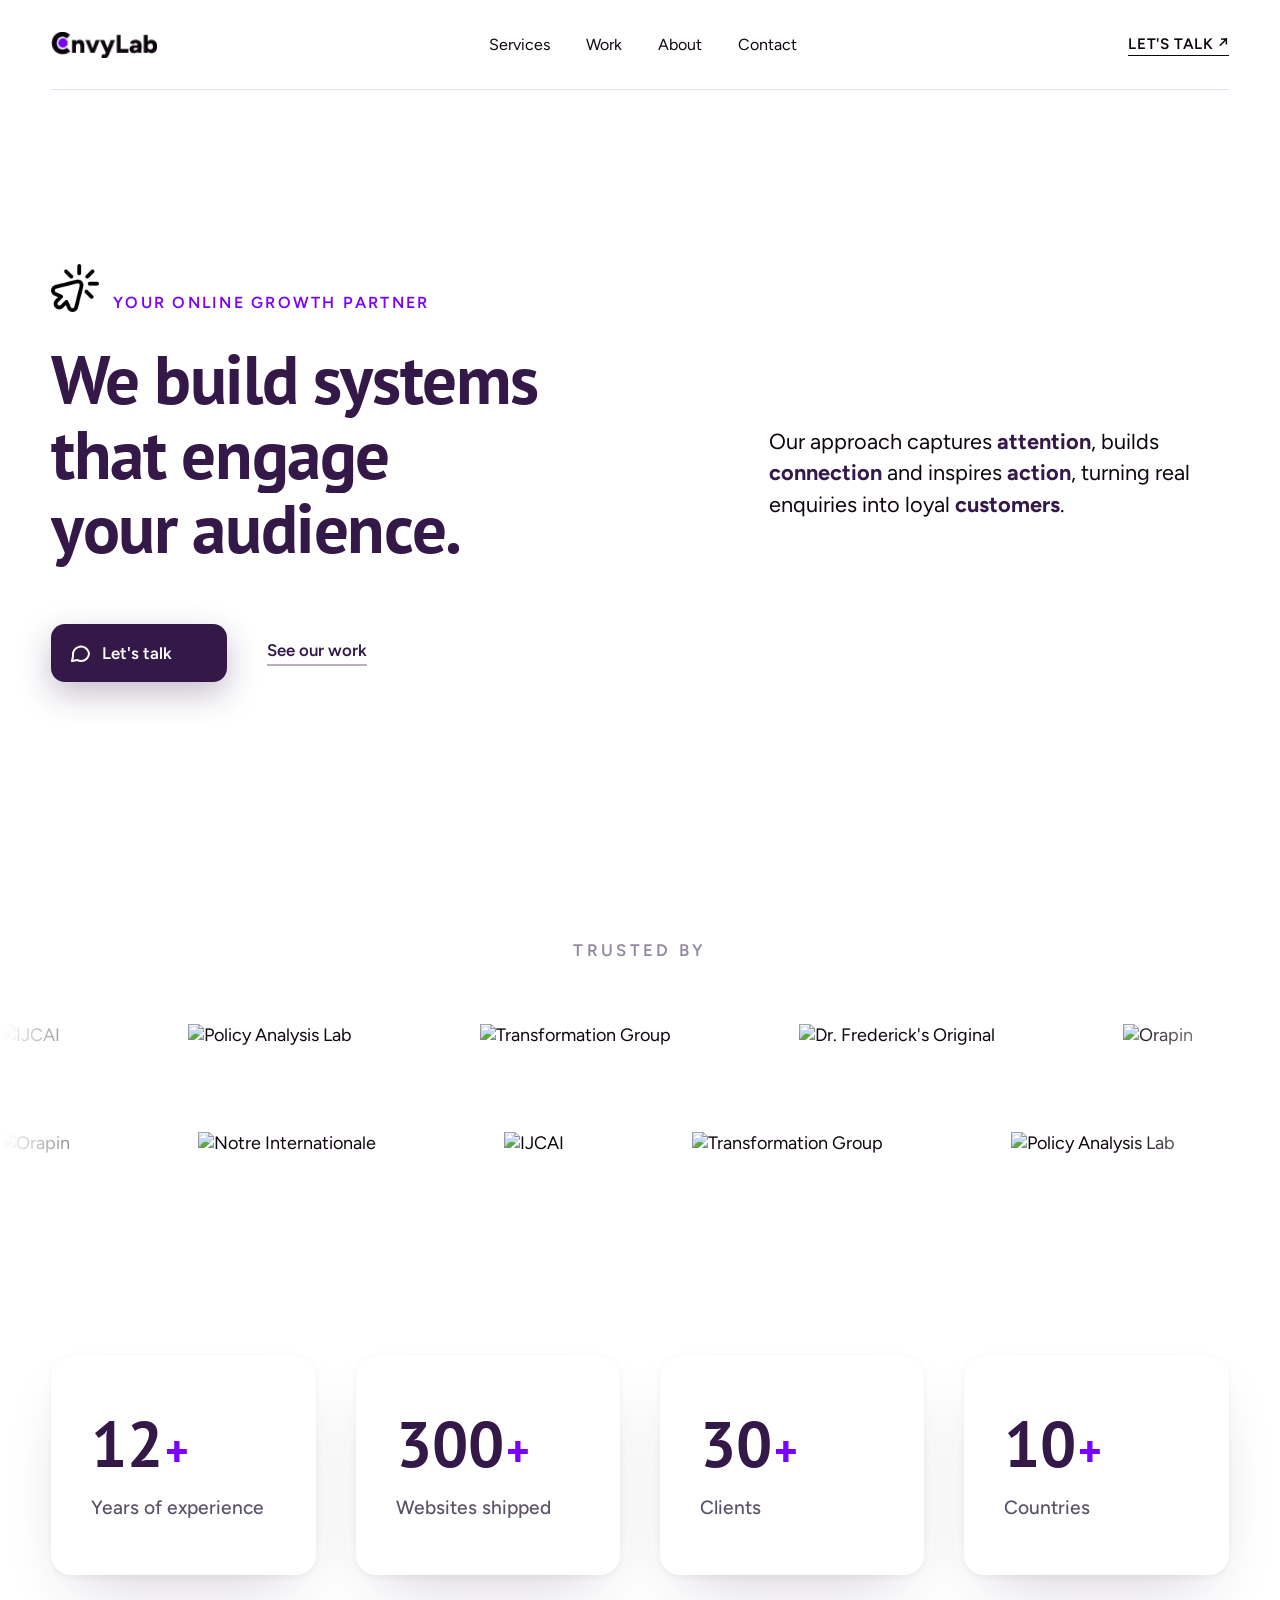
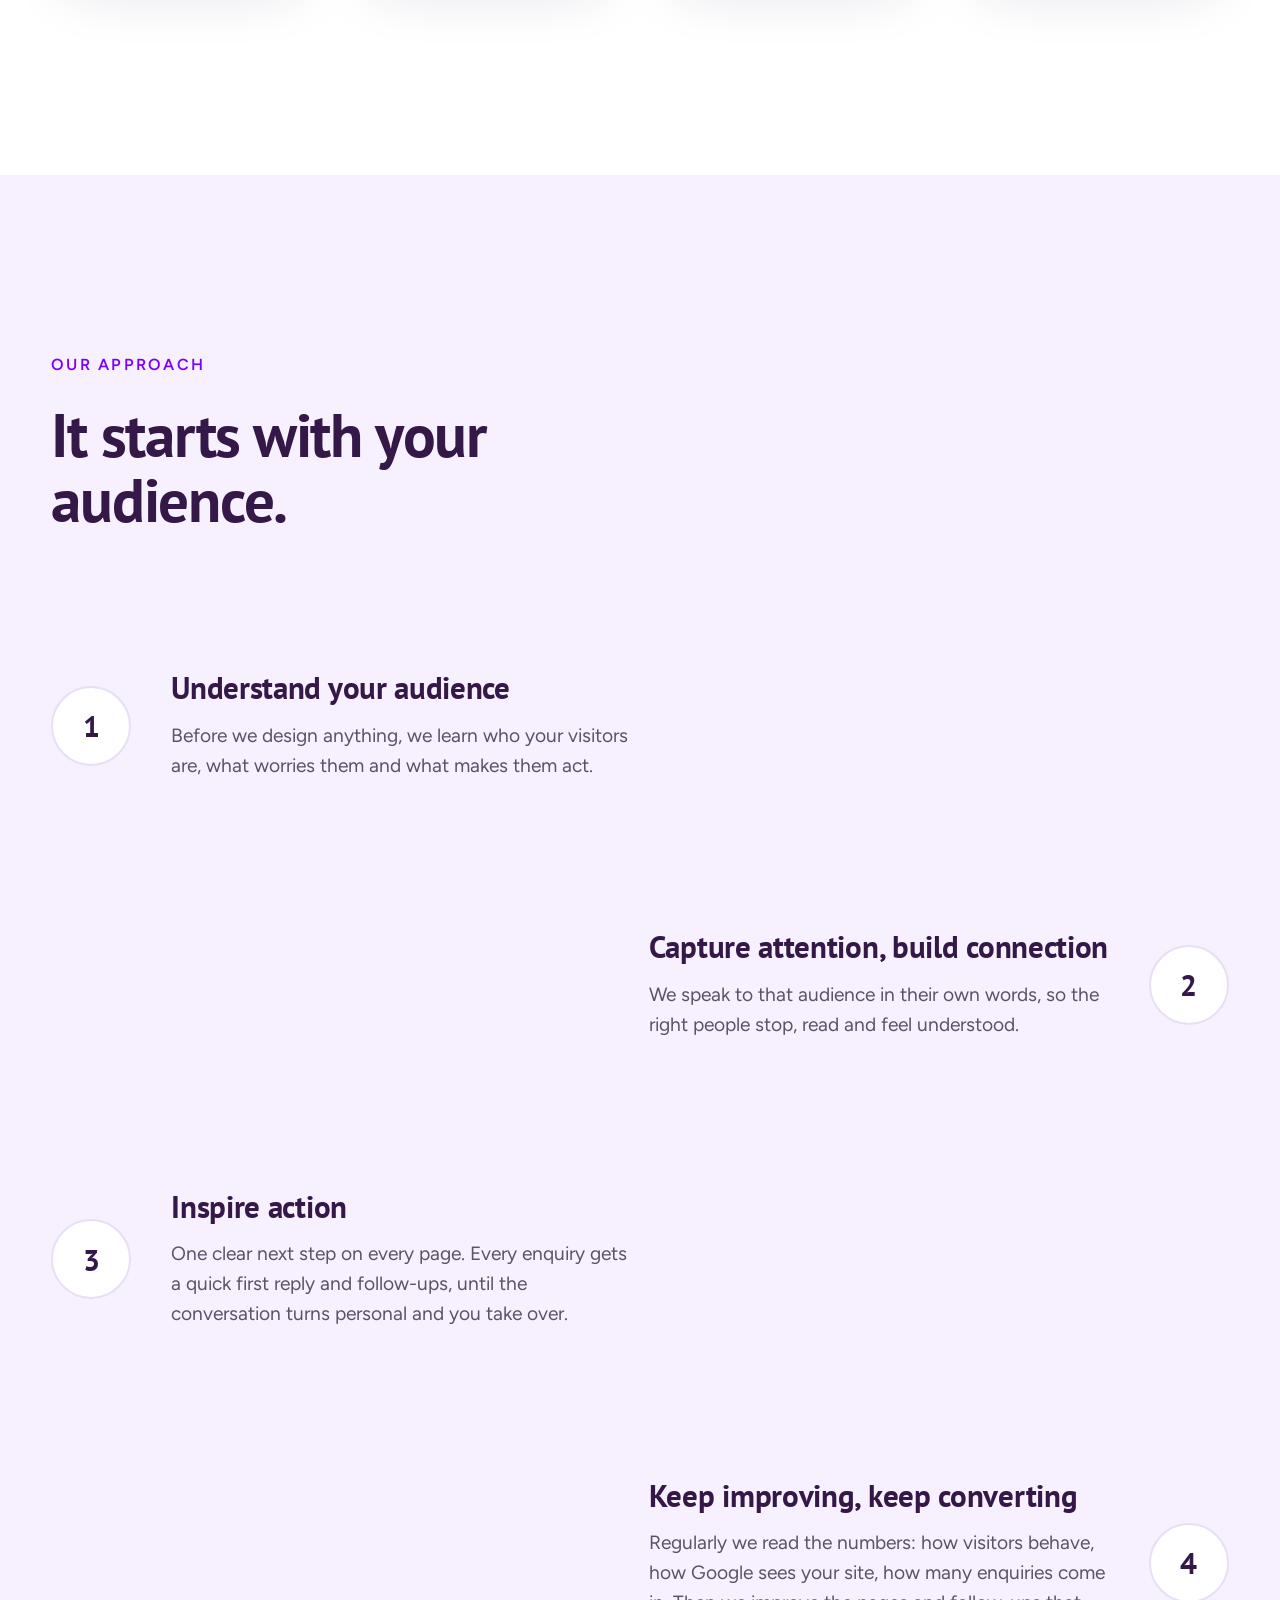
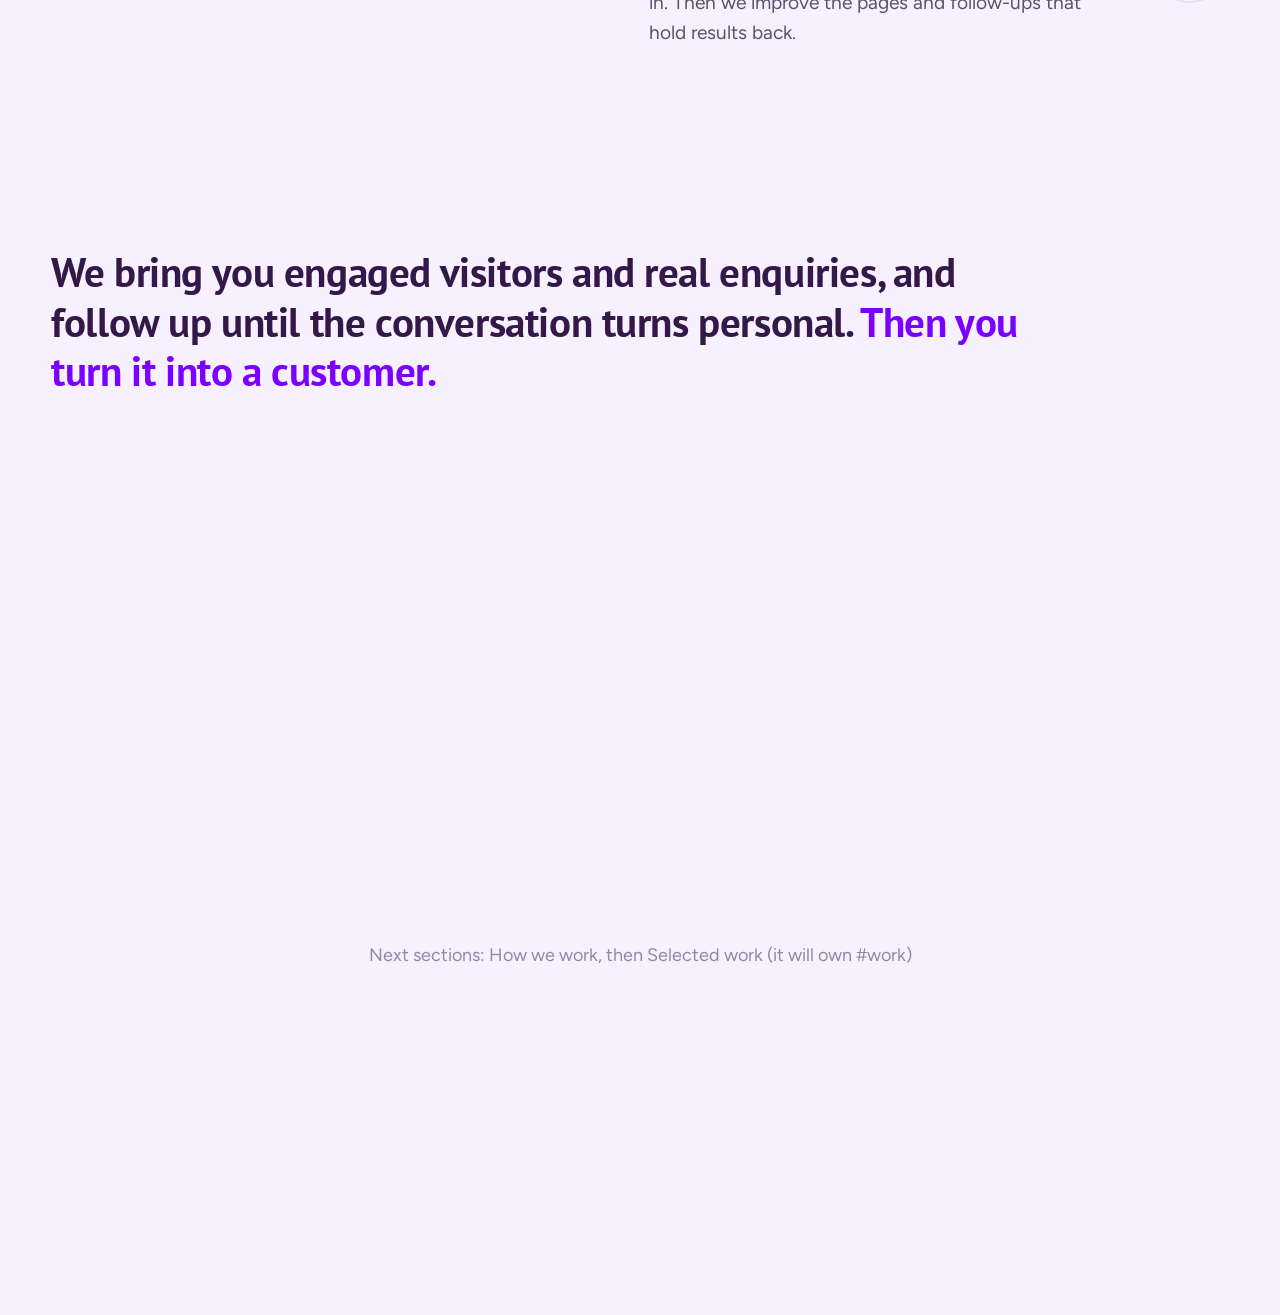
==== index.html @ 3dbe33a2 "folder architechture changes" ====
<!doctype html>
<html lang="en">
  <head>
    <meta charset="UTF-8" />
    <meta name="viewport" content="width=device-width, initial-scale=1.0" />
    <title>ConvyLab | We build systems that engage your audience</title>
    <meta name="description" content="ConvyLab builds websites as systems that capture attention, build connection and inspire action." />

    <!-- Hide the animated hero parts before the first paint, but only when
         scripts run and the visitor has not asked for reduced motion.
         js/main.js shows them again as each animation starts. -->
    <script>
      if (!matchMedia("(prefers-reduced-motion: reduce)").matches) {
        document.documentElement.classList.add("anim");
      }
    </script>

    <link rel="preconnect" href="https://fonts.googleapis.com" />
    <link rel="preconnect" href="https://fonts.gstatic.com" crossorigin />
    <link href="https://fonts.googleapis.com/css2?family=Figtree:wght@400;500;600;700&family=PT+Sans:wght@700&display=swap" rel="stylesheet" />
    <link rel="stylesheet" href="src/css/style.css" />
  </head>

  <body>
    <!-- ================= HEADER ================= -->
    <header class="nav">
      <a class="nav__logo" href="./" aria-label="ConvyLab home">
        <img src="src/assets/convylab-logo.webp" alt="ConvyLab" width="102" height="25" />
      </a>
      <nav aria-label="Main">
        <a href="#">Services</a>
        <a href="#">Work</a>
        <a href="#">About</a>
        <a href="#">Contact</a>
      </nav>
      <button class="nav__cta" type="button" data-open-form>Let's talk <span aria-hidden="true">&nearr;</span></button>
    </header>

    <main>
      <!-- ================= SECTION 1: HERO ================= -->
      <section class="hero">
        <div class="hero__left">
          <div class="hero__tag">
            <img class="hero__icon" src="src/assets/clicking.webp" alt="" width="48" height="48" />
            <p class="eyebrow">Your online growth partner</p>
          </div>

          <!-- Each line sits in its own mask so it can rise into view.
               Screen readers get the full sentence from aria-label. -->
          <h1 aria-label="We build systems that engage your audience.">
            <span class="line" aria-hidden="true"><span>We build systems</span></span>
            <span class="line" aria-hidden="true"><span>that engage</span></span>
            <span class="line" aria-hidden="true"><span>your audience.</span></span>
          </h1>

          <!-- The slot is the button's home. It has a fixed size so the hero
               does not jump when the button leaves for the corner. -->
          <div class="hero__actions">
          <div class="slot">
            <div class="cta" id="cta">
              <button class="cta__open" id="openBtn" type="button" aria-expanded="false" aria-controls="form">
                <svg width="24" height="24" viewBox="0 0 24 24" fill="none" stroke="currentColor" stroke-width="2" stroke-linecap="round" stroke-linejoin="round" aria-hidden="true"><path d="M21 12a8 8 0 0 1-11.6 7.1L4 20l1-4.6A8 8 0 1 1 21 12z" /></svg>
                <span class="cta__label">Let's talk</span>
              </button>

              <form class="cta__form" id="form">
                <div class="field cta__head">
                  <h2>Tell us what's hurting.</h2>
                  <button class="cta__close" id="closeBtn" type="button" aria-label="Close">&times;</button>
                </div>
                <p class="field cta__note">A short form. We reply within one business day.</p>
                <label class="field"><span>Your name</span><input id="name" name="name" type="text" autocomplete="name" required /></label>
                <label class="field"><span>Email</span><input name="email" type="email" autocomplete="email" required /></label>
                <label class="field"><span>Website (optional)</span><input name="website" type="url" placeholder="https://" /></label>
                <label class="field"><span>What is the one problem costing your business right now?</span><textarea name="problem" rows="3" required></textarea></label>
                <label class="field"><span>What do you think you need?</span>
                  <select name="need">
                    <option>Not sure yet</option>
                    <option>Build</option>
                    <option>Design + Build</option>
                    <option>Growth System</option>
                  </select>
                </label>
                <button class="field cta__send" id="sendBtn" type="submit">Send it</button>
              </form>

              <div class="cta__done">
                <h2>Got it.</h2>
                <p>Munna or Sharif will reply within one business day.</p>
                <button class="cta__send" id="doneBtn" type="button">Close</button>
              </div>
            </div>
          </div>
          <a class="hero__link" href="#work" data-retype>See our work</a>
          </div>
        </div>

        <p class="hero__lead">
          Our approach captures <strong>attention</strong>, builds <strong>connection</strong> and inspires
          <strong>action</strong>, turning real enquiries into loyal <strong>customers</strong>.
        </p>
      </section>

      <!-- ================= SECTION 2: PROOF ================= -->
      <section class="proof" aria-label="Clients and numbers">
        <p class="proof__label">Trusted by</p>

        <!-- Two rows. Row one moves left on scroll, row two moves right.
             The six logos repeat to fill the width; add more logos here
             (two rows want at least 16 different ones).
             TEMPORARY: the images load from the live convylab.com site.
             Save them into assets/logos/ and change the paths before the
             old site is replaced. If an image fails, the name shows instead. -->
        <div class="logos">
          <div class="logos__row" data-dir="left">
            <img src="https://www.convylab.com/wp-content/uploads/2024/10/ijcai-logo-with-letters.png" alt="IJCAI" />
            <img src="https://www.convylab.com/wp-content/uploads/2024/10/Policy-Analysis-Lab-logo-1.png" alt="Policy Analysis Lab" />
            <img src="https://www.convylab.com/wp-content/uploads/2024/10/Transformation-Group.png" alt="Transformation Group" />
            <img src="https://www.convylab.com/wp-content/uploads/2024/10/logo_7a464907-76cd-4994-b418-9738e1183e91_2000x-ezgif.com-webp-to-png-converter.png" alt="Dr. Frederick's Original" />
            <img src="https://www.convylab.com/wp-content/uploads/2024/10/Orapin-Purpose-driven-PR.png" alt="Orapin" />
            <img src="https://www.convylab.com/wp-content/uploads/2024/10/images.png" alt="Notre Internationale" />
          </div>
          <div class="logos__row" data-dir="right">
            <img src="https://www.convylab.com/wp-content/uploads/2024/10/Orapin-Purpose-driven-PR.png" alt="Orapin" />
            <img src="https://www.convylab.com/wp-content/uploads/2024/10/images.png" alt="Notre Internationale" />
            <img src="https://www.convylab.com/wp-content/uploads/2024/10/ijcai-logo-with-letters.png" alt="IJCAI" />
            <img src="https://www.convylab.com/wp-content/uploads/2024/10/Transformation-Group.png" alt="Transformation Group" />
            <img src="https://www.convylab.com/wp-content/uploads/2024/10/Policy-Analysis-Lab-logo-1.png" alt="Policy Analysis Lab" />
            <img src="https://www.convylab.com/wp-content/uploads/2024/10/logo_7a464907-76cd-4994-b418-9738e1183e91_2000x-ezgif.com-webp-to-png-converter.png" alt="Dr. Frederick's Original" />
          </div>
        </div>

        <!-- The final numbers are written here as real text.
             js/main.js only counts up to them. -->
        <ul class="stats">
          <li class="stat">
            <p class="stat__num" aria-label="12 plus"><span class="stat__val" data-to="12" aria-hidden="true">12</span><span class="stat__plus" aria-hidden="true">+</span></p>
            <p class="stat__label">Years of experience</p>
          </li>
          <li class="stat">
            <p class="stat__num" aria-label="300 plus"><span class="stat__val" data-to="300" aria-hidden="true">300</span><span class="stat__plus" aria-hidden="true">+</span></p>
            <p class="stat__label">Websites shipped</p>
          </li>
          <li class="stat">
            <p class="stat__num" aria-label="30 plus"><span class="stat__val" data-to="30" aria-hidden="true">30</span><span class="stat__plus" aria-hidden="true">+</span></p>
            <p class="stat__label">Clients</p>
          </li>
          <li class="stat">
            <p class="stat__num" aria-label="10 plus"><span class="stat__val" data-to="10" aria-hidden="true">10</span><span class="stat__plus" aria-hidden="true">+</span></p>
            <p class="stat__label">Countries</p>
          </li>
        </ul>
      </section>

      <!-- 3. Our approach: four steps joined by a line that draws as you scroll -->
      <section class="approach" id="approach" aria-labelledby="approach-title">
        <div class="approach__inner">
          <p class="approach__eyebrow">Our approach</p>
          <h2 id="approach-title">It starts with your audience.</h2>

          <div class="steps-wrap" id="stepsWrap">
            <ol class="steps">
              <li class="step">
                <span class="step__node" aria-hidden="true">1</span>
                <div class="step__body">
                  <h3>Understand your audience</h3>
                  <p>Before we design anything, we learn who your visitors are, what worries them and what makes them act.</p>
                </div>
              </li>
              <li class="step">
                <span class="step__node" aria-hidden="true">2</span>
                <div class="step__body">
                  <h3>Capture attention, build connection</h3>
                  <p>We speak to that audience in their own words, so the right people stop, read and feel understood.</p>
                </div>
              </li>
              <li class="step">
                <span class="step__node" aria-hidden="true">3</span>
                <div class="step__body">
                  <h3>Inspire action</h3>
                  <p>One clear next step on every page. Every enquiry gets a quick first reply and follow-ups, until the conversation turns personal and you take over.</p>
                </div>
              </li>
              <li class="step">
                <span class="step__node" aria-hidden="true">4</span>
                <div class="step__body">
                  <h3>Keep improving, keep converting</h3>
                  <p>Regularly we read the numbers: how visitors behave, how Google sees your site, how many enquiries come in. Then we improve the pages and follow-ups that hold results back.</p>
                </div>
              </li>
            </ol>
            <svg class="steps__svg" id="stepsSvg" aria-hidden="true"></svg>
          </div>

          <p class="approach__close">
            We bring you engaged visitors and real enquiries, and follow up until the conversation turns personal.
            <span>Then you turn it into a customer.</span>
          </p>
        </div>
      </section>

      <!-- Placeholder so the page can scroll. Sections 4 to 10 go here. -->
      <section class="next" id="work"><p>Next sections: How we work, then Selected work (it will own #work)</p></section>
    </main>

    <!-- Dims the page while the form is open -->
    <div class="scrim" id="scrim"></div>

    <!-- GSAP from the CDN, no npm. In WordPress these three become wp_enqueue_script calls. -->
    <script src="https://cdn.jsdelivr.net/npm/gsap@3.13.0/dist/gsap.min.js"></script>
    <script src="https://cdn.jsdelivr.net/npm/gsap@3.13.0/dist/ScrollTrigger.min.js"></script>
    <script src="https://cdn.jsdelivr.net/npm/gsap@3.13.0/dist/Flip.min.js"></script>
    <script src="src/js/main.js"></script>
  </body>
</html>
---- src/css/style.css ----
/* =====================================================================
   ConvyLab: home page (hero + proof)
   Plain CSS, no build step.

   1. Tokens      2. Base       3. Header     4. Hero
   5. Contact button and form   6. Proof: logo rows
   7. Proof: counters           8. Small screens
   ===================================================================== */

/* ---------- 1. Tokens (colours from the live site) ---------- */
:root {
  --primary: oklch(27.7% 0.087 308); /* headlines, button */
  --secondary: oklch(20.4% 0.087 288); /* form panel */
  --text: oklch(13.7% 0.029 324);
  --muted: oklch(64.5% 0.040 304);
  --tint: oklch(96.4% 0.021 304);
  --white: oklch(100.0% 0.000 0);
  --accent: oklch(52.4% 0.293 292);
  --line: oklch(91.6% 0.028 304); /* thin borders */
  --track: oklch(86.6% 0.046 304); /* the dotted track behind the drawn line */
  --text-soft: oklch(45.6% 0.041 307); /* body text, darker than --muted so it reads clearly */

  --font-head: "PT Sans", "Figtree", sans-serif;
  --font-body: "Figtree", system-ui, sans-serif;

  /* The same boxed container as the live site: 80.625rem wide, centred.
     --wrap is the width every section's content sits in. */
  --container: 80.625rem;
  --gutter: clamp(1.25rem, 4vw, 3.75rem); /* minimum space at the screen edges */
  --wrap: min(100% - 2 * var(--gutter), var(--container));
  --nav-h: 5.625rem;
}

/* ---------- 2. Base ---------- */
* {
  box-sizing: border-box;
  margin: 0;
}

body {
  font-family: var(--font-body);
  font-size: 1.125rem;
  color: var(--text);
  background: var(--white);
  overflow-x: hidden;
}

a {
  color: inherit;
  text-decoration: none;
}

button,
input,
textarea,
select {
  font: inherit;
}

:focus-visible {
  outline: 2px solid var(--accent);
  outline-offset: 0.1875rem;
}

/* ---------- 3. Header ---------- */
.nav {
  display: flex;
  justify-content: space-between;
  align-items: center;
  height: var(--nav-h);
  width: var(--wrap);
  margin: 0 auto;
  border-bottom: 1px solid var(--line);
}

.nav__logo img {
  display: block;
  height: 1.625rem;
  width: auto;
}

.nav nav {
  display: flex;
  gap: 2.25rem;
  font-size: 1rem;
}

.nav nav a,
.nav__cta {
  transition: color 0.2s;
}

.nav nav a:hover,
.nav__cta:hover {
  color: var(--accent);
}

.nav__cta {
  border: 0;
  border-bottom: 1px solid currentColor;
  padding: 2px 0;
  background: none;
  cursor: pointer;
  font-weight: 600;
  font-size: 0.95rem;
  text-transform: uppercase;
  letter-spacing: 0.04em;
  color: var(--text);
}

/* ---------- 4. Hero ---------- */
.hero {
  /* fills the first screen, so the hero has room to breathe */
  min-height: calc(100vh - var(--nav-h));
  width: var(--wrap);
  margin: 0 auto;
  padding: 6rem 0 8.75rem;
  display: grid;
  grid-template-columns: 1.35fr 1fr;
  align-items: center;
  gap: 6rem;
}

.hero__tag {
  display: flex;
  align-items: flex-end; /* the eyebrow sits low, level with the foot of the icon */
  gap: 0.875rem;
  margin-bottom: 2rem;
}

.hero__icon {
  width: 3rem;
  height: 3rem;
  flex-shrink: 0;
}

.eyebrow {
  text-transform: uppercase;
  letter-spacing: 0.14em;
  font-size: 1rem;
  font-weight: 600;
  line-height: 1.2;
  color: var(--accent);
}

h1 {
  font-family: var(--font-head);
  font-weight: 700;
  font-size: clamp(2.6rem, 5.4vw, 5.4rem);
  line-height: 1;
  letter-spacing: -0.02em;
  color: var(--primary);
}

h1 .line {
  display: block;
  overflow: hidden; /* the mask */
  padding-bottom: 0.08em; /* keeps the tails of g and y from being cut */
}

h1 .line > span {
  display: block;
  white-space: nowrap; /* three lines on desktop, exactly as written */
}

.hero__lead {
  max-width: 27.5rem;
  justify-self: start; /* starts at the left of its column, not pushed to the edge */
  text-align: left;
  font-size: clamp(1.2rem, 1.7vw, 1.6rem);
  line-height: 1.45;
}

.hero__lead strong {
  font-weight: 700;
  color: var(--primary);
}

/* Hidden until js/main.js animates them in. The "anim" class is only
   added when scripts run and motion is allowed (see index.html head). */
.anim .hero__icon,
.anim .eyebrow,
.anim h1,
.anim .hero__actions,
.anim .hero__lead {
  visibility: hidden;
}

/* ---------- 5. Contact button and form ----------
   One element, three looks, switched by classes:
   (no class)  a pill in the hero
   .docked     a round icon fixed in the bottom-right corner
   .open       the form, grown from that corner
   GSAP Flip animates between them. */
.hero__actions {
  margin-top: 3.5rem;
  display: flex;
  align-items: center;
  gap: 2.5rem;
}

.slot {
  width: 11rem;
  height: 3.625rem;
  flex-shrink: 0;
}

/* The quiet second action: plain underlined text, no background. */
.hero__link {
  position: relative;
  display: inline-block;
  font-weight: 600;
  font-size: 1.05rem;
  color: var(--primary);
  padding-bottom: 0.375rem;
}

/* Two lines in one: a faint base line, and a purple line on top that grows
   from the left on hover and leaves to the right. A pseudo-element, not
   text-decoration, because the letters are split for the retype. */
.hero__link::before,
.hero__link::after {
  content: "";
  position: absolute;
  left: 0;
  bottom: 0;
  width: 100%;
  height: 2px;
}

.hero__link::before {
  background: oklch(27.7% 0.087 308 / 0.35);
}

.hero__link::after {
  background: var(--accent);
  transform: scaleX(0);
  transform-origin: right;
  transition: transform 0.7s cubic-bezier(0.65, 0, 0.35, 1);
}

.hero__link:hover::after {
  transform: scaleX(1);
  transform-origin: left;
}

.cta {
  width: 11rem;
  border-radius: 0.875rem; /* slightly rounded, not a pill: a calm block */
  overflow: hidden;
  color: var(--white);
  background: var(--primary);
  box-shadow: 0 0.75rem 2rem oklch(27.7% 0.087 308 / 0.28);
  transition: background-color 0.25s, box-shadow 0.25s;
}

.cta:not(.open):hover {
  background: var(--accent);
  box-shadow: 0 0.875rem 2.25rem oklch(52.4% 0.293 292 / 0.35);
}

.cta.docked {
  position: fixed;
  right: 1.5rem;
  bottom: 1.5rem;
  z-index: 100;
  width: 3.625rem; /* same as the height = a rounded square */
}

.cta.open {
  width: min(92vw, 25rem);
  max-height: calc(100vh - 3rem);
  overflow-y: auto;
  border-radius: 1.25rem;
  background: var(--secondary);
}

.cta__open {
  width: 100%;
  height: 3.625rem;
  display: flex;
  align-items: center;
  gap: 0.625rem;
  padding-left: 0;
  white-space: nowrap;
  border: 0;
  background: none;
  color: inherit;
  font-weight: 600;
  font-size: 1.05rem;
  cursor: pointer;
}

/* The icon is a 3.625rem cell at the left, the same colour as the button, so the
   corner button is just this cell. The hover colour changes the whole button. */
.cta__open svg {
  flex-shrink: 0; /* the icon never shrinks; the label is simply clipped */
  width: 1.5rem;
  height: 1.5rem;
  margin-left: 1.0625rem; /* centres the icon in 3.625rem when docked. A margin, not padding, so the icon's own centre is the pivot when it turns */
}

.cta__label {
  padding-left: 0;
}

.cta__label {
  transition: opacity 0.15s;
}

.cta.docked .cta__label {
  opacity: 0;
}

.cta__form,
.cta__done {
  display: none;
  padding: 1.5rem;
  gap: 0.875rem;
}

.cta.open .cta__open {
  display: none;
}

.cta.open .cta__form {
  display: grid;
}

/* after sending: swap the form for the thank-you panel */
.cta.open.sent .cta__form {
  display: none;
}

.cta.open.sent .cta__done {
  display: grid;
}

.cta__head {
  display: flex;
  justify-content: space-between;
  align-items: center;
  gap: 0.75rem;
}

.cta h2 {
  font-family: var(--font-head);
  font-size: 1.5rem;
  line-height: 1.1;
}

.cta__note,
.cta__done p {
  font-size: 0.92rem;
  color: oklch(83.8% 0.040 303);
}

.cta__close {
  flex-shrink: 0;
  width: 2.125rem;
  height: 2.125rem;
  border: 0;
  border-radius: 50%;
  background: oklch(100.0% 0.000 0 / 0.14);
  color: #fff;
  font-size: 1.3rem;
  line-height: 1;
  cursor: pointer;
}

.cta__form label {
  display: grid;
  gap: 0.375rem;
  font-size: 0.85rem;
  color: oklch(83.8% 0.040 303);
}

.cta__form input,
.cta__form textarea,
.cta__form select {
  width: 100%;
  padding: 0.75rem 0.875rem;
  border-radius: 0.75rem;
  border: 1px solid oklch(100.0% 0.000 0 / 0.2);
  background: oklch(100.0% 0.000 0 / 0.07);
  color: #fff;
  font-size: 0.98rem;
  resize: none;
}

.cta__form select option {
  color: var(--text);
}

.cta__form input:focus,
.cta__form textarea:focus,
.cta__form select:focus {
  outline: 2px solid oklch(73.0% 0.166 300);
  outline-offset: 1px;
}

.cta__send {
  padding: 0.875rem;
  border: 0;
  border-radius: 0.75rem;
  background: var(--white);
  color: var(--primary);
  font-weight: 700;
  cursor: pointer;
}

.scrim {
  position: fixed;
  inset: 0;
  z-index: 90;
  background: oklch(20.4% 0.087 288 / 0.35);
  opacity: 0;
  visibility: hidden;
}

/* ---------- 6. Proof: logo rows ---------- */
.proof {
  padding: 2.5rem 0 12.5rem;
}

.proof__label {
  margin-bottom: 4rem;
  text-align: center;
  text-transform: uppercase;
  letter-spacing: 0.2em;
  font-size: 1.05rem;
  font-weight: 600;
  color: var(--muted);
}

.logos {
  display: grid;
  gap: 4rem; /* space between the two rows */
  overflow: hidden;
  /* fade both edges */
  -webkit-mask-image: linear-gradient(90deg, transparent, #000 12%, #000 88%, transparent);
  mask-image: linear-gradient(90deg, transparent, #000 12%, #000 88%, transparent);
}

.logos__row {
  display: flex;
  align-items: center;
  gap: 8rem; /* wide gaps so the logos never crowd each other */
  width: max-content;
  white-space: nowrap;
  will-change: transform;
}

/* full colour by default, grey on hover */
.logos__row img {
  height: 2.75rem;
  width: auto;
  flex-shrink: 0;
  transition: filter 0.3s, opacity 0.3s;
}

.logos__row img:hover {
  filter: grayscale(1);
  opacity: 0.6;
}

/* shown instead of a logo whose image failed to load */
.logos__name {
  font-family: var(--font-head);
  font-weight: 700;
  font-size: 1.6rem;
  line-height: 2.75rem;
  color: var(--primary);
}

/* ---------- 7. Proof: counters ---------- */
.stats {
  list-style: none;
  width: var(--wrap);
  margin: 11.25rem auto 0;
  padding: 0;
  display: grid;
  grid-template-columns: repeat(4, 1fr);
  gap: 2.5rem;
}

/* white card lifted off the page by a soft shadow: no border, no tint */
.stat {
  padding: 3.5rem 2.5rem;
  border-radius: 1.25rem;
  background: var(--white);
  box-shadow:
    0 2px 0.375rem oklch(27.7% 0.087 308 / 0.05),
    0 1.75rem 4rem -1.5rem oklch(27.7% 0.087 308 / 0.22);
}

.stat__num {
  display: flex;
  align-items: baseline;
  font-family: var(--font-head);
  font-weight: 700;
  font-size: clamp(3rem, 5vw, 4.75rem);
  line-height: 1;
  color: var(--primary);
  font-variant-numeric: tabular-nums; /* every digit the same width */
}

.stat__val,
.stat__plus {
  display: inline-block;
}

.stat__plus {
  margin-left: 2px;
  font-size: 0.7em;
  color: var(--accent);
}

.stat__label {
  margin-top: 1.25rem;
  font-size: 1.2rem;
  font-weight: 500;
  color: var(--text-soft); /* darker than --muted so the larger label reads clearly */
}

.next {
  min-height: 80vh;
  display: grid;
  place-items: center;
  background: var(--tint);
  color: var(--muted);
}

/* ---------- 8. Small screens ---------- */
@media (max-width: 68.75rem) {
  .stats {
    grid-template-columns: repeat(2, 1fr);
  }
}

@media (max-width: 56.25rem) {
  .nav nav {
    display: none;
  }

  .hero {
    grid-template-columns: 1fr;
    gap: 3rem;
    min-height: 0;
    padding: 3.5rem 0 6rem;
  }

  h1 .line > span {
    white-space: normal; /* let long lines wrap on phones */
  }

  .eyebrow {
    font-size: 0.85rem;
  }

  .proof {
    padding-bottom: 7.5rem;
  }

  .proof__label {
    margin-bottom: 2.5rem;
    font-size: 0.9rem;
  }

  .logos {
    gap: 2.5rem;
  }

  .logos__row {
    gap: 4.5rem;
  }

  .logos__row img {
    height: 1.875rem;
  }

  .logos__name {
    font-size: 1.2rem;
    line-height: 1.875rem;
  }

  /* Phones and tablets keep two columns, number on top and label below,
     exactly like desktop. Only the spacing gets tighter. */
  .stats {
    gap: 1rem;
    margin-top: 6rem;
  }

  .stat {
    padding: 2rem 1.25rem;
  }

  .stat__num {
    font-size: clamp(2.5rem, 11vw, 3.5rem);
  }

  .stat__label {
    margin-top: 0.75rem;
    font-size: 1.05rem;
  }
}

/* Retyped text: each letter sits in its own span so GSAP can write it in again. */
.char {
  display: inline-block;
  white-space: pre;
}


/* ---------- 9. Our approach: four joined steps ----------
   The numbered circles sit on alternating sides. A line is drawn between
   them as the visitor scrolls (see js/main.js). The text is always in the
   page; scripts only dim it until the line reaches it. */
.approach {
  background: var(--tint);
  padding: 11.25rem 0 12.5rem;
}

.approach__inner {
  width: var(--wrap);
  margin: 0 auto;
}

.approach__eyebrow {
  font-size: 1rem;
  font-weight: 600;
  letter-spacing: 0.14em;
  text-transform: uppercase;
  color: var(--accent);
  margin-bottom: 1.75rem;
}

.approach h2 {
  font-family: var(--font-head);
  font-weight: 700;
  font-size: clamp(2.4rem, 4.8vw, 4.6rem);
  line-height: 1.05;
  letter-spacing: -0.02em;
  color: var(--primary);
  max-width: 14ch;
}

.steps-wrap {
  position: relative;
  margin-top: 8.75rem;
}

.steps {
  list-style: none;
  margin: 0;
  padding: 0;
  display: grid;
  gap: 9.375rem;
}

.step {
  display: flex;
  align-items: center;
  gap: 2.5rem;
}

.step:nth-child(even) {
  flex-direction: row-reverse;
}

.step__node {
  position: relative;
  z-index: 2; /* above the drawn line */
  flex: none;
  width: 5rem;
  height: 5rem;
  display: grid;
  place-items: center;
  border-radius: 50%;
  background: var(--white);
  border: 2px solid var(--line);
  color: var(--primary);
  font-family: var(--font-head);
  font-weight: 700;
  font-size: 1.9rem;
}

.step__body {
  max-width: 28.75rem;
}

.step h3 {
  font-family: var(--font-head);
  font-weight: 700;
  font-size: clamp(1.6rem, 2.4vw, 2.2rem);
  line-height: 1.1;
  letter-spacing: -0.01em;
  color: var(--primary);
  margin-bottom: 1rem;
}

.step p {
  font-size: 1.2rem;
  line-height: 1.55;
  color: var(--text-soft);
}

.steps__svg {
  position: absolute;
  inset: 0;
  width: 100%;
  height: 100%;
  overflow: visible;
  pointer-events: none;
  z-index: 1;
}

.steps__base,
.steps__draw {
  fill: none;
  stroke-linecap: round;
}

.steps__base {
  stroke: var(--track);
  stroke-width: 2;
  stroke-dasharray: 2 10; /* a dotted track the purple line runs along */
}

.steps__draw {
  stroke: var(--accent);
  stroke-width: 3;
}

.approach__close {
  margin-top: 12.5rem;
  max-width: 61.25rem;
  font-family: var(--font-head);
  font-weight: 700;
  font-size: clamp(1.8rem, 3.2vw, 3rem);
  line-height: 1.2;
  letter-spacing: -0.01em;
  color: var(--primary);
}

.approach__close span {
  color: var(--accent);
}

@media (max-width: 56.25rem) {
  .approach {
    padding: 7.5rem 0 8.125rem;
  }
  .steps-wrap {
    margin-top: 5rem;
  }
  .steps {
    gap: 6rem;
  }
  .step,
  .step:nth-child(even) {
    flex-direction: row;
    align-items: flex-start;
    gap: 1.25rem;
  }
  .step__node {
    width: 3.5rem;
    height: 3.5rem;
    font-size: 1.4rem;
  }
  .approach__close {
    margin-top: 7.5rem;
  }
}
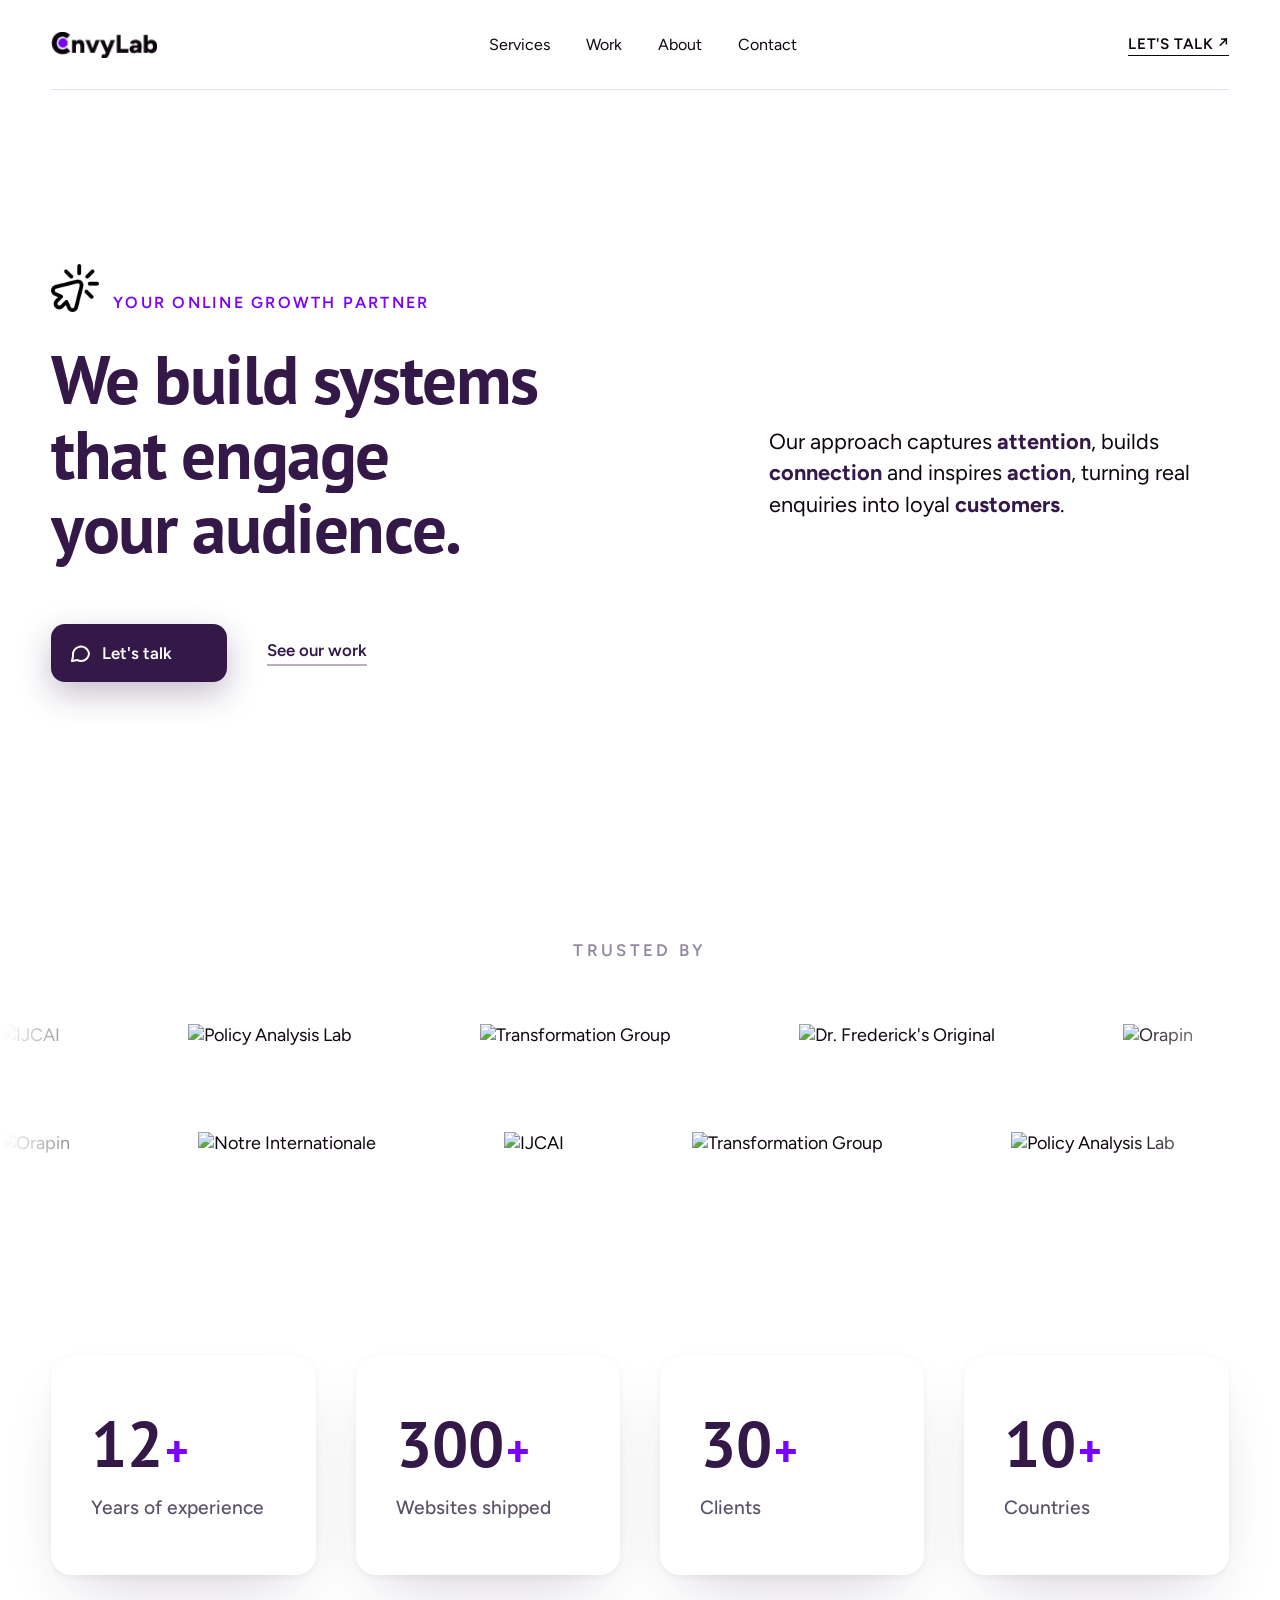
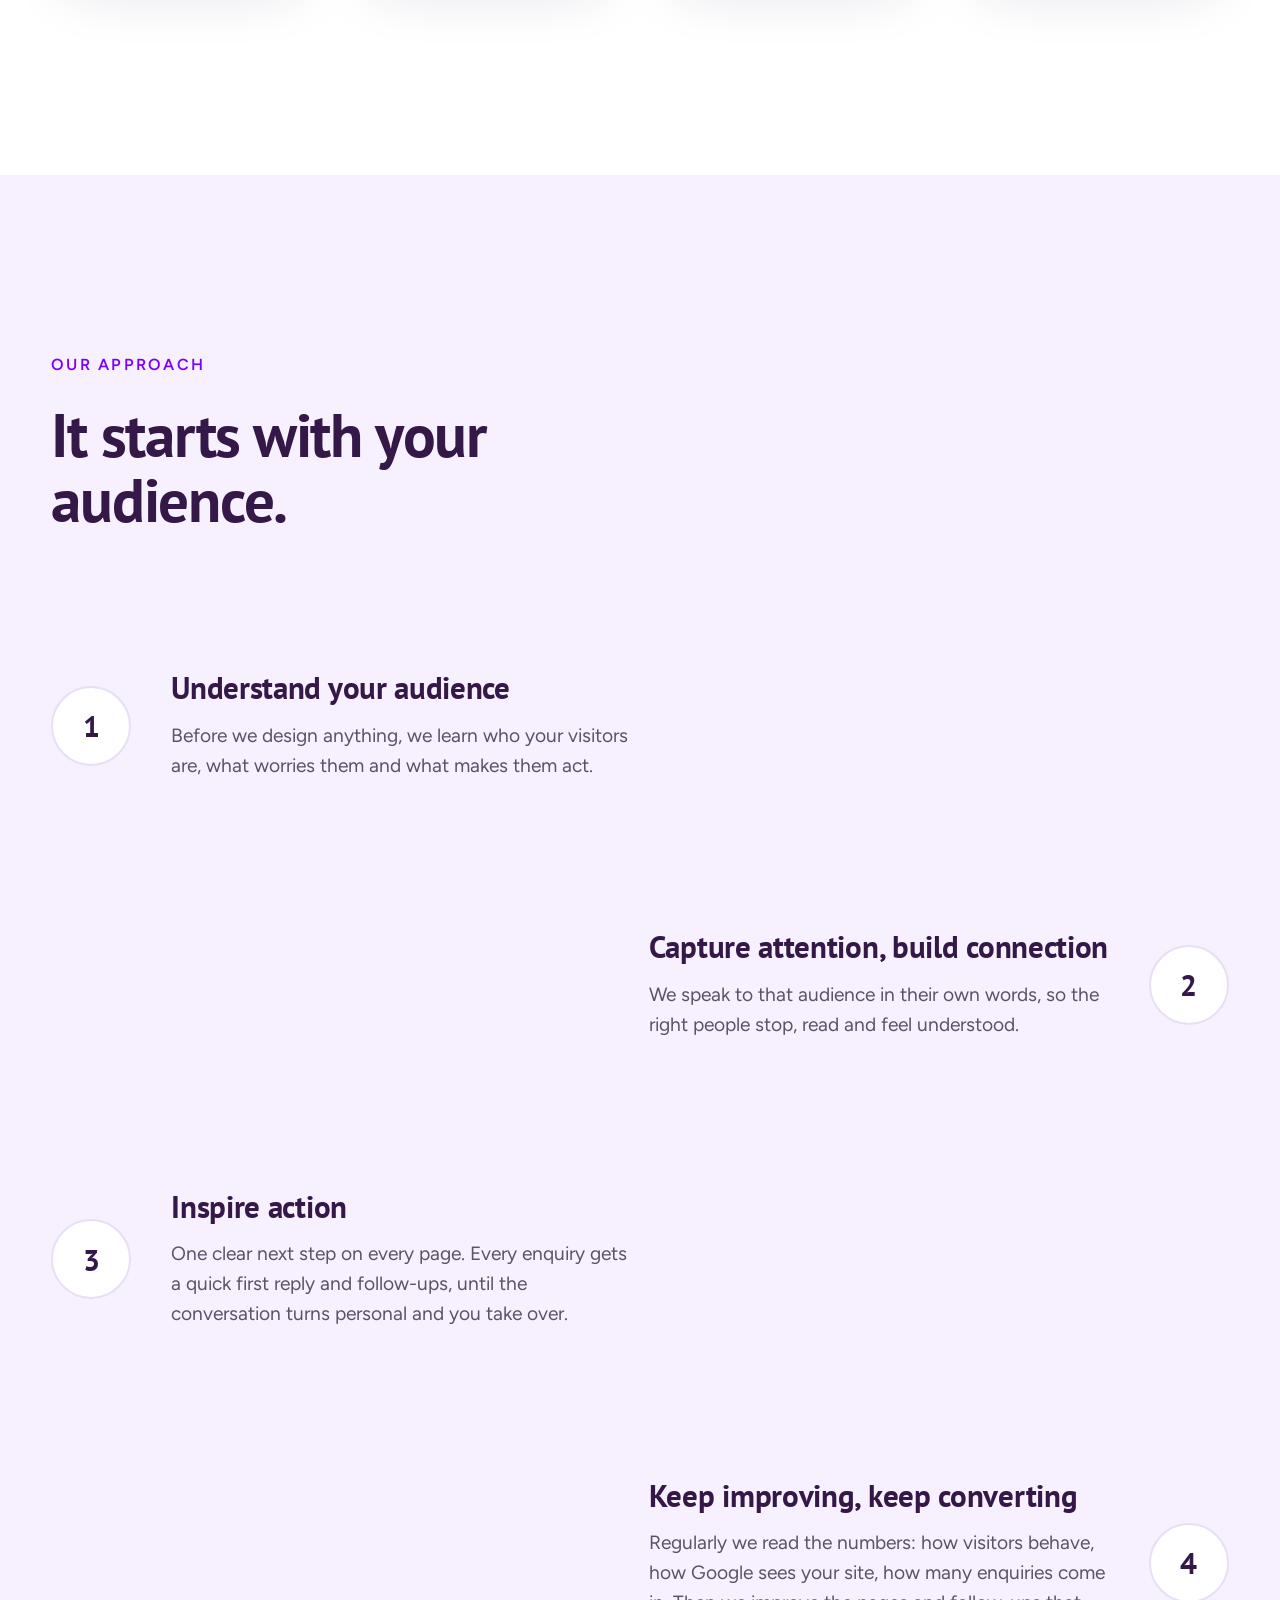
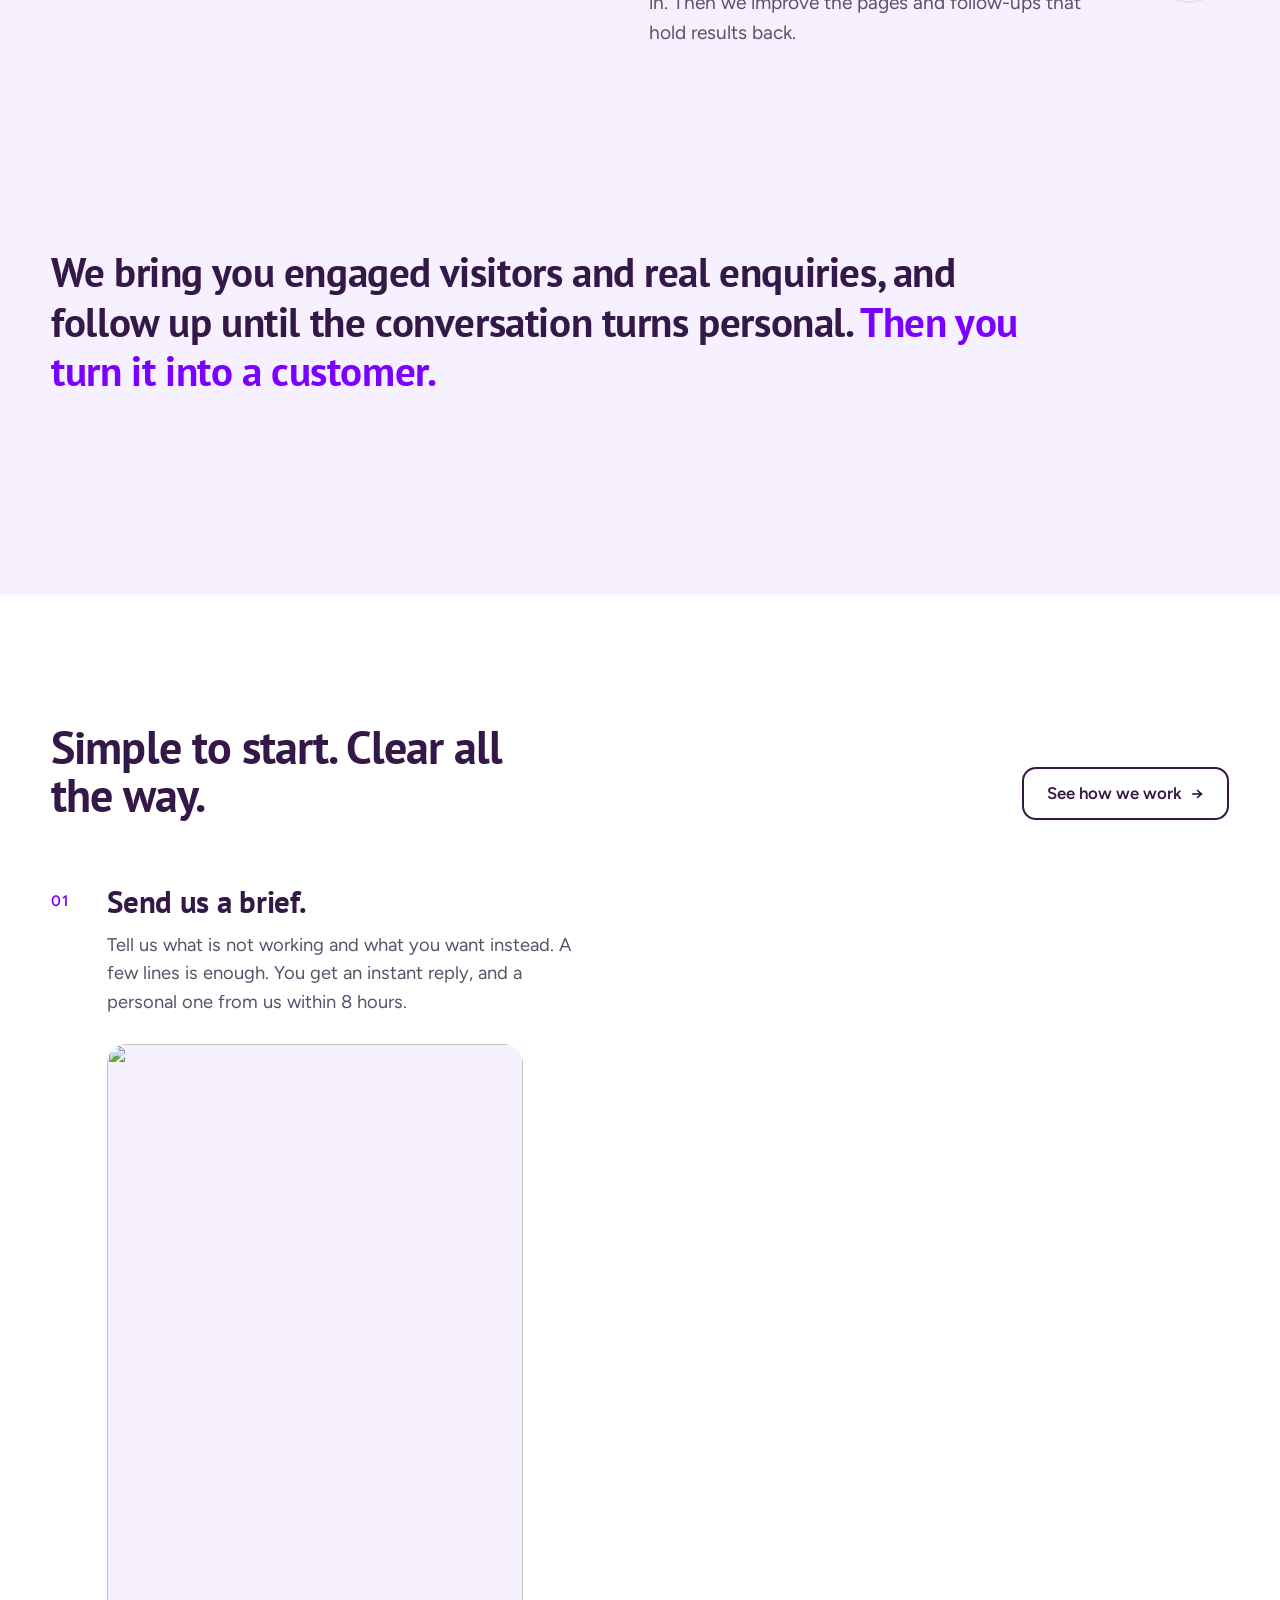
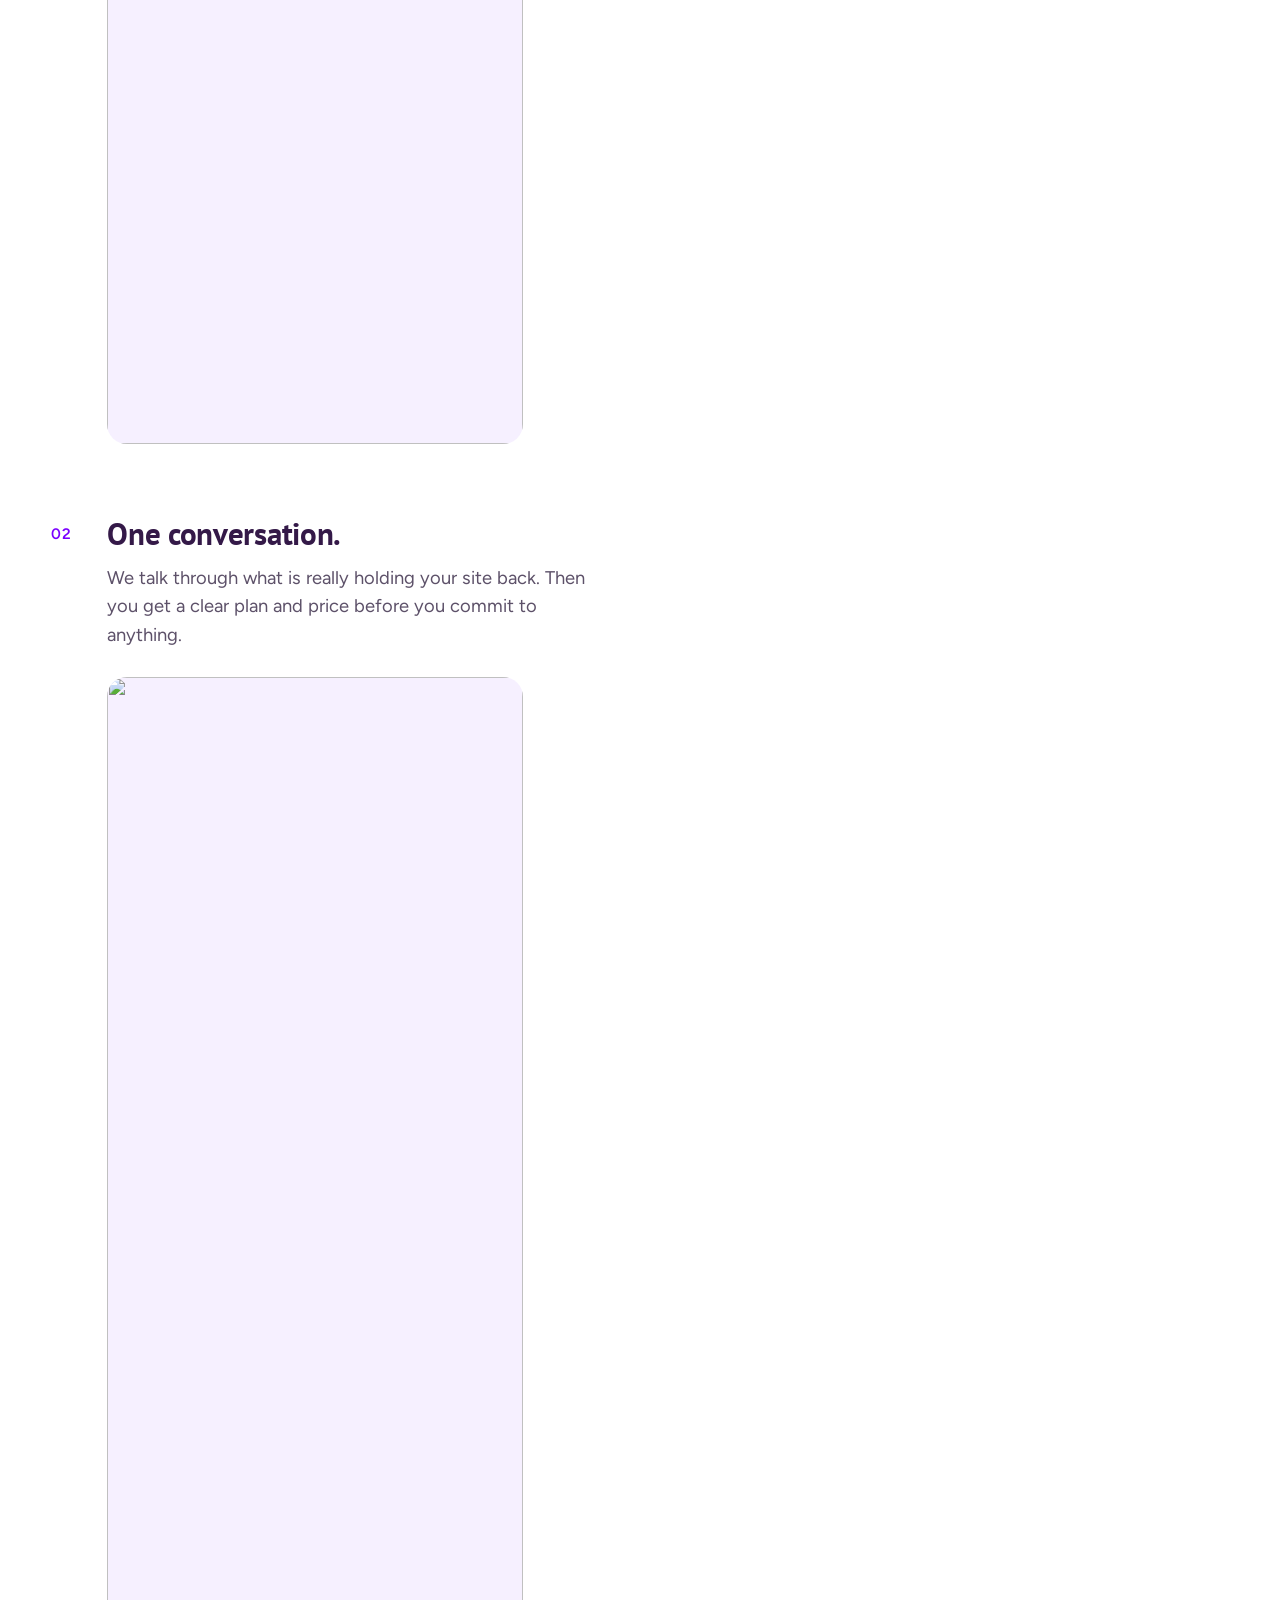
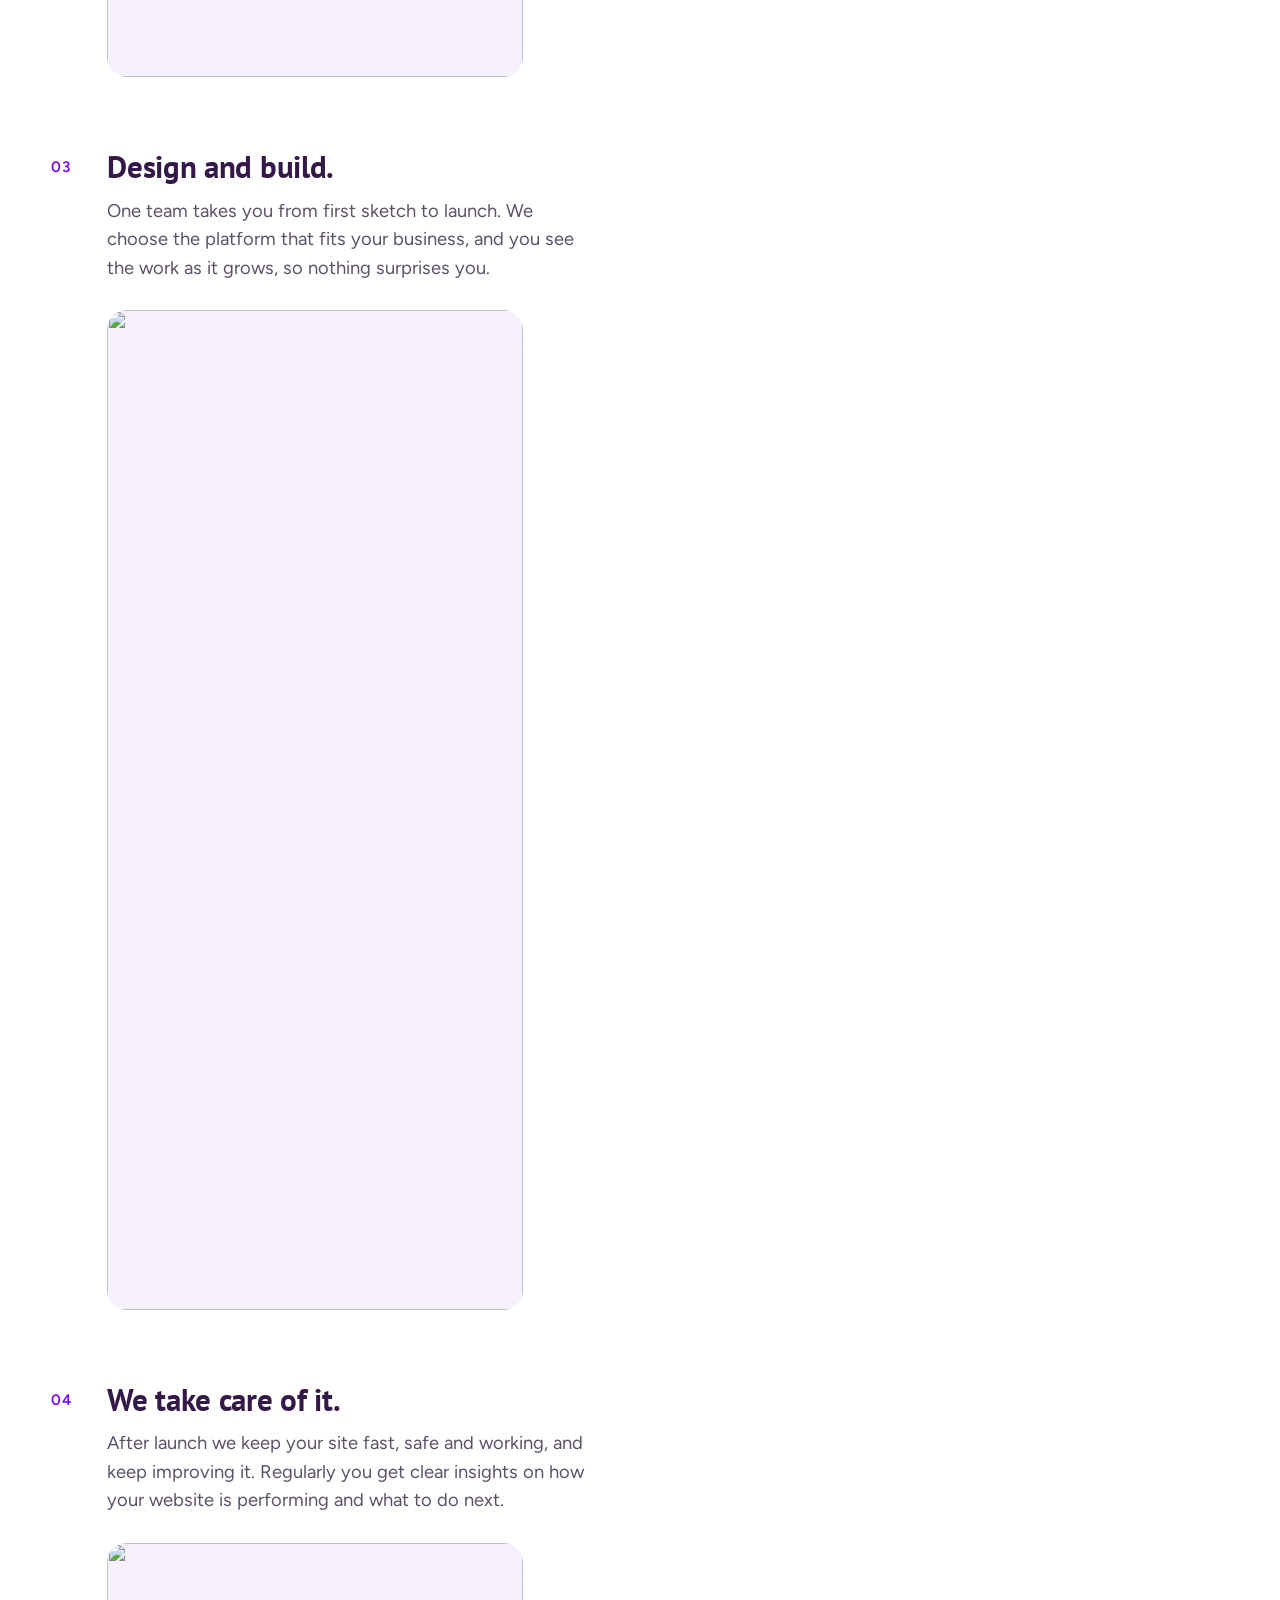
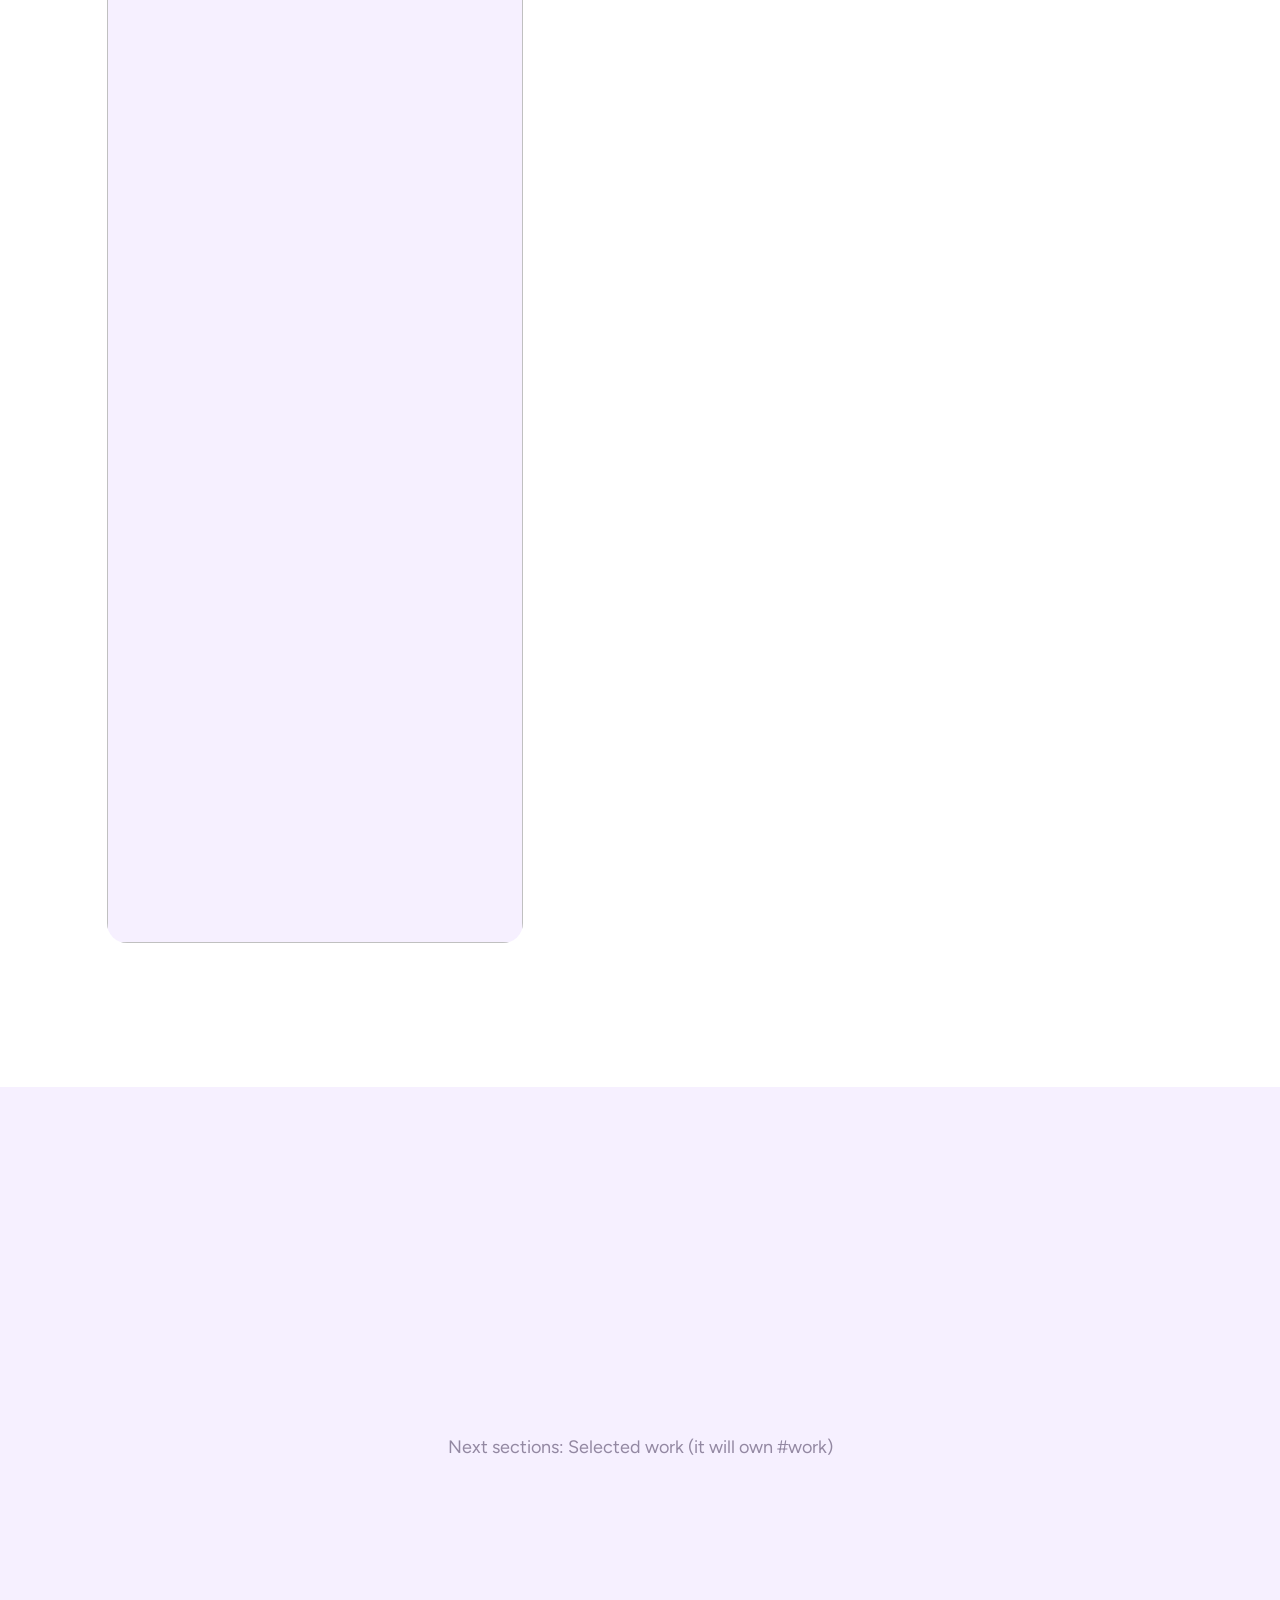
==== commit 2da2cdfa: "how we work" ====
--- a/index.html
+++ b/index.html
@@ -1,11 +1,18 @@
 <!doctype html>
-<html lang="en">
+<html lang="en-GB" prefix="og: https://ogp.me/ns#">
   <head>
     <meta charset="UTF-8" />
-    <meta name="viewport" content="width=device-width, initial-scale=1.0" />
-    <title>ConvyLab | We build systems that engage your audience</title>
-    <meta name="description" content="ConvyLab builds websites as systems that capture attention, build connection and inspire action." />
-
+    <meta name="viewport" content="width=device-width, initial-scale=1" />
+    <title>ConvyLab - Conversion-Focused Digital Solutions</title>
+    <meta
+      name="description"
+      content="ConvyLab cares about your online presence and converson is first priority when it comes to web and digital marketing solutions. Get a free quote today!"
+    />
+    <meta
+      name="robots"
+      content="follow, index, max-snippet:-1, max-video-preview:-1, max-image-preview:large"
+    />
+    <link rel="canonical" href="https://www.convylab.com/" />
     <!-- Hide the animated hero parts before the first paint, but only when
          scripts run and the visitor has not asked for reduced motion.
          js/main.js shows them again as each animation starts. -->
@@ -15,9 +22,14 @@
       }
     </script>
 
+    <link rel="icon" type="image/webp" sizes="100x100" href="src/assets/icon-2-100x100.webp" />
+    <link rel="apple-touch-icon" sizes="300x300" href="src/assets/icon-2-300x300.webp" />
     <link rel="preconnect" href="https://fonts.googleapis.com" />
     <link rel="preconnect" href="https://fonts.gstatic.com" crossorigin />
-    <link href="https://fonts.googleapis.com/css2?family=Figtree:wght@400;500;600;700&family=PT+Sans:wght@700&display=swap" rel="stylesheet" />
+    <link
+      href="https://fonts.googleapis.com/css2?family=Figtree:wght@400;500;600;700&family=PT+Sans:wght@700&display=swap"
+      rel="stylesheet"
+    />
     <link rel="stylesheet" href="src/css/style.css" />
   </head>
 
@@ -25,7 +37,12 @@
     <!-- ================= HEADER ================= -->
     <header class="nav">
       <a class="nav__logo" href="./" aria-label="ConvyLab home">
-        <img src="src/assets/convylab-logo.webp" alt="ConvyLab" width="102" height="25" />
+        <img
+          src="src/assets/convylab-logo.webp"
+          alt="ConvyLab"
+          width="102"
+          height="25"
+        />
       </a>
       <nav aria-label="Main">
         <a href="#">Services</a>
@@ -33,7 +50,9 @@
         <a href="#">About</a>
         <a href="#">Contact</a>
       </nav>
-      <button class="nav__cta" type="button" data-open-form>Let's talk <span aria-hidden="true">&nearr;</span></button>
+      <button class="nav__cta" type="button" data-open-form>
+        Let's talk <span aria-hidden="true">&nearr;</span>
+      </button>
     </header>
 
     <main>
@@ -41,63 +60,133 @@
       <section class="hero">
         <div class="hero__left">
           <div class="hero__tag">
-            <img class="hero__icon" src="src/assets/clicking.webp" alt="" width="48" height="48" />
+            <img
+              class="hero__icon"
+              src="src/assets/clicking.webp"
+              alt=""
+              width="48"
+              height="48"
+            />
             <p class="eyebrow">Your online growth partner</p>
           </div>
 
           <!-- Each line sits in its own mask so it can rise into view.
                Screen readers get the full sentence from aria-label. -->
           <h1 aria-label="We build systems that engage your audience.">
-            <span class="line" aria-hidden="true"><span>We build systems</span></span>
-            <span class="line" aria-hidden="true"><span>that engage</span></span>
-            <span class="line" aria-hidden="true"><span>your audience.</span></span>
+            <span class="line" aria-hidden="true"
+              ><span>We build systems</span></span
+            >
+            <span class="line" aria-hidden="true"
+              ><span>that engage</span></span
+            >
+            <span class="line" aria-hidden="true"
+              ><span>your audience.</span></span
+            >
           </h1>
 
           <!-- The slot is the button's home. It has a fixed size so the hero
                does not jump when the button leaves for the corner. -->
           <div class="hero__actions">
-          <div class="slot">
-            <div class="cta" id="cta">
-              <button class="cta__open" id="openBtn" type="button" aria-expanded="false" aria-controls="form">
-                <svg width="24" height="24" viewBox="0 0 24 24" fill="none" stroke="currentColor" stroke-width="2" stroke-linecap="round" stroke-linejoin="round" aria-hidden="true"><path d="M21 12a8 8 0 0 1-11.6 7.1L4 20l1-4.6A8 8 0 1 1 21 12z" /></svg>
-                <span class="cta__label">Let's talk</span>
-              </button>
-
-              <form class="cta__form" id="form">
-                <div class="field cta__head">
-                  <h2>Tell us what's hurting.</h2>
-                  <button class="cta__close" id="closeBtn" type="button" aria-label="Close">&times;</button>
-                </div>
-                <p class="field cta__note">A short form. We reply within one business day.</p>
-                <label class="field"><span>Your name</span><input id="name" name="name" type="text" autocomplete="name" required /></label>
-                <label class="field"><span>Email</span><input name="email" type="email" autocomplete="email" required /></label>
-                <label class="field"><span>Website (optional)</span><input name="website" type="url" placeholder="https://" /></label>
-                <label class="field"><span>What is the one problem costing your business right now?</span><textarea name="problem" rows="3" required></textarea></label>
-                <label class="field"><span>What do you think you need?</span>
-                  <select name="need">
-                    <option>Not sure yet</option>
-                    <option>Build</option>
-                    <option>Design + Build</option>
-                    <option>Growth System</option>
-                  </select>
-                </label>
-                <button class="field cta__send" id="sendBtn" type="submit">Send it</button>
-              </form>
-
-              <div class="cta__done">
-                <h2>Got it.</h2>
-                <p>Munna or Sharif will reply within one business day.</p>
-                <button class="cta__send" id="doneBtn" type="button">Close</button>
+            <div class="slot">
+              <div class="cta" id="cta">
+                <button
+                  class="cta__open"
+                  id="openBtn"
+                  type="button"
+                  aria-expanded="false"
+                  aria-controls="form"
+                >
+                  <svg
+                    width="24"
+                    height="24"
+                    viewBox="0 0 24 24"
+                    fill="none"
+                    stroke="currentColor"
+                    stroke-width="2"
+                    stroke-linecap="round"
+                    stroke-linejoin="round"
+                    aria-hidden="true"
+                  >
+                    <path
+                      d="M21 12a8 8 0 0 1-11.6 7.1L4 20l1-4.6A8 8 0 1 1 21 12z"
+                    />
+                  </svg>
+                  <span class="cta__label">Let's talk</span>
+                </button>
+
+                <form class="cta__form" id="form">
+                  <div class="field cta__head">
+                    <h2>Tell us what's hurting.</h2>
+                    <button
+                      class="cta__close"
+                      id="closeBtn"
+                      type="button"
+                      aria-label="Close"
+                    >
+                      &times;
+                    </button>
+                  </div>
+                  <p class="field cta__note">
+                    A short form. We reply within 8 hours.
+                  </p>
+                  <label class="field"
+                    ><span>Your name</span
+                    ><input
+                      id="name"
+                      name="name"
+                      type="text"
+                      autocomplete="name"
+                      required
+                  /></label>
+                  <label class="field"
+                    ><span>Email</span
+                    ><input
+                      name="email"
+                      type="email"
+                      autocomplete="email"
+                      required
+                  /></label>
+                  <label class="field"
+                    ><span>Website (optional)</span
+                    ><input name="website" type="url" placeholder="https://"
+                  /></label>
+                  <label class="field"
+                    ><span
+                      >What is the one problem costing your business right
+                      now?</span
+                    ><textarea name="problem" rows="3" required></textarea>
+                  </label>
+                  <label class="field"
+                    ><span>What do you think you need?</span>
+                    <select name="need">
+                      <option>Not sure yet</option>
+                      <option>Build</option>
+                      <option>Design + Build</option>
+                      <option>Growth System</option>
+                    </select>
+                  </label>
+                  <button class="field cta__send" id="sendBtn" type="submit">
+                    Send it
+                  </button>
+                </form>
+
+                <div class="cta__done">
+                  <h2>Got it.</h2>
+                  <p>Munna or Sharif will reply within 8 hours.</p>
+                  <button class="cta__send" id="doneBtn" type="button">
+                    Close
+                  </button>
+                </div>
               </div>
             </div>
-          </div>
-          <a class="hero__link" href="#work" data-retype>See our work</a>
+            <a class="hero__link" href="#work" data-retype>See our work</a>
           </div>
         </div>
 
         <p class="hero__lead">
-          Our approach captures <strong>attention</strong>, builds <strong>connection</strong> and inspires
-          <strong>action</strong>, turning real enquiries into loyal <strong>customers</strong>.
+          Our approach captures <strong>attention</strong>, builds
+          <strong>connection</strong> and inspires <strong>action</strong>,
+          turning real enquiries into loyal <strong>customers</strong>.
         </p>
       </section>
 
@@ -113,20 +202,56 @@
              old site is replaced. If an image fails, the name shows instead. -->
         <div class="logos">
           <div class="logos__row" data-dir="left">
-            <img src="https://www.convylab.com/wp-content/uploads/2024/10/ijcai-logo-with-letters.png" alt="IJCAI" />
-            <img src="https://www.convylab.com/wp-content/uploads/2024/10/Policy-Analysis-Lab-logo-1.png" alt="Policy Analysis Lab" />
-            <img src="https://www.convylab.com/wp-content/uploads/2024/10/Transformation-Group.png" alt="Transformation Group" />
-            <img src="https://www.convylab.com/wp-content/uploads/2024/10/logo_7a464907-76cd-4994-b418-9738e1183e91_2000x-ezgif.com-webp-to-png-converter.png" alt="Dr. Frederick's Original" />
-            <img src="https://www.convylab.com/wp-content/uploads/2024/10/Orapin-Purpose-driven-PR.png" alt="Orapin" />
-            <img src="https://www.convylab.com/wp-content/uploads/2024/10/images.png" alt="Notre Internationale" />
+            <img
+              src="https://www.convylab.com/wp-content/uploads/2024/10/ijcai-logo-with-letters.png"
+              alt="IJCAI"
+            />
+            <img
+              src="https://www.convylab.com/wp-content/uploads/2024/10/Policy-Analysis-Lab-logo-1.png"
+              alt="Policy Analysis Lab"
+            />
+            <img
+              src="https://www.convylab.com/wp-content/uploads/2024/10/Transformation-Group.png"
+              alt="Transformation Group"
+            />
+            <img
+              src="https://www.convylab.com/wp-content/uploads/2024/10/logo_7a464907-76cd-4994-b418-9738e1183e91_2000x-ezgif.com-webp-to-png-converter.png"
+              alt="Dr. Frederick's Original"
+            />
+            <img
+              src="https://www.convylab.com/wp-content/uploads/2024/10/Orapin-Purpose-driven-PR.png"
+              alt="Orapin"
+            />
+            <img
+              src="https://www.convylab.com/wp-content/uploads/2024/10/images.png"
+              alt="Notre Internationale"
+            />
           </div>
           <div class="logos__row" data-dir="right">
-            <img src="https://www.convylab.com/wp-content/uploads/2024/10/Orapin-Purpose-driven-PR.png" alt="Orapin" />
-            <img src="https://www.convylab.com/wp-content/uploads/2024/10/images.png" alt="Notre Internationale" />
-            <img src="https://www.convylab.com/wp-content/uploads/2024/10/ijcai-logo-with-letters.png" alt="IJCAI" />
-            <img src="https://www.convylab.com/wp-content/uploads/2024/10/Transformation-Group.png" alt="Transformation Group" />
-            <img src="https://www.convylab.com/wp-content/uploads/2024/10/Policy-Analysis-Lab-logo-1.png" alt="Policy Analysis Lab" />
-            <img src="https://www.convylab.com/wp-content/uploads/2024/10/logo_7a464907-76cd-4994-b418-9738e1183e91_2000x-ezgif.com-webp-to-png-converter.png" alt="Dr. Frederick's Original" />
+            <img
+              src="https://www.convylab.com/wp-content/uploads/2024/10/Orapin-Purpose-driven-PR.png"
+              alt="Orapin"
+            />
+            <img
+              src="https://www.convylab.com/wp-content/uploads/2024/10/images.png"
+              alt="Notre Internationale"
+            />
+            <img
+              src="https://www.convylab.com/wp-content/uploads/2024/10/ijcai-logo-with-letters.png"
+              alt="IJCAI"
+            />
+            <img
+              src="https://www.convylab.com/wp-content/uploads/2024/10/Transformation-Group.png"
+              alt="Transformation Group"
+            />
+            <img
+              src="https://www.convylab.com/wp-content/uploads/2024/10/Policy-Analysis-Lab-logo-1.png"
+              alt="Policy Analysis Lab"
+            />
+            <img
+              src="https://www.convylab.com/wp-content/uploads/2024/10/logo_7a464907-76cd-4994-b418-9738e1183e91_2000x-ezgif.com-webp-to-png-converter.png"
+              alt="Dr. Frederick's Original"
+            />
           </div>
         </div>
 
@@ -134,19 +259,31 @@
              js/main.js only counts up to them. -->
         <ul class="stats">
           <li class="stat">
-            <p class="stat__num" aria-label="12 plus"><span class="stat__val" data-to="12" aria-hidden="true">12</span><span class="stat__plus" aria-hidden="true">+</span></p>
+            <p class="stat__num" aria-label="12 plus">
+              <span class="stat__val" data-to="12" aria-hidden="true">12</span
+              ><span class="stat__plus" aria-hidden="true">+</span>
+            </p>
             <p class="stat__label">Years of experience</p>
           </li>
           <li class="stat">
-            <p class="stat__num" aria-label="300 plus"><span class="stat__val" data-to="300" aria-hidden="true">300</span><span class="stat__plus" aria-hidden="true">+</span></p>
+            <p class="stat__num" aria-label="300 plus">
+              <span class="stat__val" data-to="300" aria-hidden="true">300</span
+              ><span class="stat__plus" aria-hidden="true">+</span>
+            </p>
             <p class="stat__label">Websites shipped</p>
           </li>
           <li class="stat">
-            <p class="stat__num" aria-label="30 plus"><span class="stat__val" data-to="30" aria-hidden="true">30</span><span class="stat__plus" aria-hidden="true">+</span></p>
+            <p class="stat__num" aria-label="30 plus">
+              <span class="stat__val" data-to="30" aria-hidden="true">30</span
+              ><span class="stat__plus" aria-hidden="true">+</span>
+            </p>
             <p class="stat__label">Clients</p>
           </li>
           <li class="stat">
-            <p class="stat__num" aria-label="10 plus"><span class="stat__val" data-to="10" aria-hidden="true">10</span><span class="stat__plus" aria-hidden="true">+</span></p>
+            <p class="stat__num" aria-label="10 plus">
+              <span class="stat__val" data-to="10" aria-hidden="true">10</span
+              ><span class="stat__plus" aria-hidden="true">+</span>
+            </p>
             <p class="stat__label">Countries</p>
           </li>
         </ul>
@@ -164,28 +301,42 @@
                 <span class="step__node" aria-hidden="true">1</span>
                 <div class="step__body">
                   <h3>Understand your audience</h3>
-                  <p>Before we design anything, we learn who your visitors are, what worries them and what makes them act.</p>
+                  <p>
+                    Before we design anything, we learn who your visitors are,
+                    what worries them and what makes them act.
+                  </p>
                 </div>
               </li>
               <li class="step">
                 <span class="step__node" aria-hidden="true">2</span>
                 <div class="step__body">
                   <h3>Capture attention, build connection</h3>
-                  <p>We speak to that audience in their own words, so the right people stop, read and feel understood.</p>
+                  <p>
+                    We speak to that audience in their own words, so the right
+                    people stop, read and feel understood.
+                  </p>
                 </div>
               </li>
               <li class="step">
                 <span class="step__node" aria-hidden="true">3</span>
                 <div class="step__body">
                   <h3>Inspire action</h3>
-                  <p>One clear next step on every page. Every enquiry gets a quick first reply and follow-ups, until the conversation turns personal and you take over.</p>
+                  <p>
+                    One clear next step on every page. Every enquiry gets a
+                    quick first reply and follow-ups, until the conversation
+                    turns personal and you take over.
+                  </p>
                 </div>
               </li>
               <li class="step">
                 <span class="step__node" aria-hidden="true">4</span>
                 <div class="step__body">
                   <h3>Keep improving, keep converting</h3>
-                  <p>Regularly we read the numbers: how visitors behave, how Google sees your site, how many enquiries come in. Then we improve the pages and follow-ups that hold results back.</p>
+                  <p>
+                    Regularly we read the numbers: how visitors behave, how
+                    Google sees your site, how many enquiries come in. Then we
+                    improve the pages and follow-ups that hold results back.
+                  </p>
                 </div>
               </li>
             </ol>
@@ -193,14 +344,82 @@
           </div>
 
           <p class="approach__close">
-            We bring you engaged visitors and real enquiries, and follow up until the conversation turns personal.
+            We bring you engaged visitors and real enquiries, and follow up
+            until the conversation turns personal.
             <span>Then you turn it into a customer.</span>
           </p>
         </div>
       </section>
 
+      <!-- 4. How we work: pinned on desktop (scroll moves through the steps), stacked on phones -->
+      <section class="how" id="how" aria-labelledby="how-title">
+        <div class="how__track">
+          <div class="how__stage">
+            <div class="how__inner">
+              <header class="how__head">
+                <h2 id="how-title">Simple to start. Clear all the way.</h2>
+                <!-- becomes the How we work page -->
+                <a class="how__more" href="#how">See how we work <span aria-hidden="true">&rarr;</span></a>
+              </header>
+
+              <div class="how__grid">
+                <div class="how__list">
+                  <span class="how__marker" aria-hidden="true"><svg viewBox="0 0 24 24" aria-hidden="true"><path d="M12 20h9"/><path d="M16.5 3.5a2.1 2.1 0 0 1 3 3L7 19l-4 1 1-4z"/></svg><svg viewBox="0 0 24 24" aria-hidden="true"><path d="M21 12a8 8 0 0 1-11.6 7.1L4 20l1-4.6A8 8 0 1 1 21 12z"/><path d="M8.5 11h7"/><path d="M8.5 14h4"/></svg><svg viewBox="0 0 24 24" aria-hidden="true"><rect x="3" y="4" width="18" height="16" rx="2"/><path d="M3 9h18"/><path d="M9 9v11"/></svg><svg viewBox="0 0 24 24" aria-hidden="true"><path d="M12 3l8 3v6c0 4.5-3.2 8-8 9-4.8-1-8-4.5-8-9V6z"/><path d="M8.5 12l2.5 2.5 4.5-5"/></svg></span>
+                  <ol class="how__steps">
+              <li class="how__step" data-step="0">
+                <span class="how__num">01</span>
+                <div class="how__text">
+                  <h3>Send us a brief.</h3>
+                  <p>Tell us what is not working and what you want instead. A few lines is enough. You get an instant reply, and a personal one from us within 8 hours.</p>
+                  <img class="how__inline" src="https://images.unsplash.com/photo-1620275765334-4ed948bb4502?w=800&h=1000&fit=crop&crop=entropy&q=68&auto=format" alt="" width="800" height="1000" loading="lazy" decoding="async" />
+                </div>
+              </li>
+              <li class="how__step" data-step="1">
+                <span class="how__num">02</span>
+                <div class="how__text">
+                  <h3>One conversation.</h3>
+                  <p>We talk through what is really holding your site back. Then you get a clear plan and price before you commit to anything.</p>
+                  <img class="how__inline" src="https://images.unsplash.com/photo-1604881991405-b273c7a4386a?w=800&h=1000&fit=crop&crop=entropy&q=68&auto=format" alt="" width="800" height="1000" loading="lazy" decoding="async" />
+                </div>
+              </li>
+              <li class="how__step" data-step="2">
+                <span class="how__num">03</span>
+                <div class="how__text">
+                  <h3>Design and build.</h3>
+                  <p>One team takes you from first sketch to launch. We choose the platform that fits your business, and you see the work as it grows, so nothing surprises you.</p>
+                  <img class="how__inline" src="https://images.unsplash.com/photo-1663524789630-b18292c8de6e?w=800&h=1000&fit=crop&crop=entropy&q=68&auto=format" alt="" width="800" height="1000" loading="lazy" decoding="async" />
+                </div>
+              </li>
+              <li class="how__step" data-step="3">
+                <span class="how__num">04</span>
+                <div class="how__text">
+                  <h3>We take care of it.</h3>
+                  <p>After launch we keep your site fast, safe and working, and keep improving it. Regularly you get clear insights on how your website is performing and what to do next.</p>
+                  <img class="how__inline" src="https://images.unsplash.com/photo-1498050108023-c5249f4df085?w=800&h=1000&fit=crop&crop=entropy&q=68&auto=format" alt="" width="800" height="1000" loading="lazy" decoding="async" />
+                </div>
+              </li>
+                  </ol>
+                </div>
+                <div class="how__photo" aria-hidden="true">
+                  <div class="how__strip">
+                  <img src="https://images.unsplash.com/photo-1620275765334-4ed948bb4502?w=800&h=1000&fit=crop&crop=entropy&q=68&auto=format" alt="" width="800" height="1000" loading="lazy" decoding="async" />
+                  <img src="https://images.unsplash.com/photo-1604881991405-b273c7a4386a?w=800&h=1000&fit=crop&crop=entropy&q=68&auto=format" alt="" width="800" height="1000" loading="lazy" decoding="async" />
+                  <img src="https://images.unsplash.com/photo-1663524789630-b18292c8de6e?w=800&h=1000&fit=crop&crop=entropy&q=68&auto=format" alt="" width="800" height="1000" loading="lazy" decoding="async" />
+                  <img src="https://images.unsplash.com/photo-1498050108023-c5249f4df085?w=800&h=1000&fit=crop&crop=entropy&q=68&auto=format" alt="" width="800" height="1000" loading="lazy" decoding="async" />
+                  </div>
+                </div>
+              </div>
+            </div>
+          </div>
+        </div>
+      </section>
+
       <!-- Placeholder so the page can scroll. Sections 4 to 10 go here. -->
-      <section class="next" id="work"><p>Next sections: How we work, then Selected work (it will own #work)</p></section>
+      <section class="next" id="work">
+        <p>
+          Next sections: Selected work (it will own #work)
+        </p>
+      </section>
     </main>
 
     <!-- Dims the page while the form is open -->
--- a/src/css/style.css
+++ b/src/css/style.css
@@ -772,3 +772,272 @@
     margin-top: 7.5rem;
   }
 }
+
+/* ---------- 10. How we work ----------
+   Same pattern as good-fella.com's process section, in our own colours.
+   Phones and reduced motion: the four steps stack, each with its photo.
+   Desktop (js adds .is-pinned): the section pins, scrolling moves through the
+   steps, a marker slides down the list and the photos slide up in a window. */
+.how {
+  background: var(--white);
+  padding: 8rem 0 9rem;
+}
+
+.how__inner {
+  width: var(--wrap);
+  margin: 0 auto;
+}
+
+.how__head {
+  display: flex;
+  align-items: flex-end;
+  justify-content: space-between;
+  gap: 2rem;
+  margin-bottom: 4rem;
+}
+
+.how h2 {
+  font-family: var(--font-head);
+  font-weight: 700;
+  font-size: clamp(2.2rem, 3.6vw, 3.25rem);
+  line-height: 1.05;
+  letter-spacing: -0.02em;
+  color: var(--primary);
+  max-width: 18ch; /* two short lines on phones, one on wide screens */
+}
+
+.how__more {
+  flex: none;
+  display: inline-flex;
+  align-items: center;
+  gap: 0.6rem;
+  padding: 0.9rem 1.4rem;
+  border: 2px solid var(--primary);
+  border-radius: 0.875rem;
+  font-weight: 600;
+  font-size: 1.05rem;
+  color: var(--primary);
+  transition: background-color 0.3s, color 0.3s;
+}
+
+.how__more:hover {
+  background: var(--primary);
+  color: var(--white);
+}
+
+.how__steps {
+  list-style: none;
+  margin: 0;
+  padding: 0;
+  display: grid;
+  gap: 4.5rem;
+}
+
+.how__step {
+  display: grid;
+  grid-template-columns: 3rem 1fr;
+  gap: 0.5rem;
+}
+
+.how__num {
+  padding-top: 0.55rem;
+  font-weight: 600;
+  font-size: 0.95rem;
+  letter-spacing: 0.08em;
+  color: var(--accent);
+}
+
+.how h3 {
+  font-family: var(--font-head);
+  font-weight: 700;
+  font-size: clamp(1.75rem, 2.4vw, 2.25rem);
+  line-height: 1.15;
+  letter-spacing: -0.01em;
+  color: var(--primary);
+  margin-bottom: 0.75rem;
+  transition: color 0.9s cubic-bezier(0.16, 1, 0.3, 1);
+}
+
+.how__text p {
+  max-width: 30rem;
+  font-size: 1.15rem;
+  line-height: 1.55;
+  color: var(--text-soft);
+  transition: opacity 0.9s cubic-bezier(0.16, 1, 0.3, 1);
+}
+
+.how__inline {
+  display: block;
+  width: 100%;
+  max-width: 26rem;
+  aspect-ratio: 4 / 5;
+  object-fit: cover;
+  margin-top: 1.75rem;
+  border-radius: 1.25rem;
+  background: var(--tint);
+}
+
+/* the desktop-only pieces stay out of the stacked layout */
+.how__marker,
+.how__photo {
+  display: none;
+}
+
+/* ----- pinned desktop layout (only when main.js turned it on) ----- */
+.how.is-pinned {
+  padding: 0;
+}
+
+.how.is-pinned .how__track {
+  height: 320vh;
+}
+
+.how.is-pinned .how__stage {
+  position: sticky;
+  top: 0;
+  height: 100vh;
+  height: 100svh;
+  display: flex;
+  align-items: center;
+}
+
+.how.is-pinned h2 {
+  max-width: none;
+}
+
+.how.is-pinned .how__head {
+  margin-bottom: 2.5rem;
+  align-items: center;
+}
+
+.how.is-pinned .how__text p {
+  font-size: 1.05rem;
+  line-height: 1.5;
+}
+
+.how.is-pinned .how__grid {
+  display: flex;
+  align-items: center;
+  gap: 5rem;
+}
+
+.how.is-pinned .how__list {
+  position: relative;
+  flex: 1.1;
+  padding-left: 4.5rem; /* room for the sliding marker */
+}
+
+.how.is-pinned .how__steps {
+  gap: 1.5rem;
+}
+
+.how.is-pinned .how__step {
+  cursor: pointer;
+}
+
+.how.is-pinned .how__inline {
+  display: none;
+}
+
+.how.is-pinned .how__marker {
+  position: absolute;
+  left: 0;
+  top: 0;
+  display: block;
+  width: 3rem;
+  height: 3rem;
+  border-radius: 0.875rem;
+  background: var(--accent);
+  color: var(--white);
+}
+
+.how__marker svg {
+  position: absolute;
+  inset: 0;
+  margin: auto;
+  width: 1.5rem;
+  height: 1.5rem;
+  fill: none;
+  stroke: currentColor;
+  stroke-width: 2;
+  stroke-linecap: round;
+  stroke-linejoin: round;
+  opacity: 0;
+}
+
+.how__marker svg:first-child {
+  opacity: 1;
+}
+
+.how.is-pinned .how__num {
+  transition: opacity 0.6s cubic-bezier(0.16, 1, 0.3, 1);
+}
+
+.how.is-pinned .how__step.is-active .how__num {
+  opacity: 0;
+}
+
+.how.is-pinned .how__step:not(.is-active) h3 {
+  color: var(--muted);
+}
+
+.how.is-pinned .how__step:not(.is-active) .how__text p {
+  opacity: 0.45;
+}
+
+.how.is-pinned .how__photo {
+  display: block;
+  flex: none;
+  height: min(62vh, 38rem);
+  aspect-ratio: 4 / 5;
+  overflow: hidden;
+  border-radius: 1.25rem;
+  background: var(--tint);
+  box-shadow: 0 2px 0.375rem oklch(27.7% 0.087 308 / 0.05), 0 1.75rem 4rem -1.5rem oklch(27.7% 0.087 308 / 0.22);
+}
+
+.how__strip {
+  height: 400%; /* four photos, one window */
+}
+
+.how__strip img {
+  display: block;
+  width: 100%;
+  height: 25%;
+  object-fit: cover;
+}
+
+@media (max-width: 56.25rem) {
+  .how {
+    padding: 6rem 0 7rem;
+  }
+  .how__head {
+    flex-direction: column;
+    align-items: flex-start;
+    margin-bottom: 3rem;
+  }
+  .how__steps {
+    gap: 4rem;
+  }
+  .how__step {
+    grid-template-columns: 2.5rem 1fr;
+  }
+}
+
+/* laptops with short screens: tighter so all four steps fit while pinned */
+@media (max-height: 46rem) {
+  .how.is-pinned .how__head {
+    margin-bottom: 2rem;
+  }
+  .how.is-pinned .how__steps {
+    gap: 1.25rem;
+  }
+  .how.is-pinned h3 {
+    font-size: 1.6rem;
+    margin-bottom: 0.4rem;
+  }
+  .how.is-pinned .how__text p {
+    font-size: 1rem;
+    line-height: 1.45;
+  }
+}
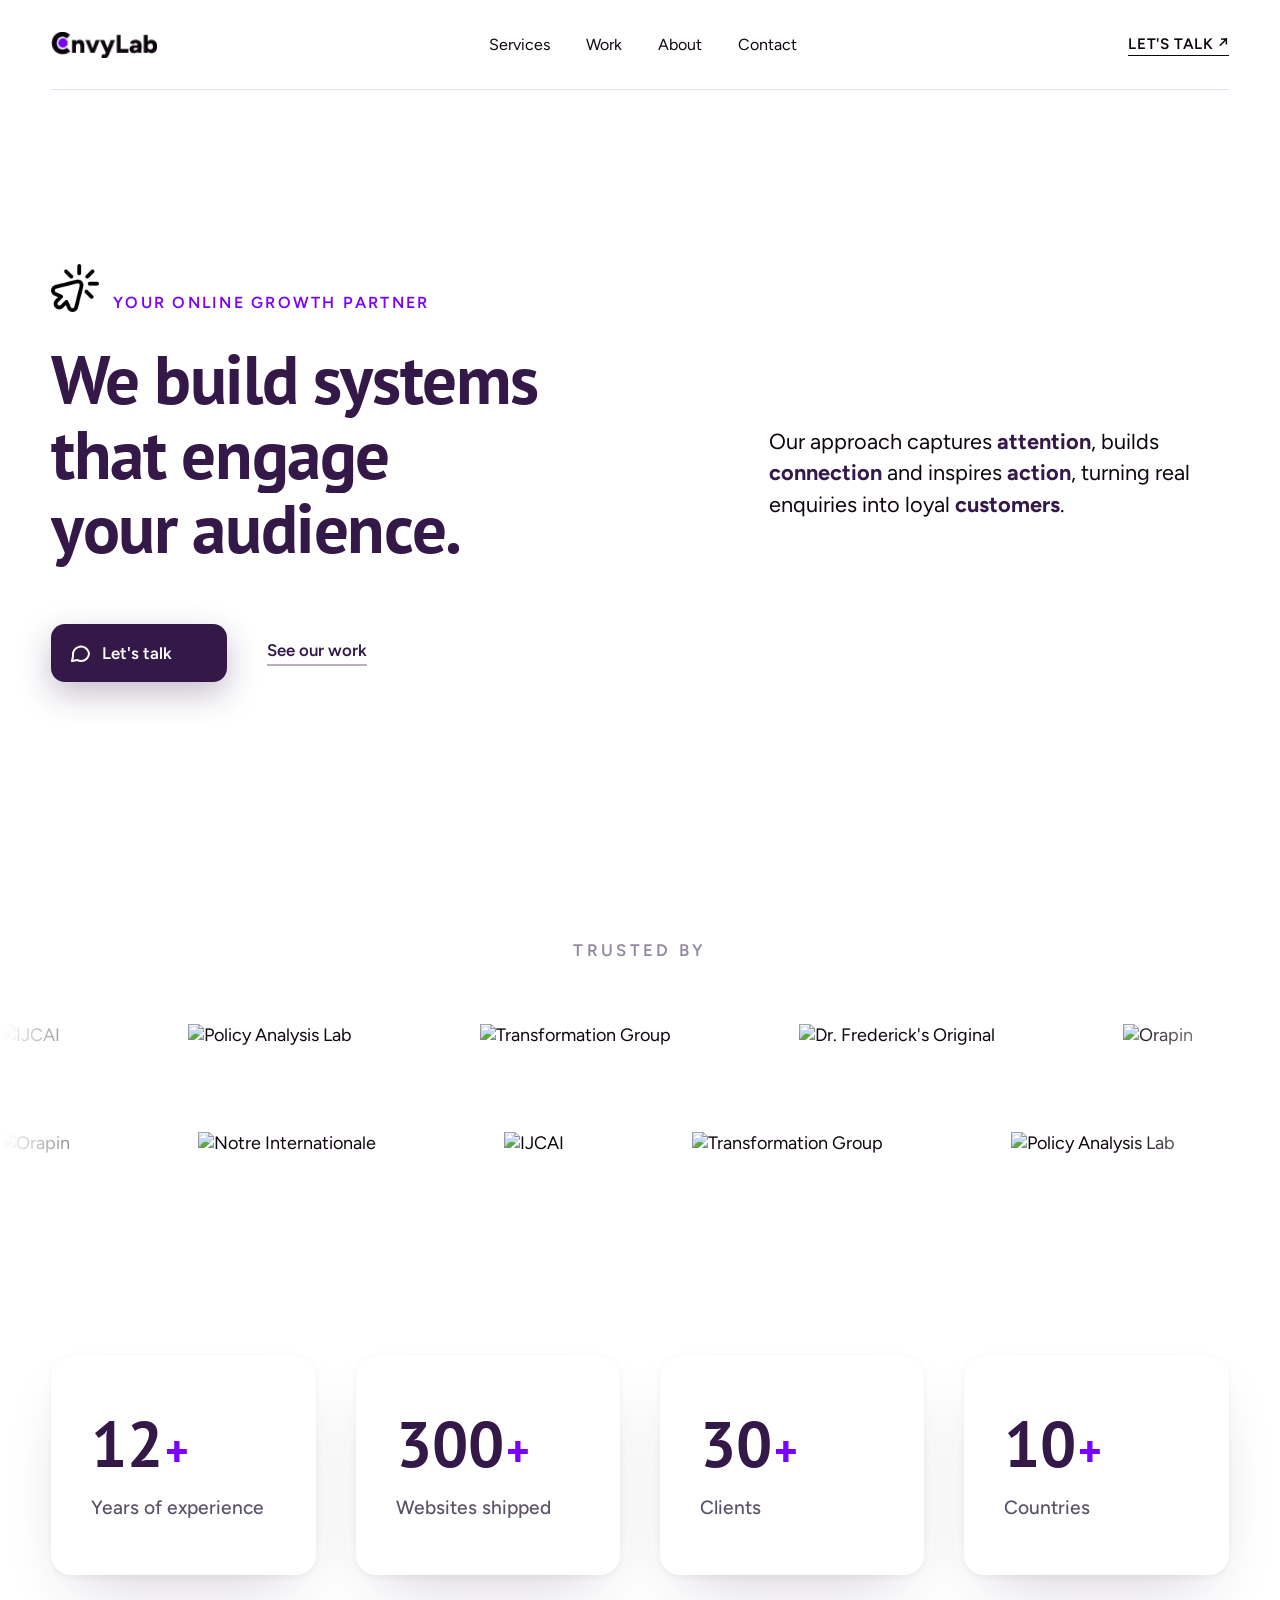
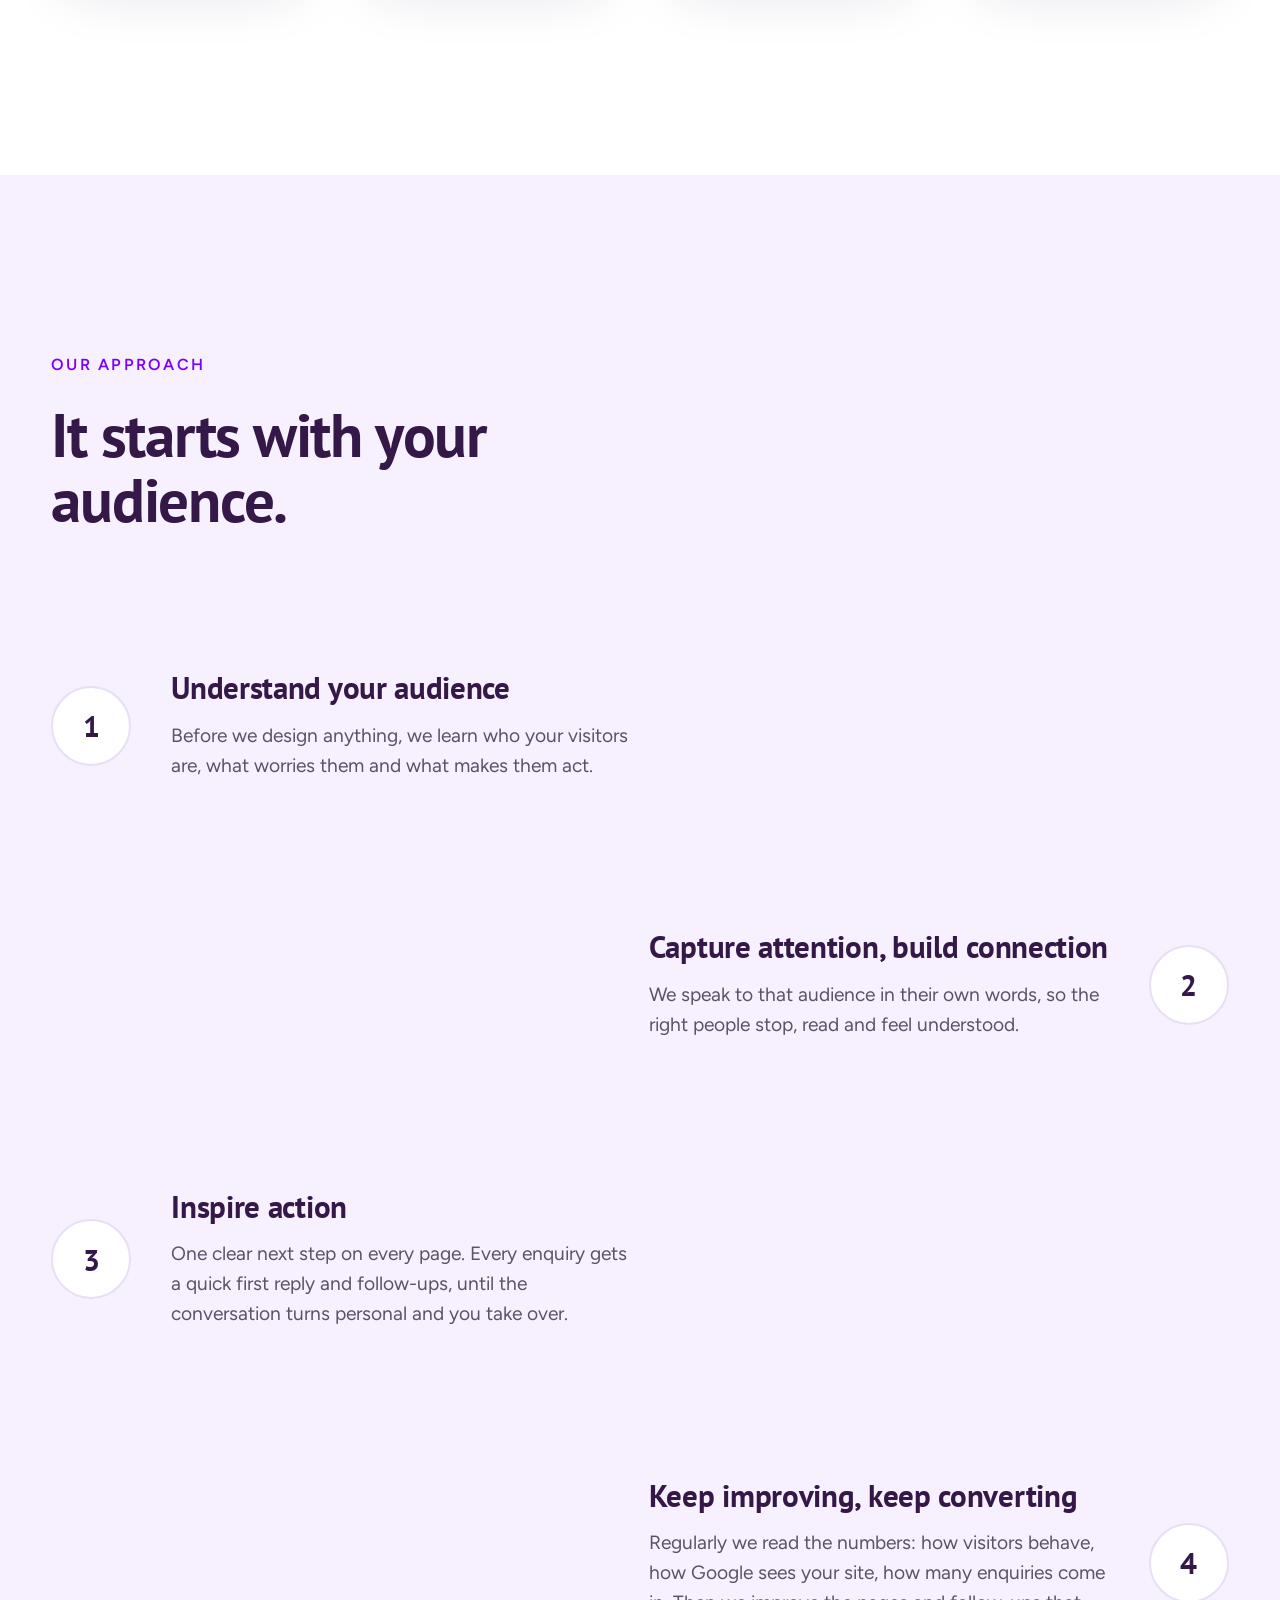
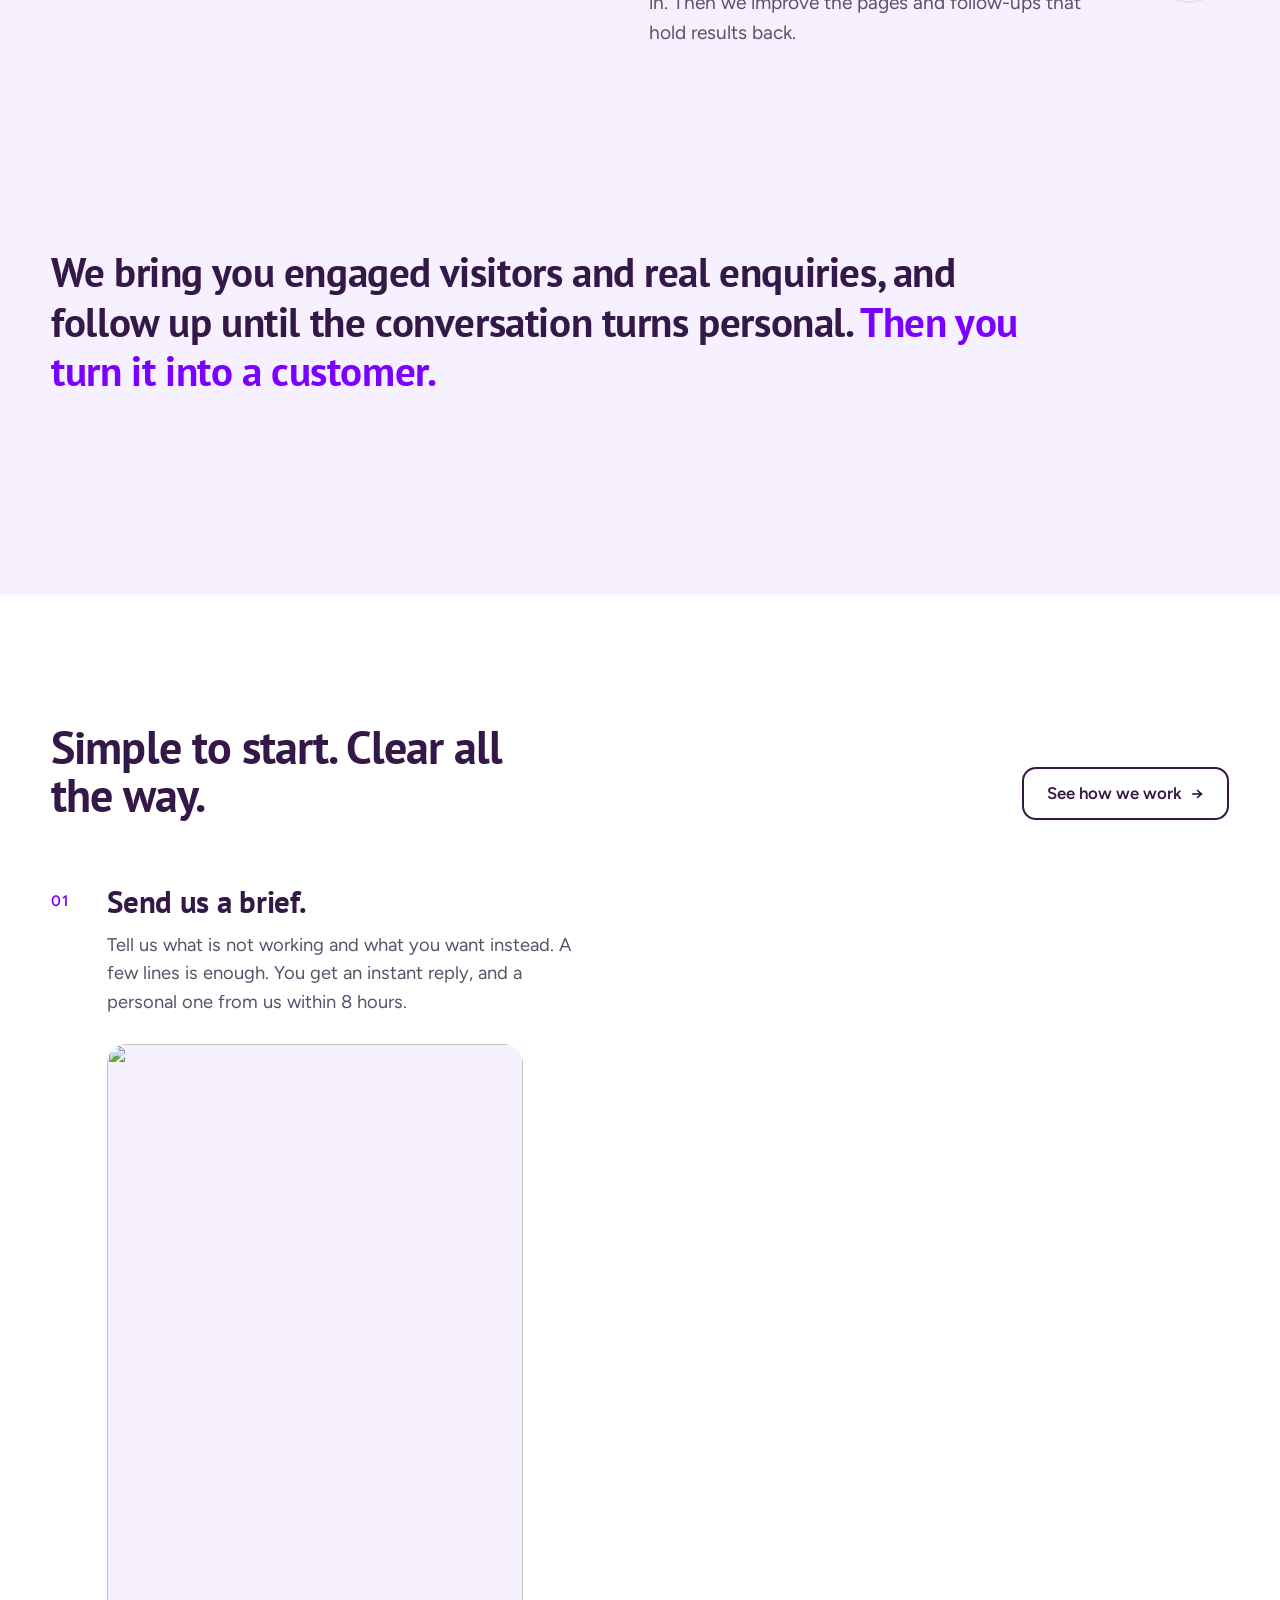
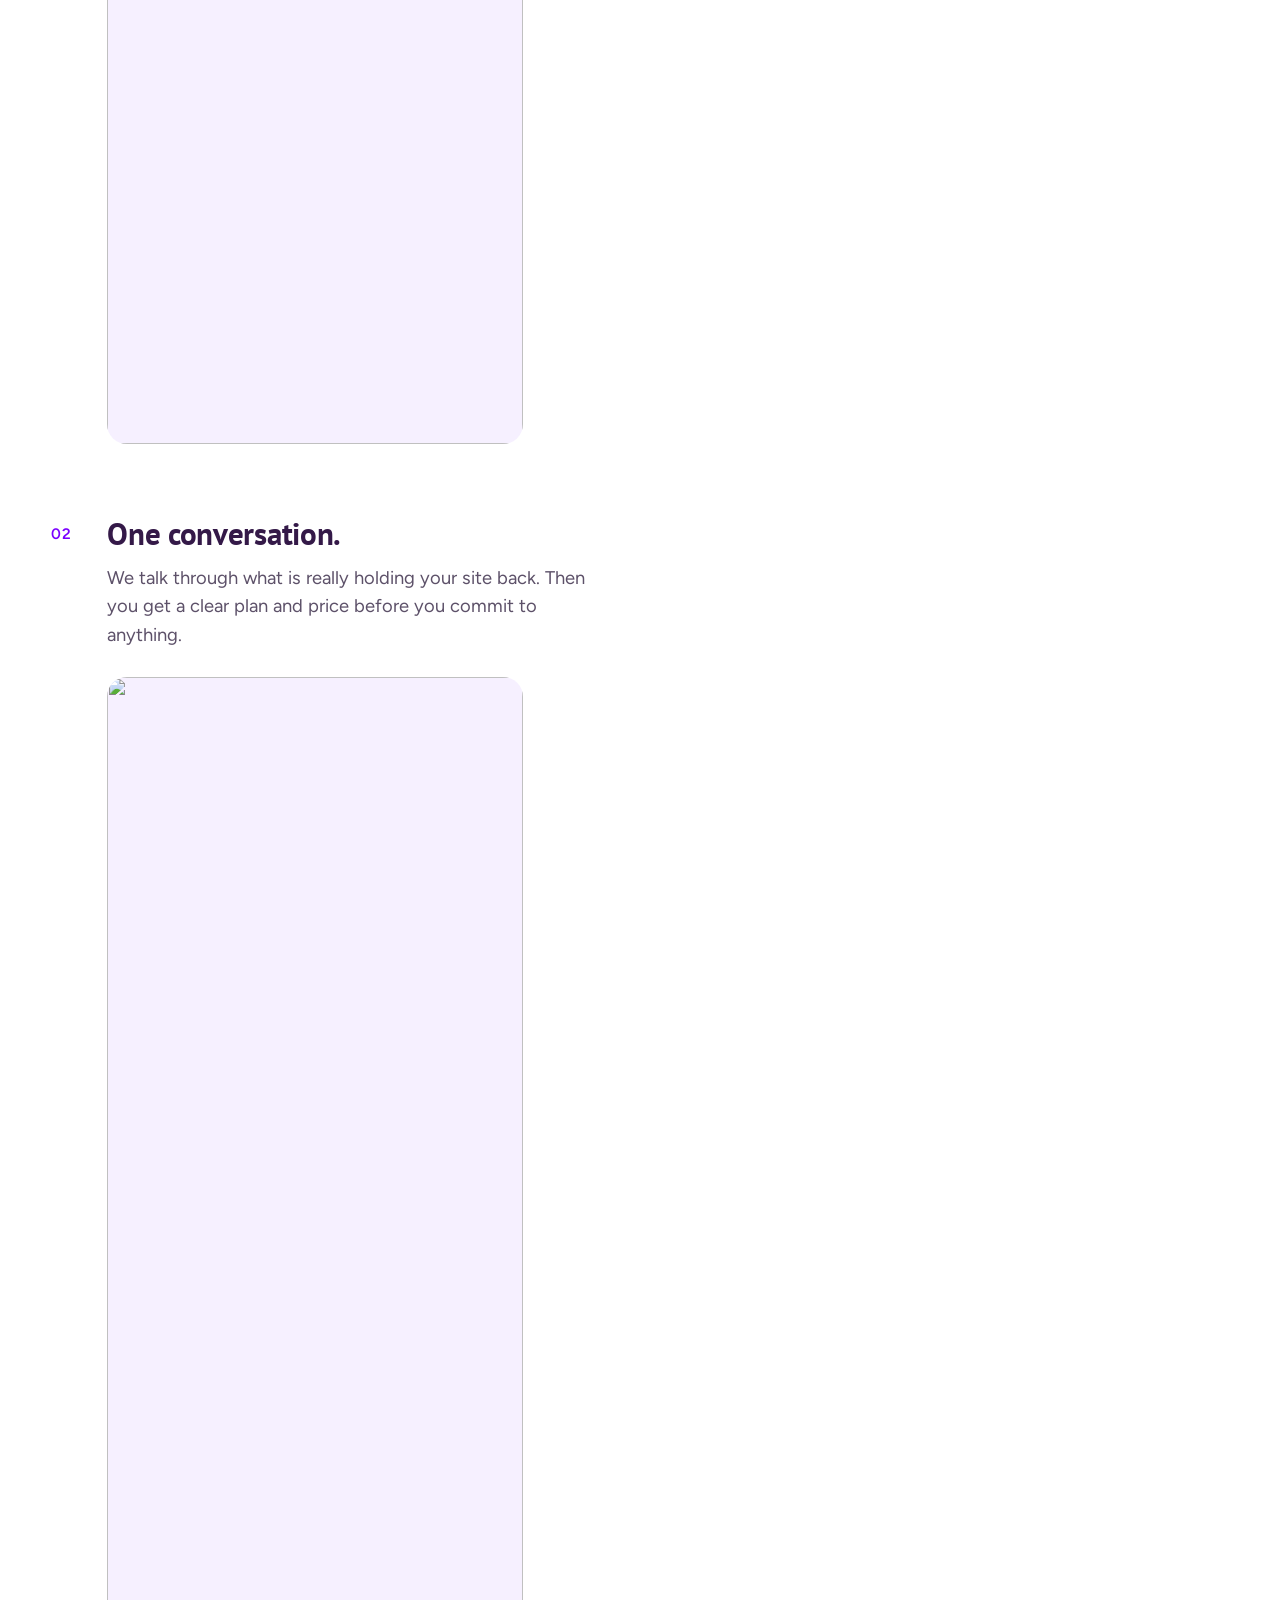
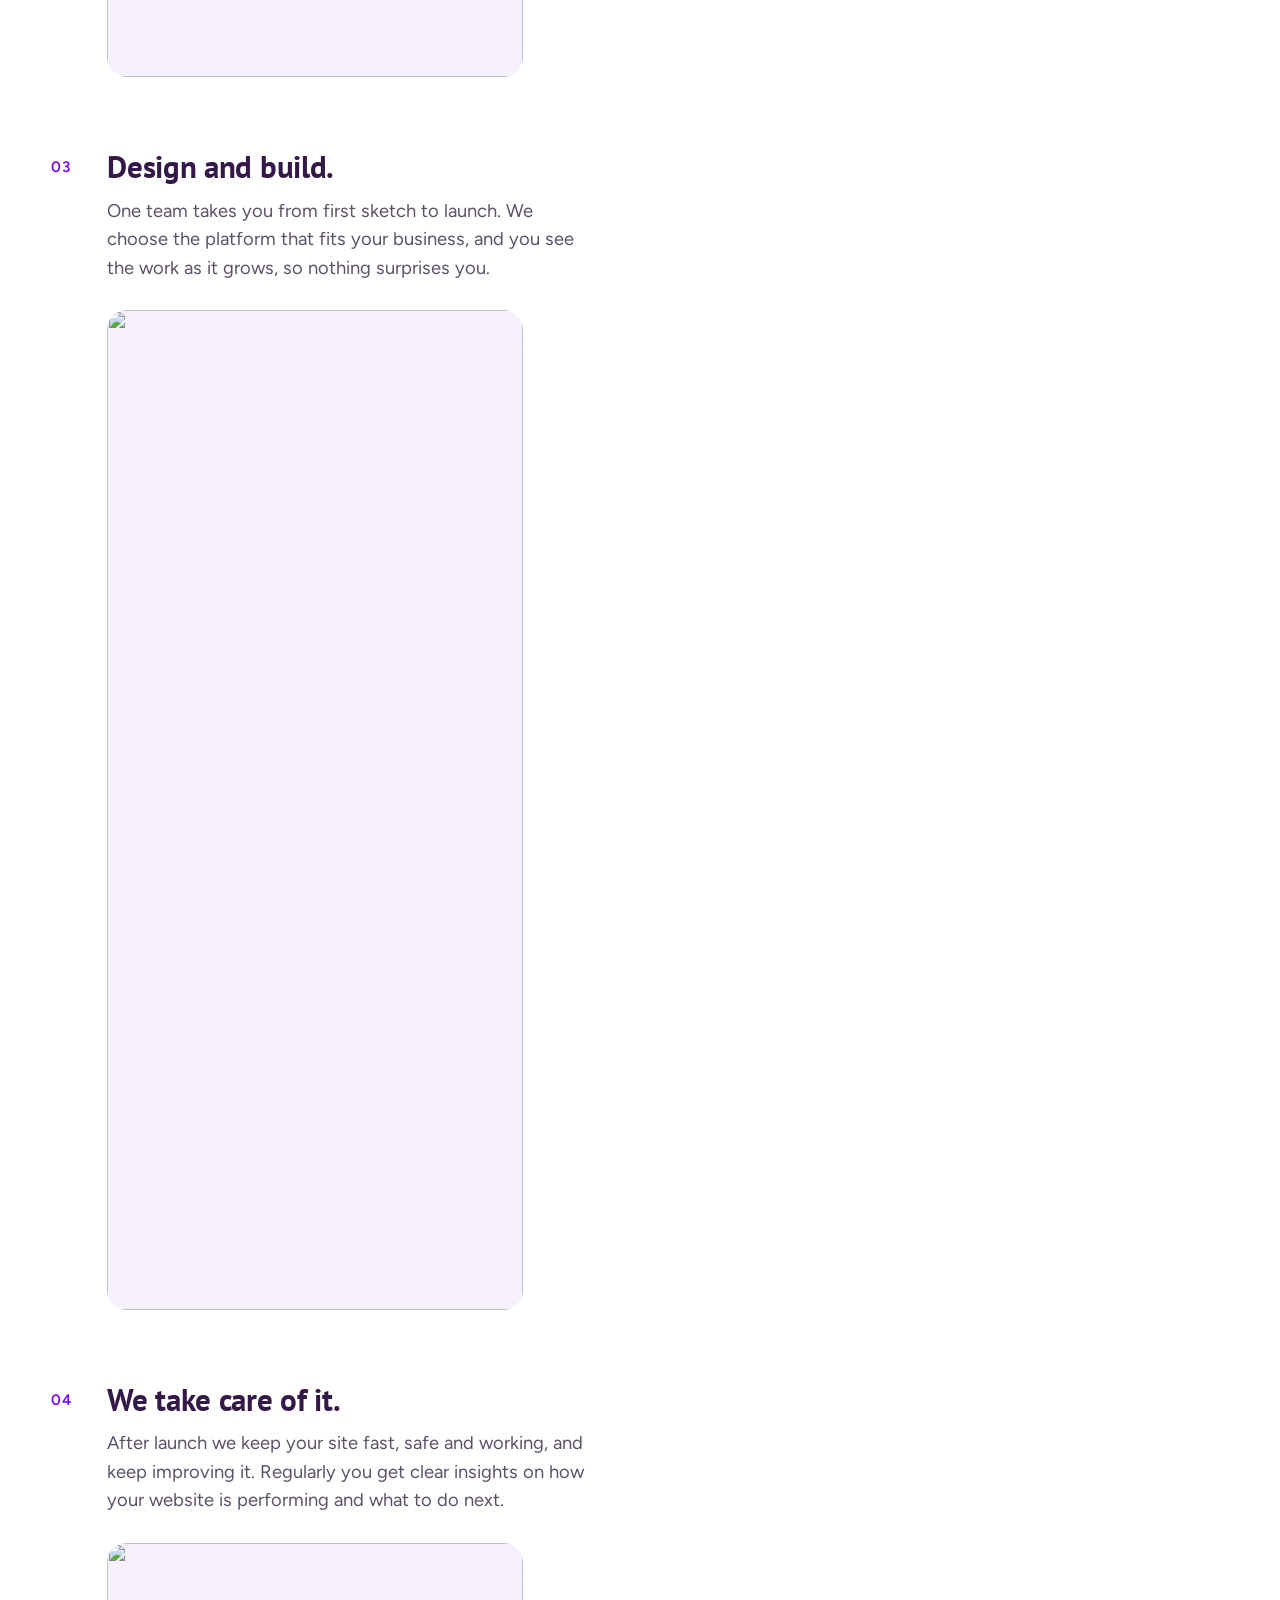
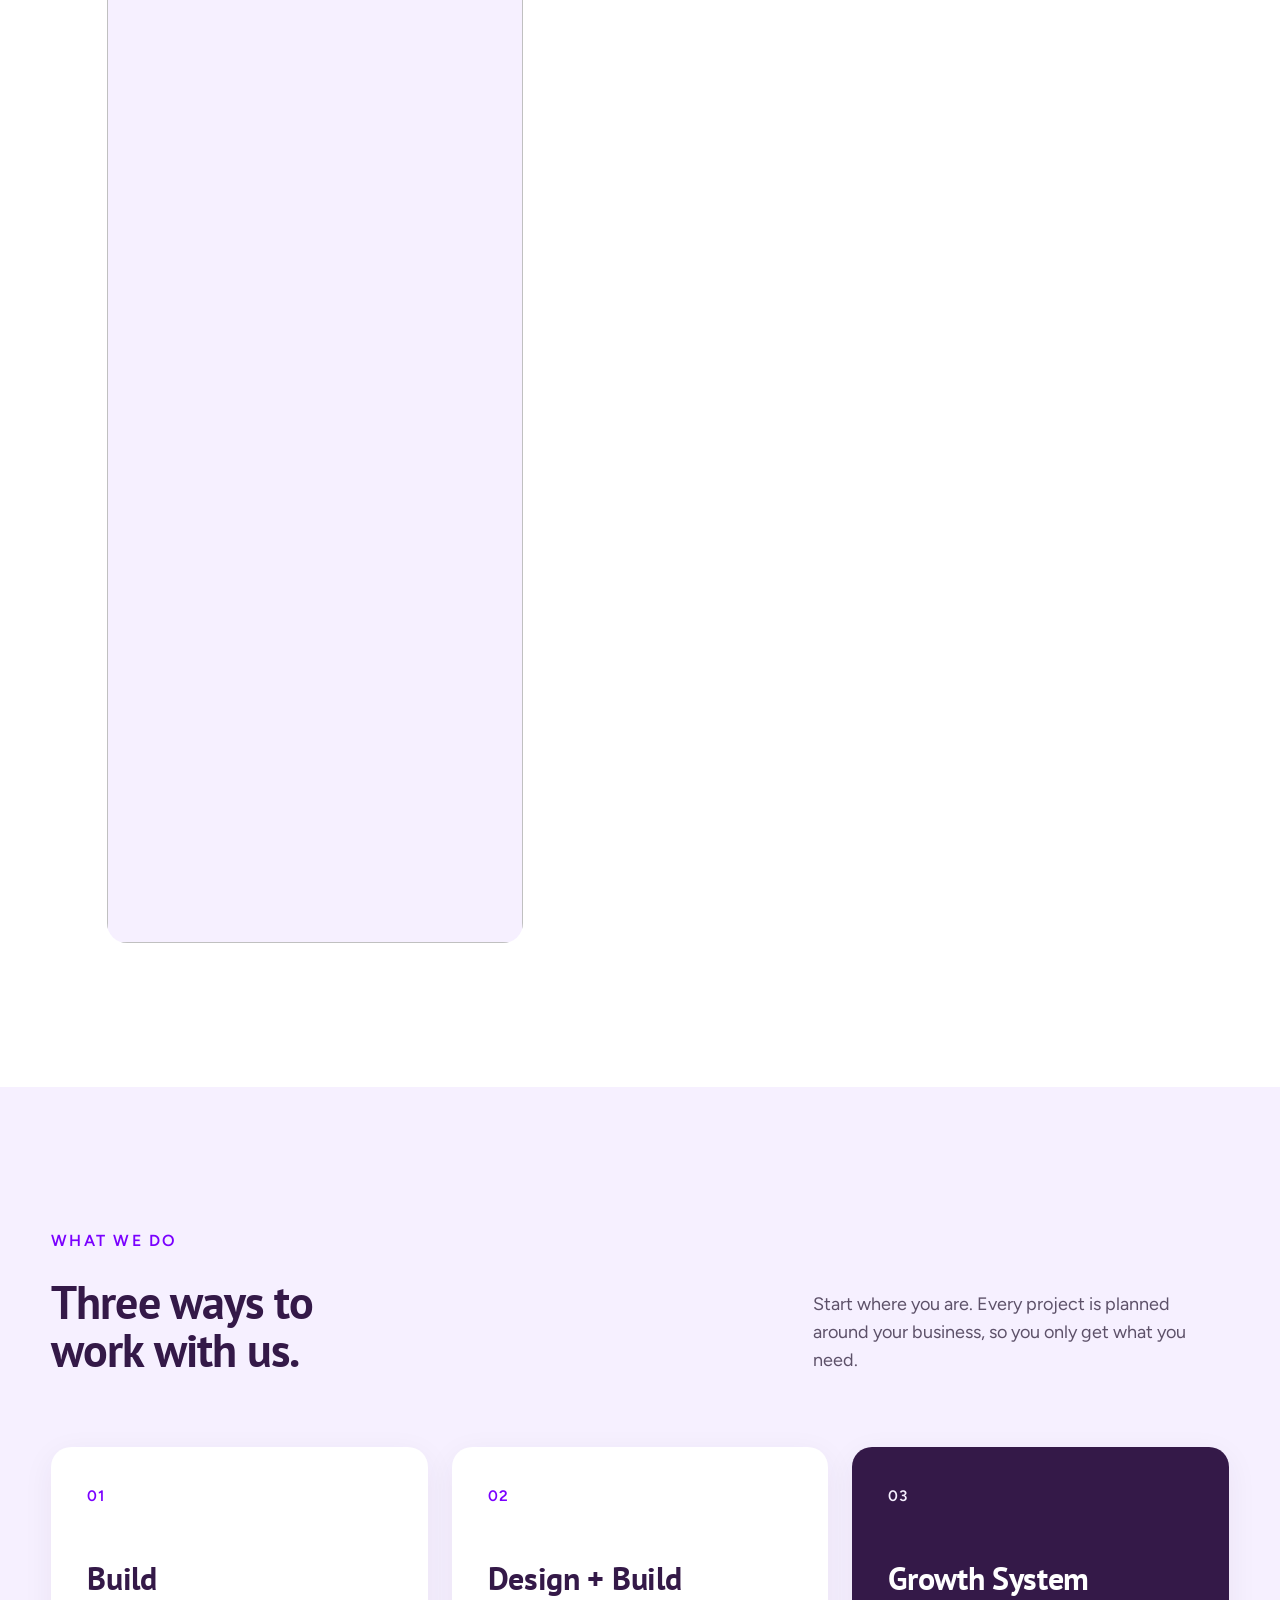
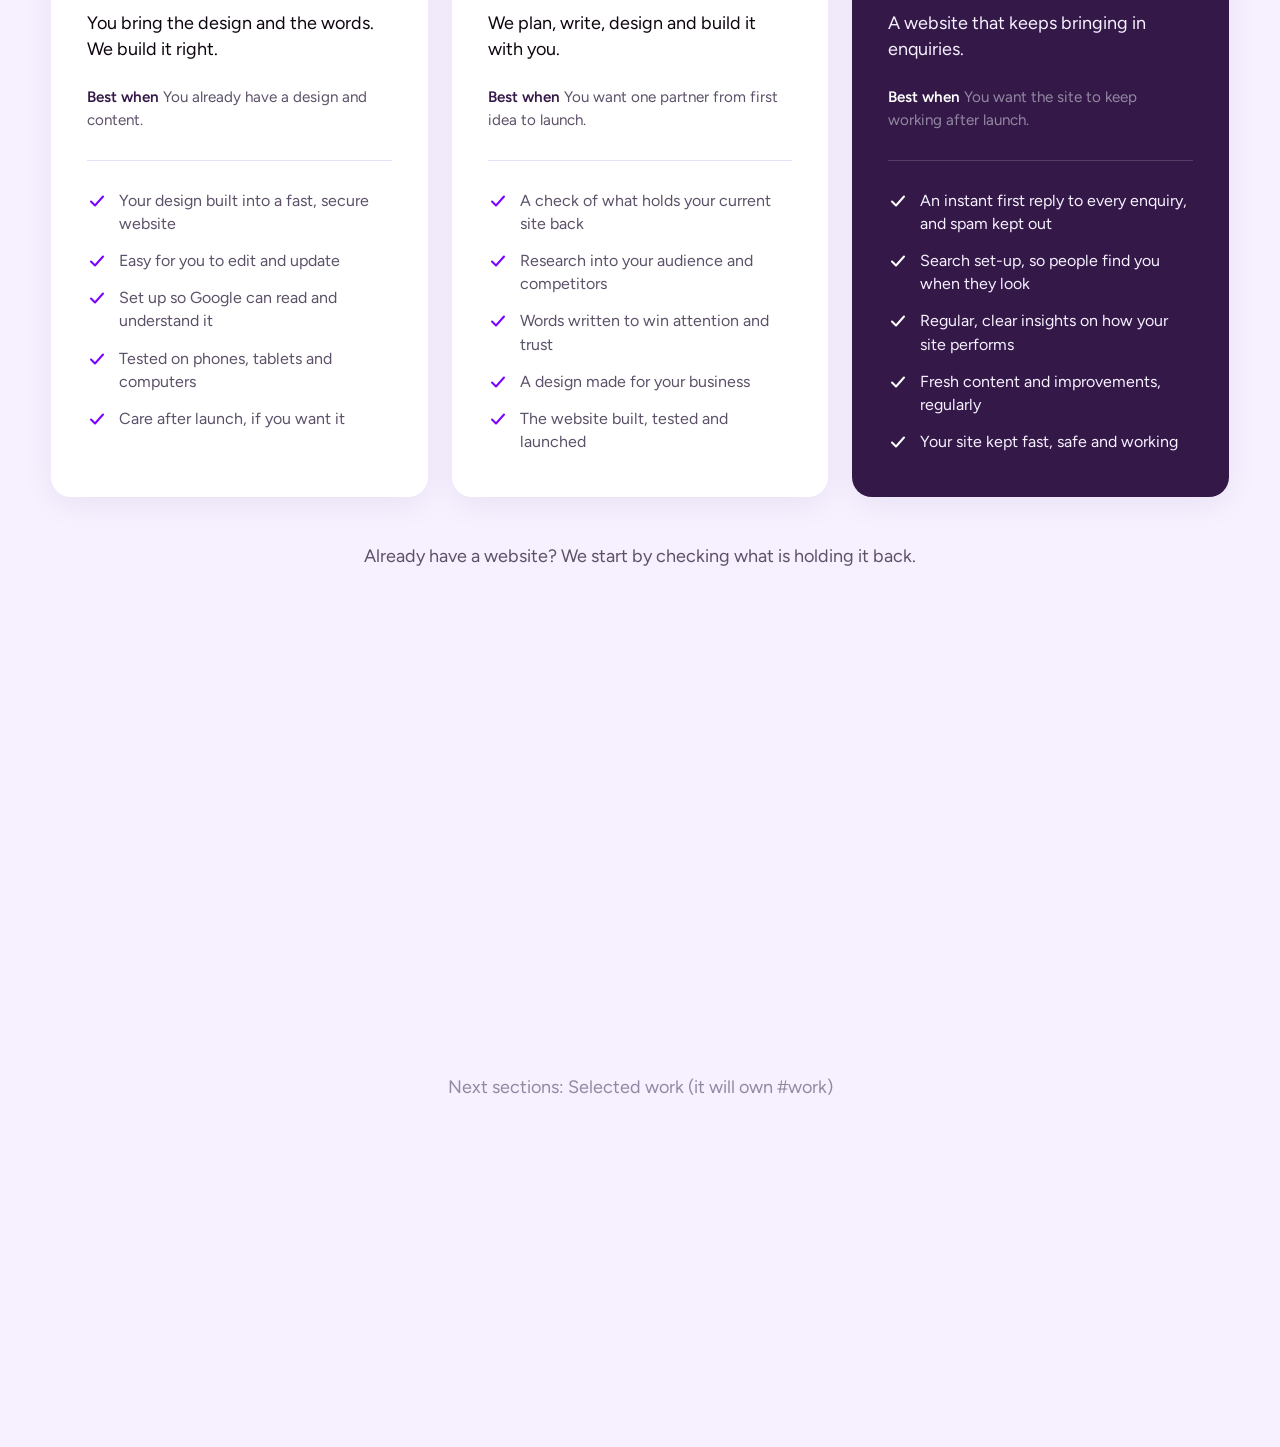
==== commit 639ad5dc: "what we do section, how we work fixes - How we work: marker follows the active step, new last photo " ====
--- a/index.html
+++ b/index.html
@@ -414,7 +414,60 @@
         </div>
       </section>
 
-      <!-- Placeholder so the page can scroll. Sections 4 to 10 go here. -->
+      <!-- 5. What we do: three ways to work with us -->
+      <section class="svc" id="services" aria-labelledby="svc-title">
+        <div class="svc__inner">
+          <p class="svc__eyebrow">What we do</p>
+          <div class="svc__head">
+            <h2 id="svc-title">Three ways to work with us.</h2>
+            <p class="svc__intro">Start where you are. Every project is planned around your business, so you only get what you need.</p>
+          </div>
+          <ol class="svc__cards">
+          <li class="svc__card">
+            <span class="svc__num" aria-hidden="true">01</span>
+            <h3>Build</h3>
+            <p class="svc__line">You bring the design and the words. We build it right.</p>
+            <p class="svc__for"><b>Best when</b> You already have a design and content.</p>
+            <ul class="svc__list">
+              <li><svg viewBox="0 0 20 20" width="20" height="20" fill="none" stroke="currentColor" stroke-width="2" stroke-linecap="round" stroke-linejoin="round" aria-hidden="true"><path d="M4 10.5l4 4 8-9"/></svg><span>Your design built into a fast, secure website</span></li>
+              <li><svg viewBox="0 0 20 20" width="20" height="20" fill="none" stroke="currentColor" stroke-width="2" stroke-linecap="round" stroke-linejoin="round" aria-hidden="true"><path d="M4 10.5l4 4 8-9"/></svg><span>Easy for you to edit and update</span></li>
+              <li><svg viewBox="0 0 20 20" width="20" height="20" fill="none" stroke="currentColor" stroke-width="2" stroke-linecap="round" stroke-linejoin="round" aria-hidden="true"><path d="M4 10.5l4 4 8-9"/></svg><span>Set up so Google can read and understand it</span></li>
+              <li><svg viewBox="0 0 20 20" width="20" height="20" fill="none" stroke="currentColor" stroke-width="2" stroke-linecap="round" stroke-linejoin="round" aria-hidden="true"><path d="M4 10.5l4 4 8-9"/></svg><span>Tested on phones, tablets and computers</span></li>
+              <li><svg viewBox="0 0 20 20" width="20" height="20" fill="none" stroke="currentColor" stroke-width="2" stroke-linecap="round" stroke-linejoin="round" aria-hidden="true"><path d="M4 10.5l4 4 8-9"/></svg><span>Care after launch, if you want it</span></li>
+            </ul>
+          </li>
+          <li class="svc__card">
+            <span class="svc__num" aria-hidden="true">02</span>
+            <h3>Design + Build</h3>
+            <p class="svc__line">We plan, write, design and build it with you.</p>
+            <p class="svc__for"><b>Best when</b> You want one partner from first idea to launch.</p>
+            <ul class="svc__list">
+              <li><svg viewBox="0 0 20 20" width="20" height="20" fill="none" stroke="currentColor" stroke-width="2" stroke-linecap="round" stroke-linejoin="round" aria-hidden="true"><path d="M4 10.5l4 4 8-9"/></svg><span>A check of what holds your current site back</span></li>
+              <li><svg viewBox="0 0 20 20" width="20" height="20" fill="none" stroke="currentColor" stroke-width="2" stroke-linecap="round" stroke-linejoin="round" aria-hidden="true"><path d="M4 10.5l4 4 8-9"/></svg><span>Research into your audience and competitors</span></li>
+              <li><svg viewBox="0 0 20 20" width="20" height="20" fill="none" stroke="currentColor" stroke-width="2" stroke-linecap="round" stroke-linejoin="round" aria-hidden="true"><path d="M4 10.5l4 4 8-9"/></svg><span>Words written to win attention and trust</span></li>
+              <li><svg viewBox="0 0 20 20" width="20" height="20" fill="none" stroke="currentColor" stroke-width="2" stroke-linecap="round" stroke-linejoin="round" aria-hidden="true"><path d="M4 10.5l4 4 8-9"/></svg><span>A design made for your business</span></li>
+              <li><svg viewBox="0 0 20 20" width="20" height="20" fill="none" stroke="currentColor" stroke-width="2" stroke-linecap="round" stroke-linejoin="round" aria-hidden="true"><path d="M4 10.5l4 4 8-9"/></svg><span>The website built, tested and launched</span></li>
+            </ul>
+          </li>
+          <li class="svc__card svc__card--dark">
+            <span class="svc__num" aria-hidden="true">03</span>
+            <h3>Growth System</h3>
+            <p class="svc__line">A website that keeps bringing in enquiries.</p>
+            <p class="svc__for"><b>Best when</b> You want the site to keep working after launch.</p>
+            <ul class="svc__list">
+              <li><svg viewBox="0 0 20 20" width="20" height="20" fill="none" stroke="currentColor" stroke-width="2" stroke-linecap="round" stroke-linejoin="round" aria-hidden="true"><path d="M4 10.5l4 4 8-9"/></svg><span>An instant first reply to every enquiry, and spam kept out</span></li>
+              <li><svg viewBox="0 0 20 20" width="20" height="20" fill="none" stroke="currentColor" stroke-width="2" stroke-linecap="round" stroke-linejoin="round" aria-hidden="true"><path d="M4 10.5l4 4 8-9"/></svg><span>Search set-up, so people find you when they look</span></li>
+              <li><svg viewBox="0 0 20 20" width="20" height="20" fill="none" stroke="currentColor" stroke-width="2" stroke-linecap="round" stroke-linejoin="round" aria-hidden="true"><path d="M4 10.5l4 4 8-9"/></svg><span>Regular, clear insights on how your site performs</span></li>
+              <li><svg viewBox="0 0 20 20" width="20" height="20" fill="none" stroke="currentColor" stroke-width="2" stroke-linecap="round" stroke-linejoin="round" aria-hidden="true"><path d="M4 10.5l4 4 8-9"/></svg><span>Fresh content and improvements, regularly</span></li>
+              <li><svg viewBox="0 0 20 20" width="20" height="20" fill="none" stroke="currentColor" stroke-width="2" stroke-linecap="round" stroke-linejoin="round" aria-hidden="true"><path d="M4 10.5l4 4 8-9"/></svg><span>Your site kept fast, safe and working</span></li>
+            </ul>
+          </li>
+          </ol>
+          <p class="svc__note">Already have a website? We start by checking what is holding it back.</p>
+        </div>
+      </section>
+
+      <!-- Placeholder so the page can scroll. Sections 6 to 10 go here. -->
       <section class="next" id="work">
         <p>
           Next sections: Selected work (it will own #work)
--- a/src/css/style.css
+++ b/src/css/style.css
@@ -1041,3 +1041,218 @@
     line-height: 1.45;
   }
 }
+
+/* ---------- 11. What we do: three ways to work with us ---------- */
+.svc {
+  background: var(--tint);
+  padding: 9rem 0 10rem;
+}
+
+.svc__inner {
+  width: var(--wrap);
+  margin: 0 auto;
+}
+
+.svc__eyebrow {
+  font-size: 1rem;
+  font-weight: 600;
+  letter-spacing: 0.14em;
+  text-transform: uppercase;
+  color: var(--accent);
+  margin-bottom: 1.75rem;
+}
+
+.svc__head {
+  display: flex;
+  align-items: flex-end;
+  justify-content: space-between;
+  gap: 3rem;
+  margin-bottom: 4.5rem;
+}
+
+.svc h2 {
+  font-family: var(--font-head);
+  font-weight: 700;
+  font-size: clamp(2.2rem, 3.6vw, 3.25rem);
+  line-height: 1.05;
+  letter-spacing: -0.02em;
+  color: var(--primary);
+  max-width: 14ch;
+}
+
+.svc__intro {
+  max-width: 26rem;
+  font-size: 1.125rem;
+  line-height: 1.55;
+  color: var(--text-soft);
+}
+
+.svc__cards {
+  list-style: none;
+  margin: 0;
+  padding: 0;
+  display: grid;
+  grid-template-columns: repeat(3, 1fr);
+  gap: 1.5rem;
+}
+
+.svc__card {
+  position: relative;
+  display: flex;
+  flex-direction: column;
+  padding: 2.5rem 2.25rem 2.75rem;
+  background: var(--white);
+  border-radius: 1.25rem;
+  box-shadow: 0 0.5rem 2rem oklch(27.7% 0.087 308 / 0.06);
+  overflow: hidden;
+  transition: transform 0.7s cubic-bezier(0.16, 1, 0.3, 1), box-shadow 0.7s cubic-bezier(0.16, 1, 0.3, 1);
+}
+
+/* the accent line that grows across the top on hover */
+.svc__card::before {
+  content: "";
+  position: absolute;
+  inset: 0 0 auto 0;
+  height: 0.25rem;
+  background: var(--accent);
+  transform: scaleX(0);
+  transform-origin: left;
+  transition: transform 0.8s cubic-bezier(0.65, 0, 0.35, 1);
+}
+
+.svc__card--dark {
+  background: var(--primary);
+  color: var(--white);
+}
+
+.svc__num {
+  font-weight: 600;
+  font-size: 0.95rem;
+  letter-spacing: 0.08em;
+  color: var(--accent);
+  margin-bottom: 3.5rem;
+}
+
+.svc__card--dark .svc__num {
+  color: var(--tint);
+}
+
+.svc h3 {
+  font-family: var(--font-head);
+  font-weight: 700;
+  font-size: 2rem;
+  line-height: 1.1;
+  letter-spacing: -0.01em;
+  color: var(--primary);
+  margin-bottom: 0.875rem;
+}
+
+.svc__card--dark h3 {
+  color: var(--white);
+}
+
+.svc__line {
+  font-size: 1.125rem;
+  line-height: 1.45;
+  color: var(--text);
+  margin-bottom: 1.5rem;
+}
+
+.svc__card--dark .svc__line {
+  color: var(--tint);
+}
+
+.svc__for {
+  font-size: 0.95rem;
+  line-height: 1.5;
+  color: var(--text-soft);
+  padding-bottom: 1.75rem;
+  margin-bottom: 1.75rem;
+  border-bottom: 1px solid var(--line);
+}
+
+.svc__for b {
+  font-weight: 600;
+  color: var(--primary);
+}
+
+.svc__card--dark .svc__for {
+  color: var(--muted);
+  border-color: oklch(100% 0 0 / 0.16);
+}
+
+.svc__card--dark .svc__for b {
+  color: var(--white);
+}
+
+.svc__list {
+  list-style: none;
+  margin: 0;
+  padding: 0;
+  display: grid;
+  gap: 0.875rem;
+}
+
+.svc__list li {
+  display: flex;
+  gap: 0.75rem;
+  font-size: 1rem;
+  line-height: 1.45;
+  color: var(--text-soft);
+}
+
+.svc__list svg {
+  flex: none;
+  margin-top: 0.125rem;
+  color: var(--accent);
+}
+
+.svc__card--dark .svc__list li {
+  color: var(--tint);
+}
+
+.svc__card--dark .svc__list svg {
+  color: var(--white);
+}
+
+.svc__note {
+  margin-top: 3rem;
+  text-align: center;
+  font-size: 1.125rem;
+  color: var(--text-soft);
+}
+
+@media (hover: hover) and (pointer: fine) and (prefers-reduced-motion: no-preference) {
+  .svc__card:hover {
+    transform: translateY(-0.5rem);
+    box-shadow: 0 1.5rem 3.5rem oklch(27.7% 0.087 308 / 0.14);
+  }
+
+  .svc__card:hover::before {
+    transform: scaleX(1);
+  }
+}
+
+@media (max-width: 68.75rem) {
+  .svc__cards {
+    grid-template-columns: 1fr;
+    max-width: 38rem;
+  }
+}
+
+@media (max-width: 56.25rem) {
+  .svc {
+    padding: 6rem 0 6.5rem;
+  }
+
+  .svc__head {
+    flex-direction: column;
+    align-items: flex-start;
+    gap: 1.25rem;
+    margin-bottom: 3rem;
+  }
+
+  .svc__num {
+    margin-bottom: 2rem;
+  }
+}
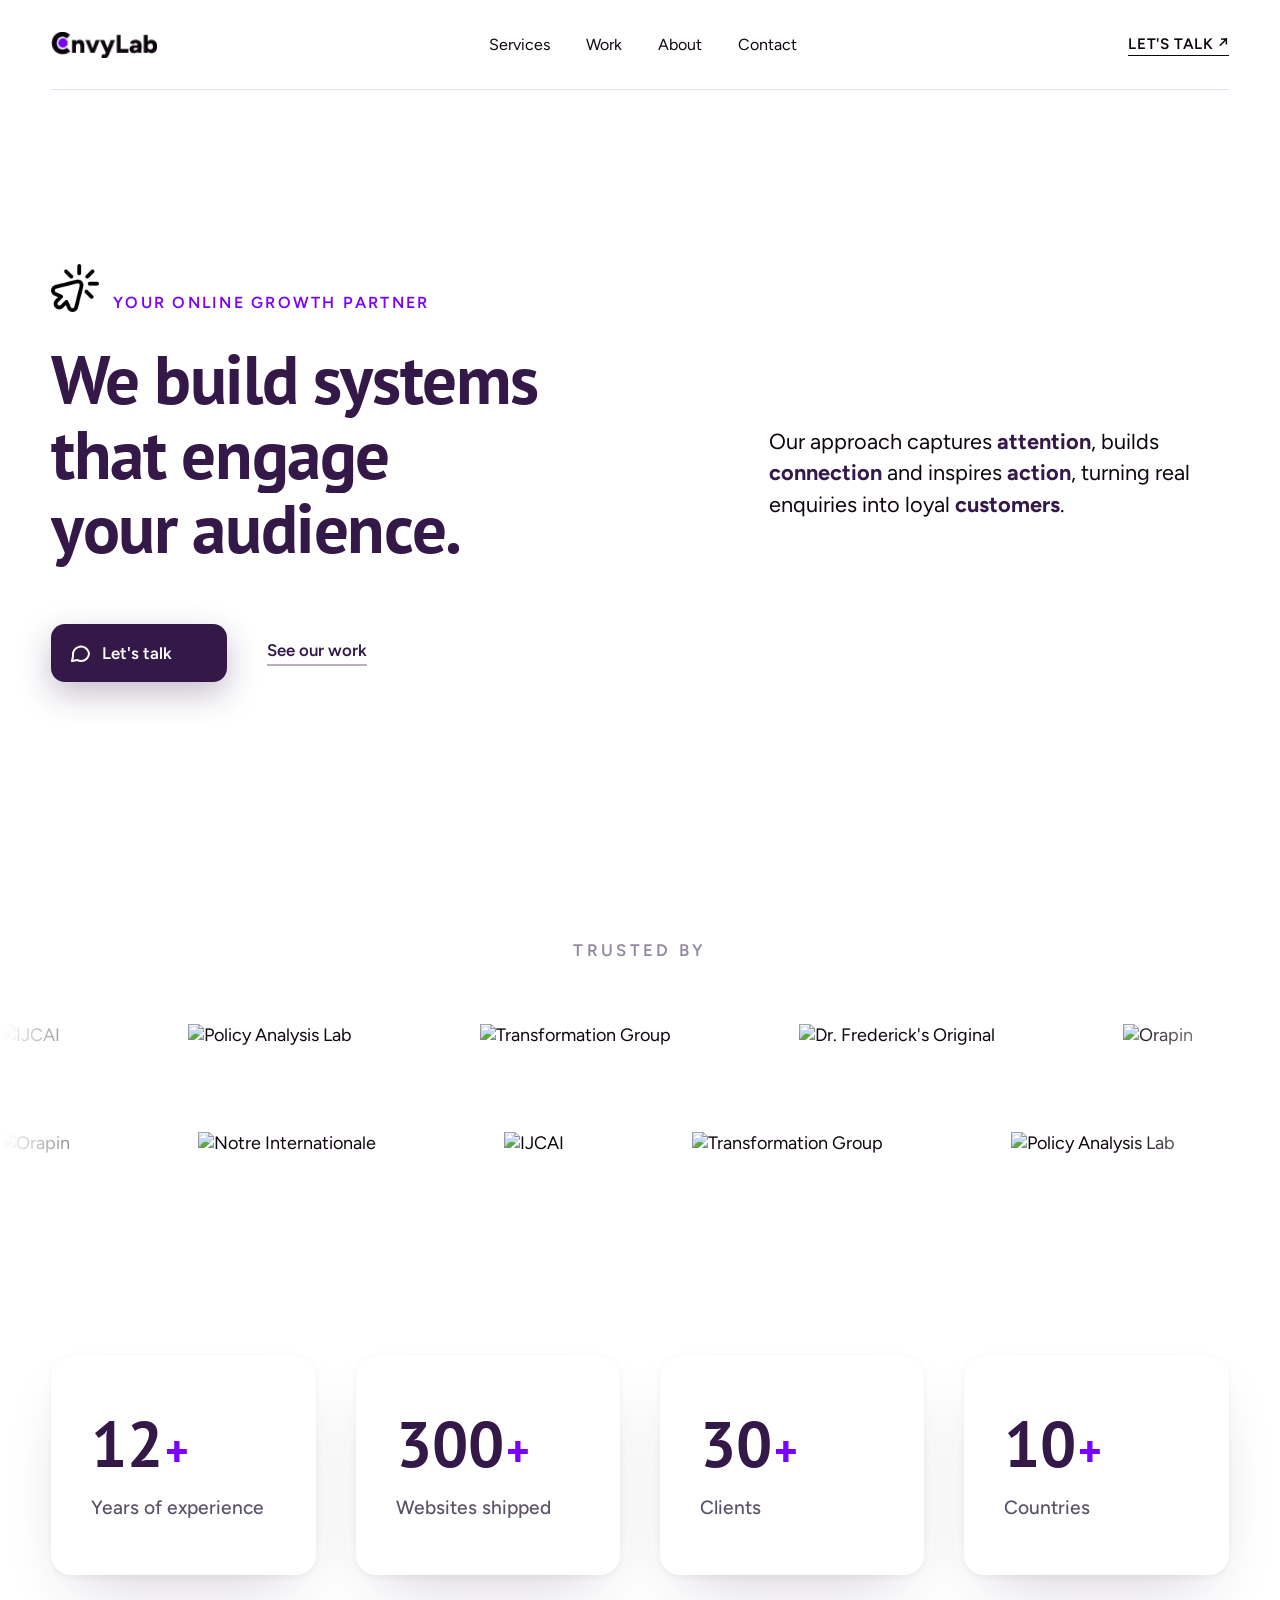
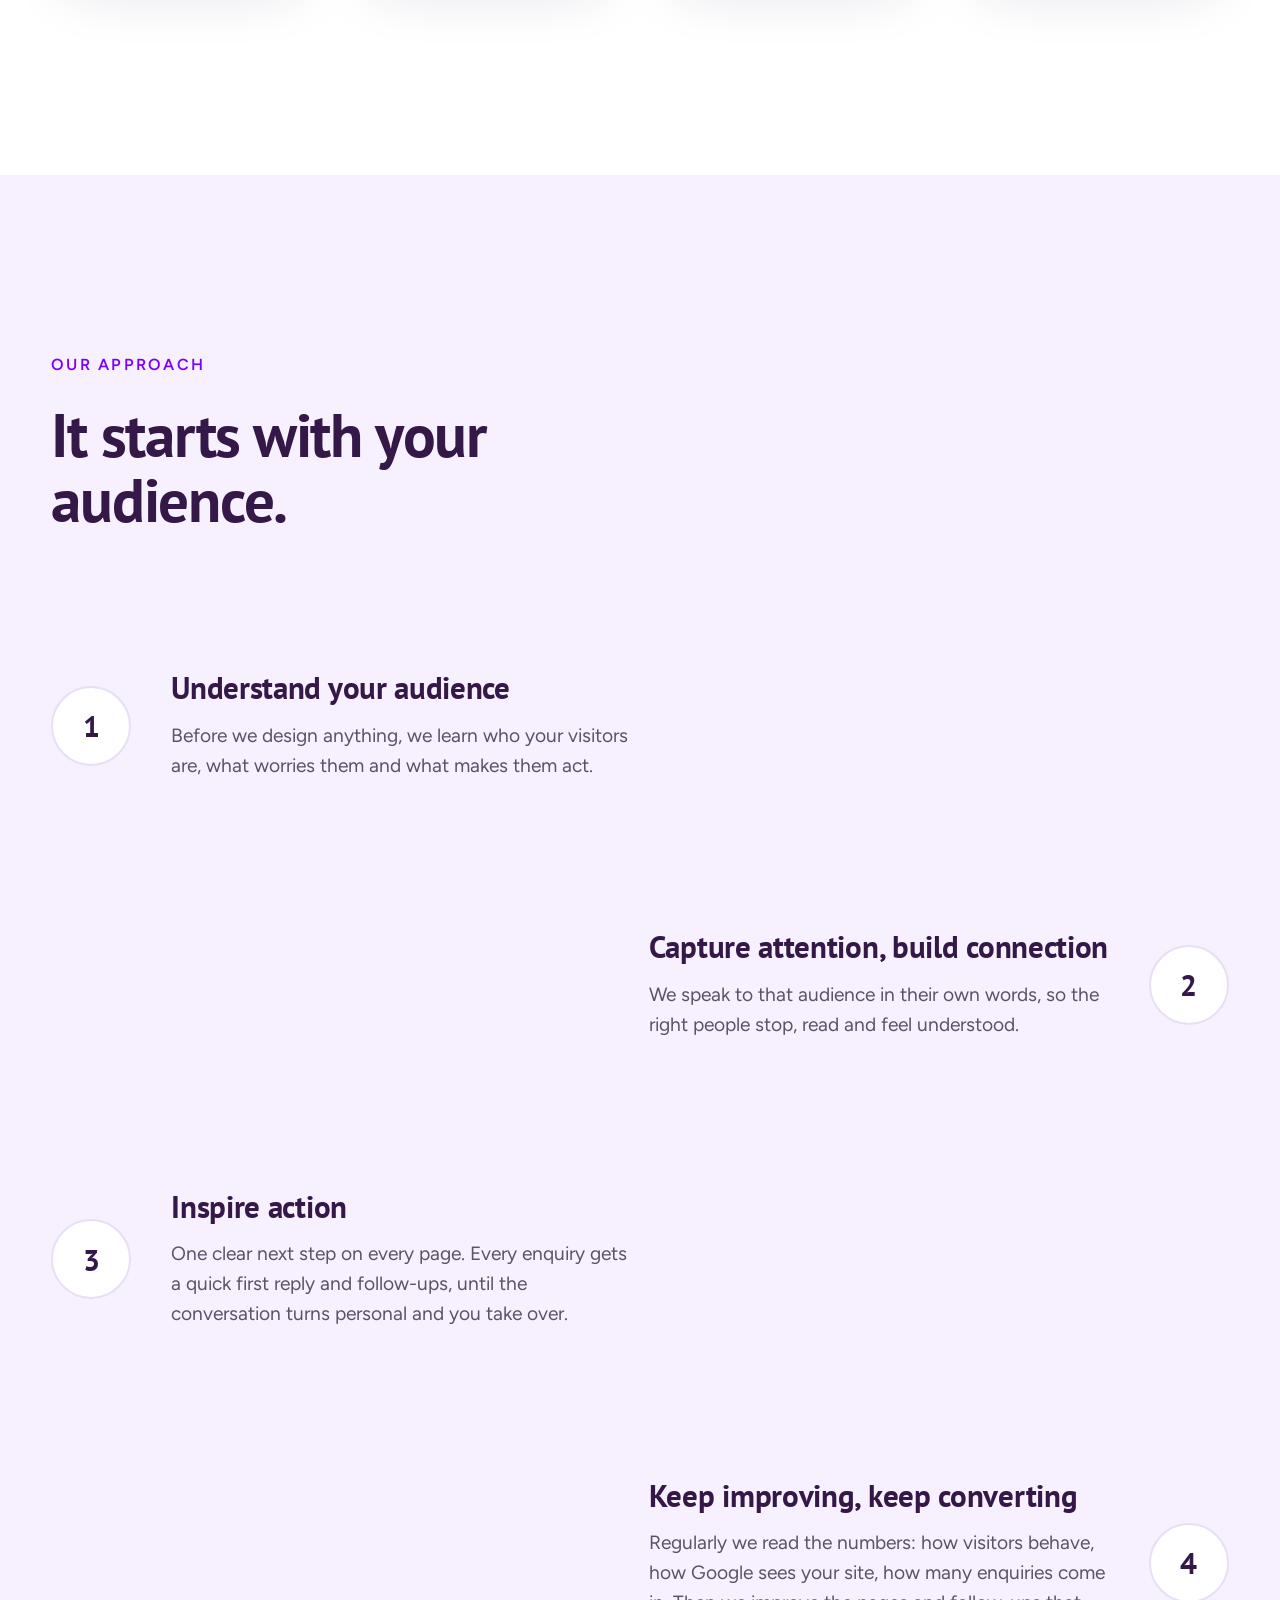
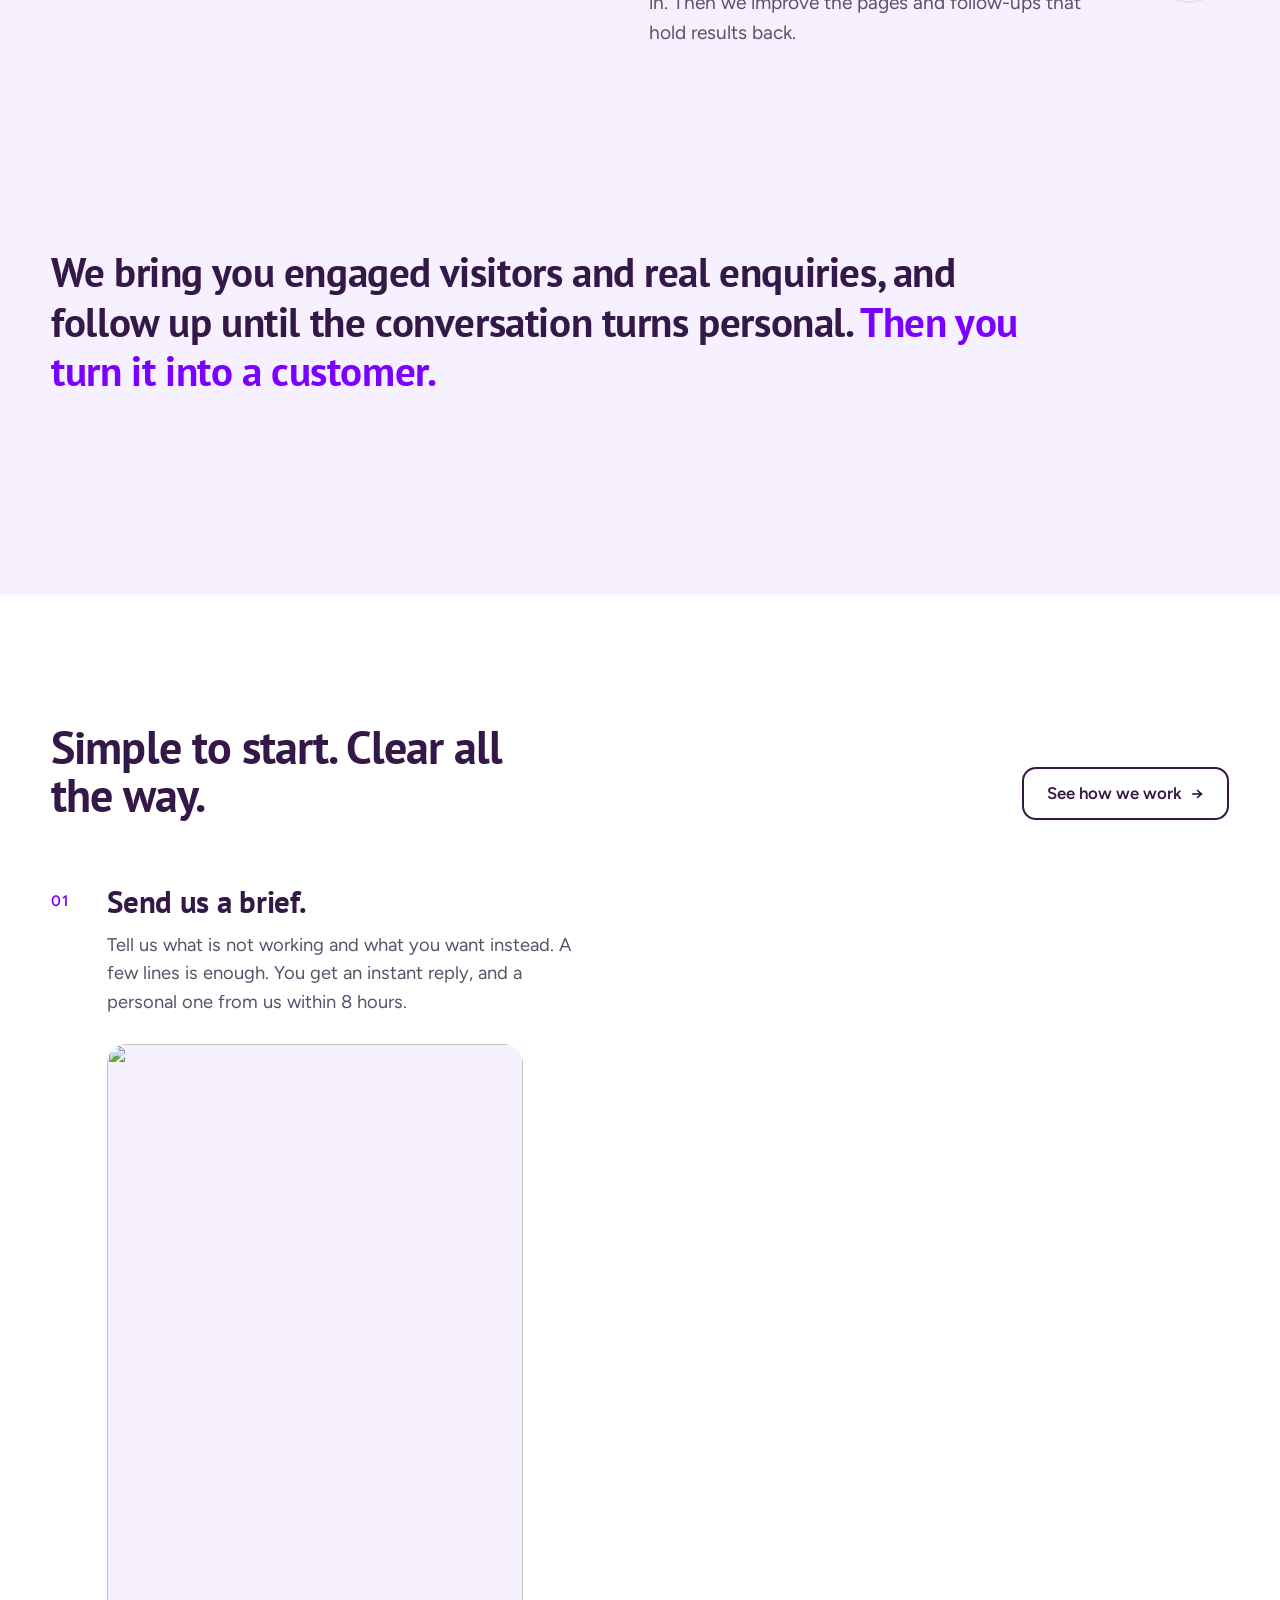
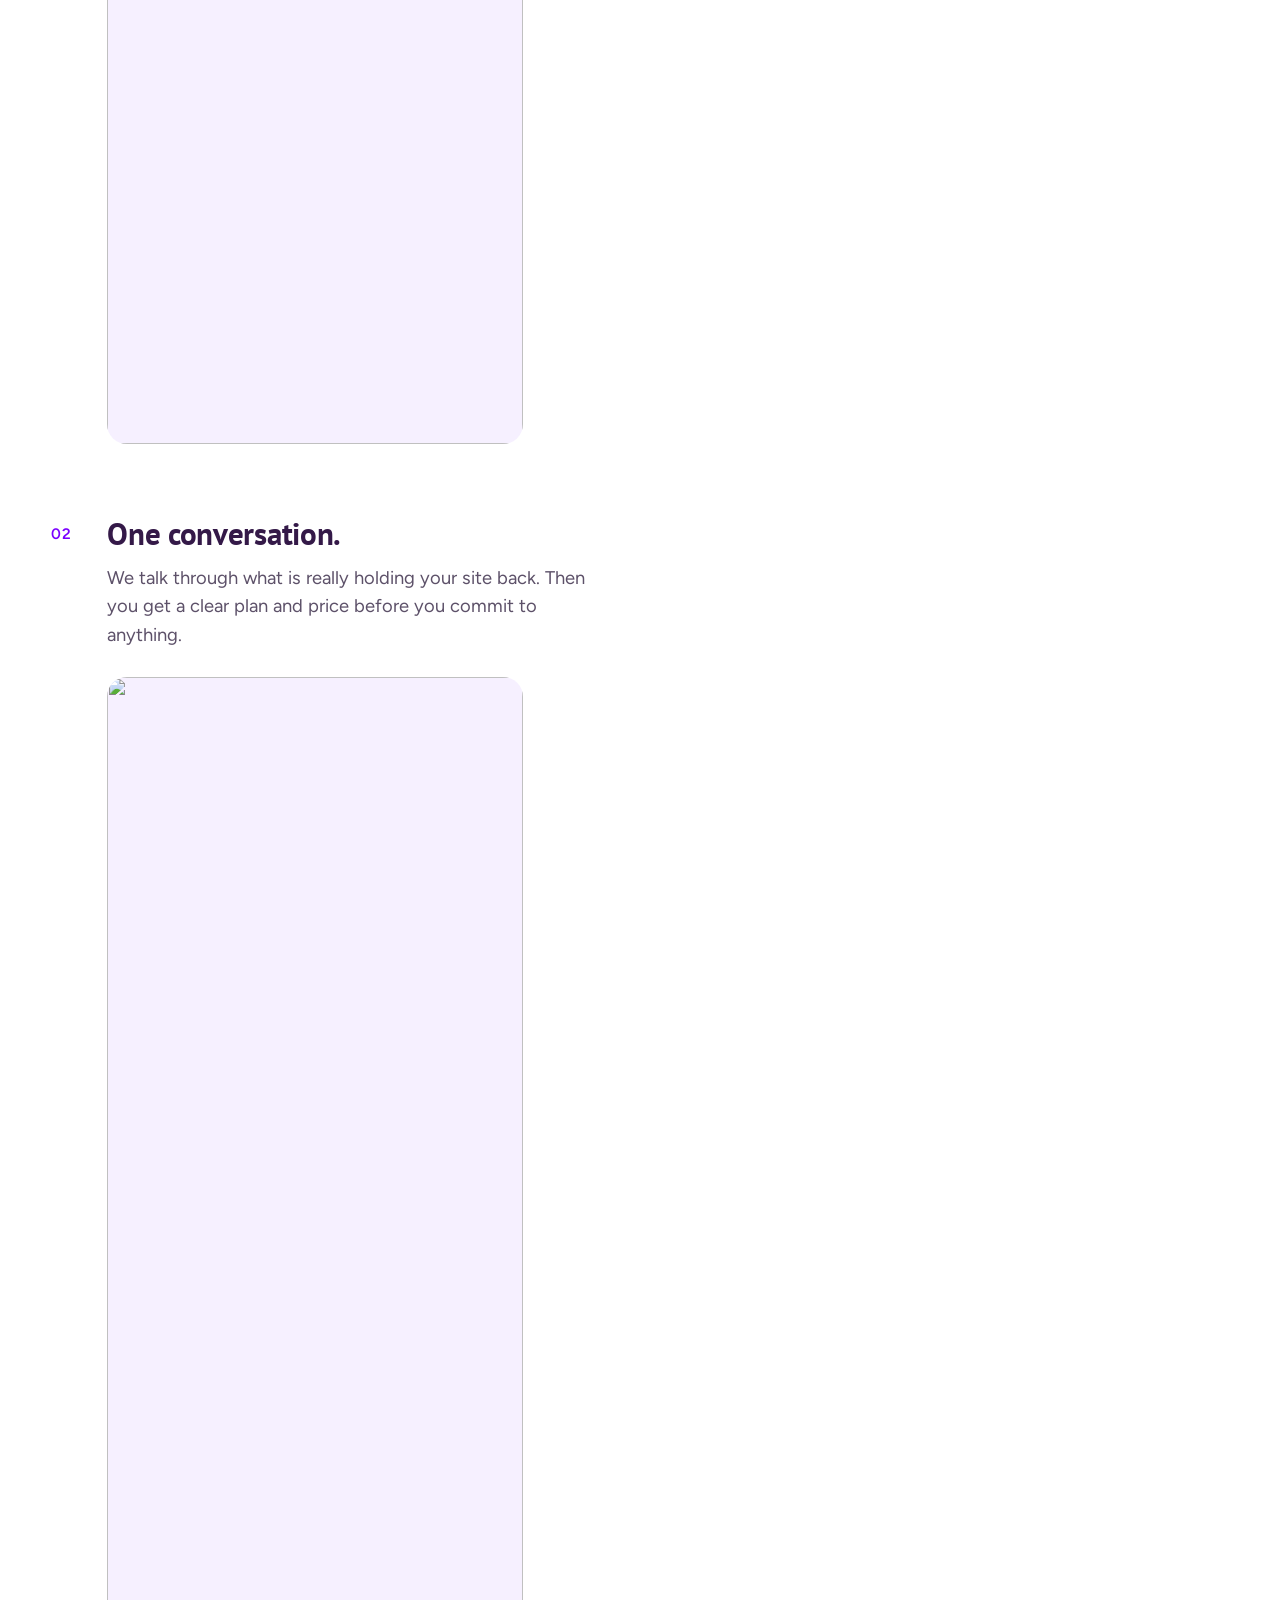
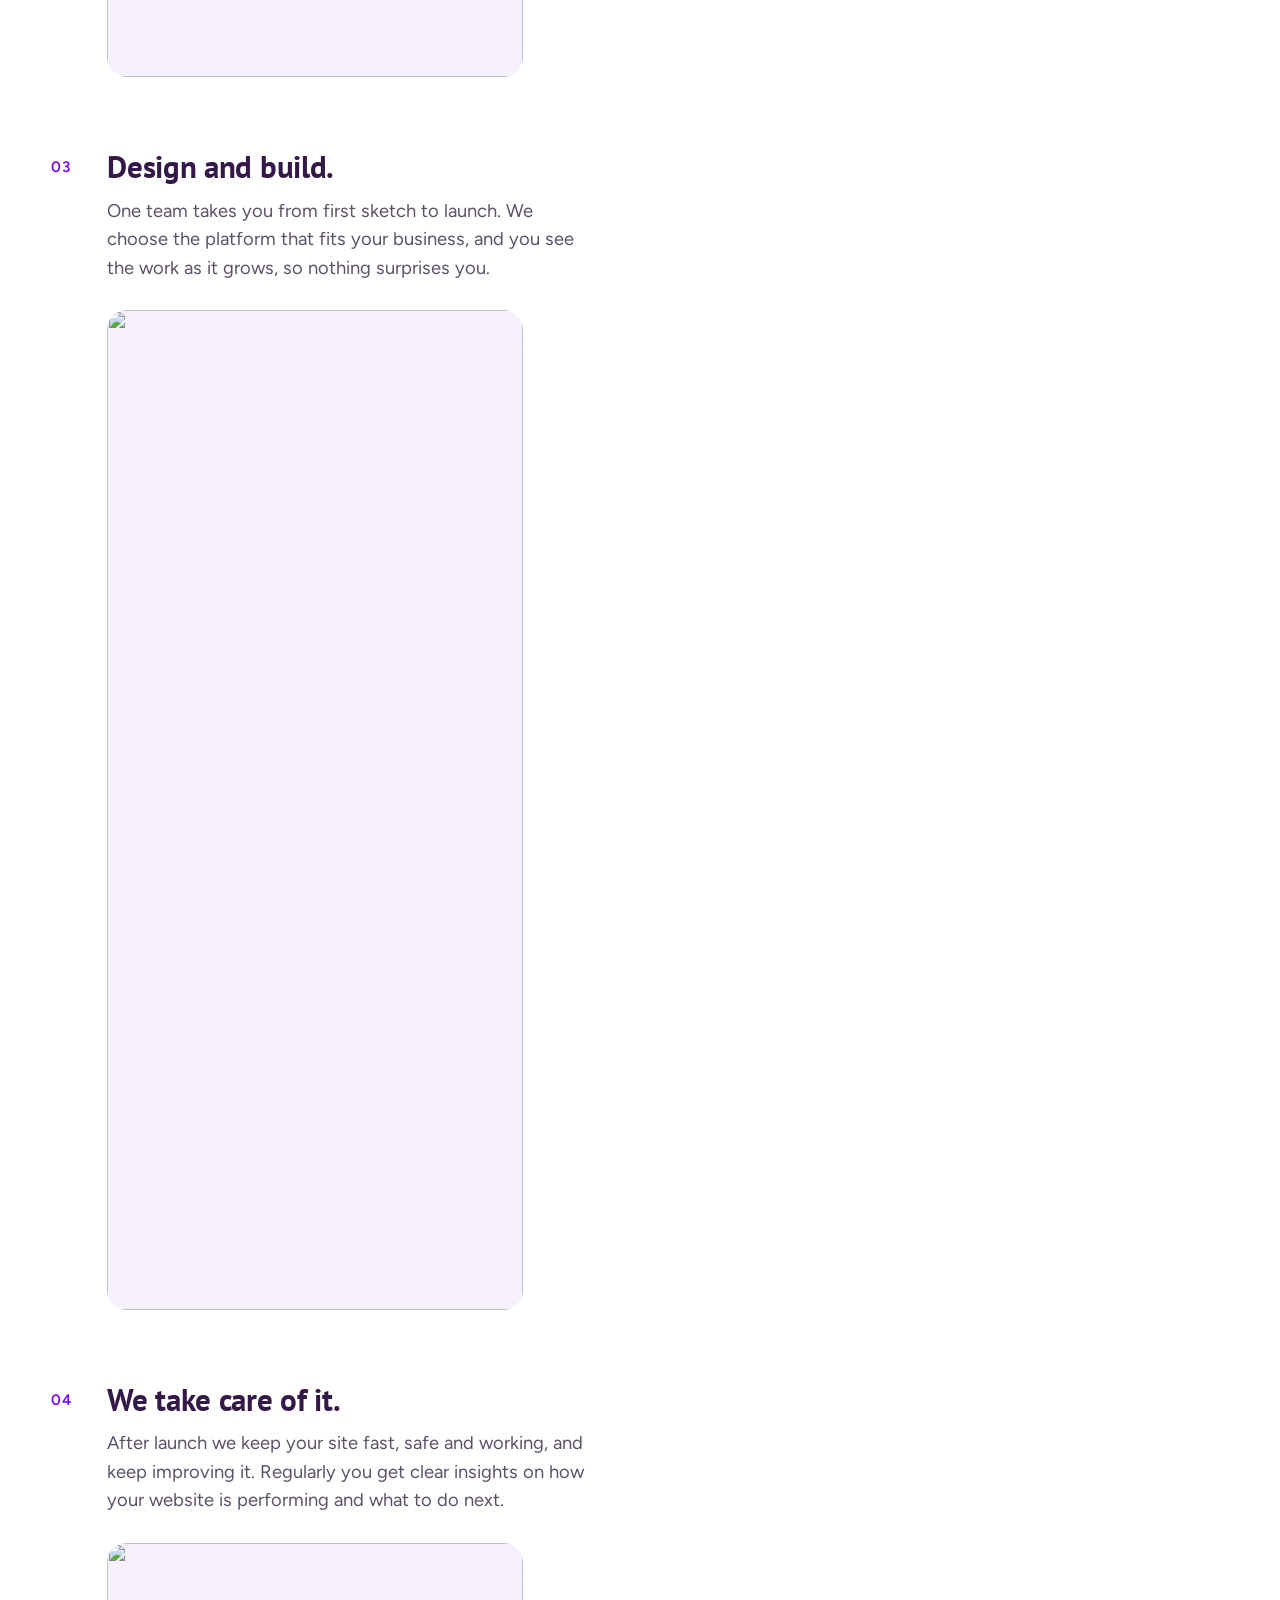
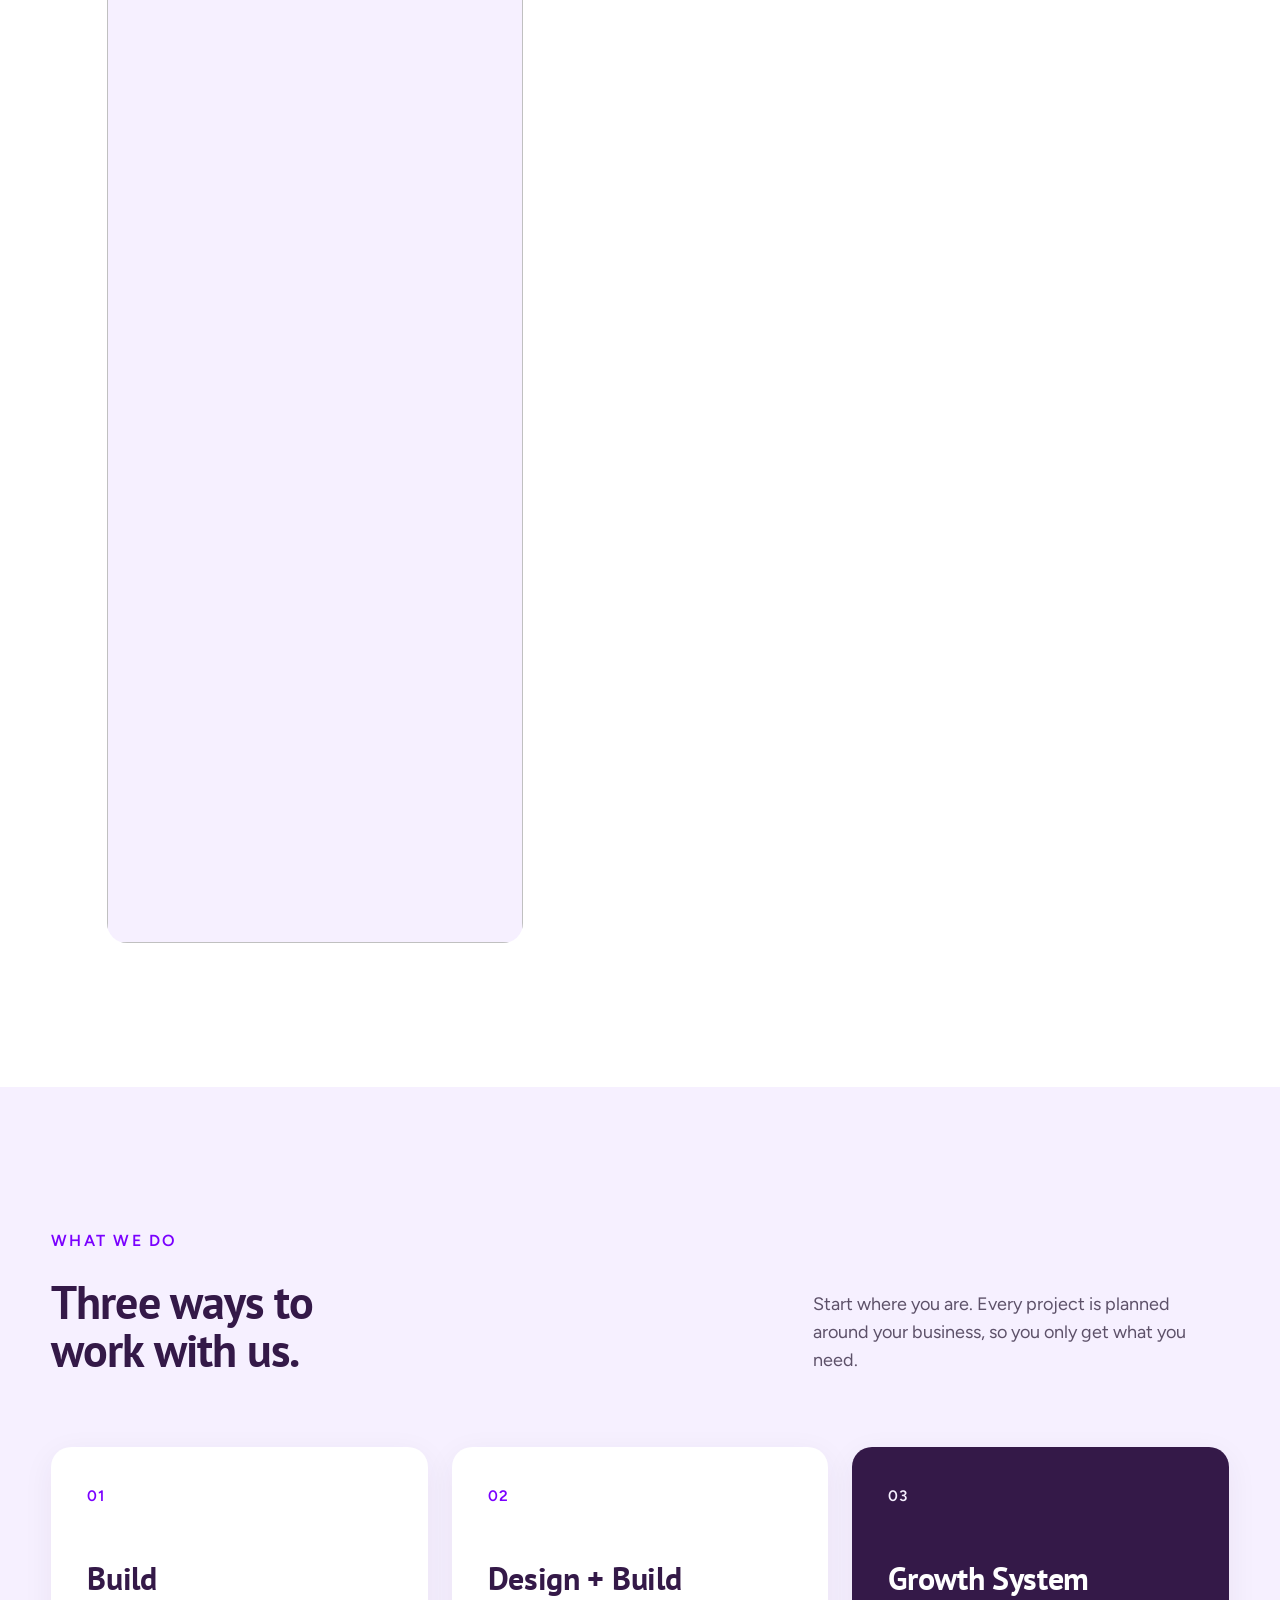
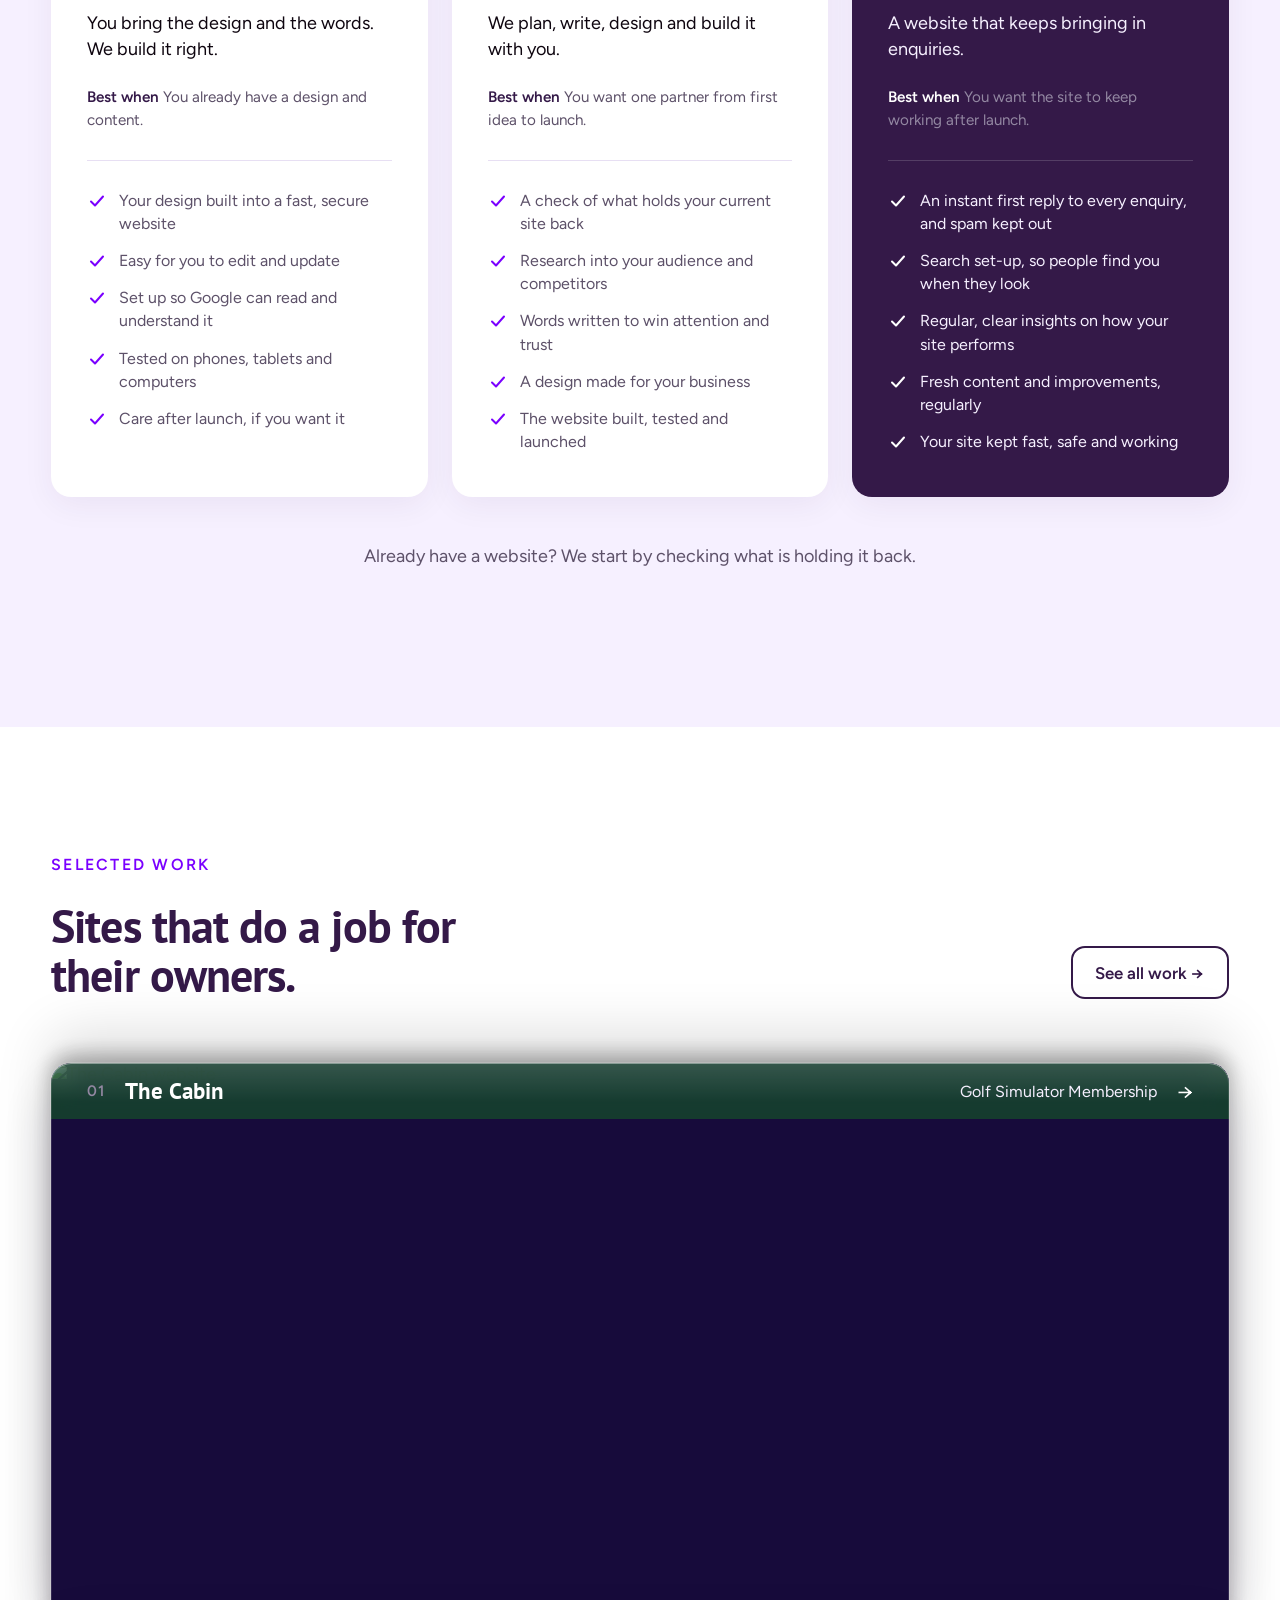
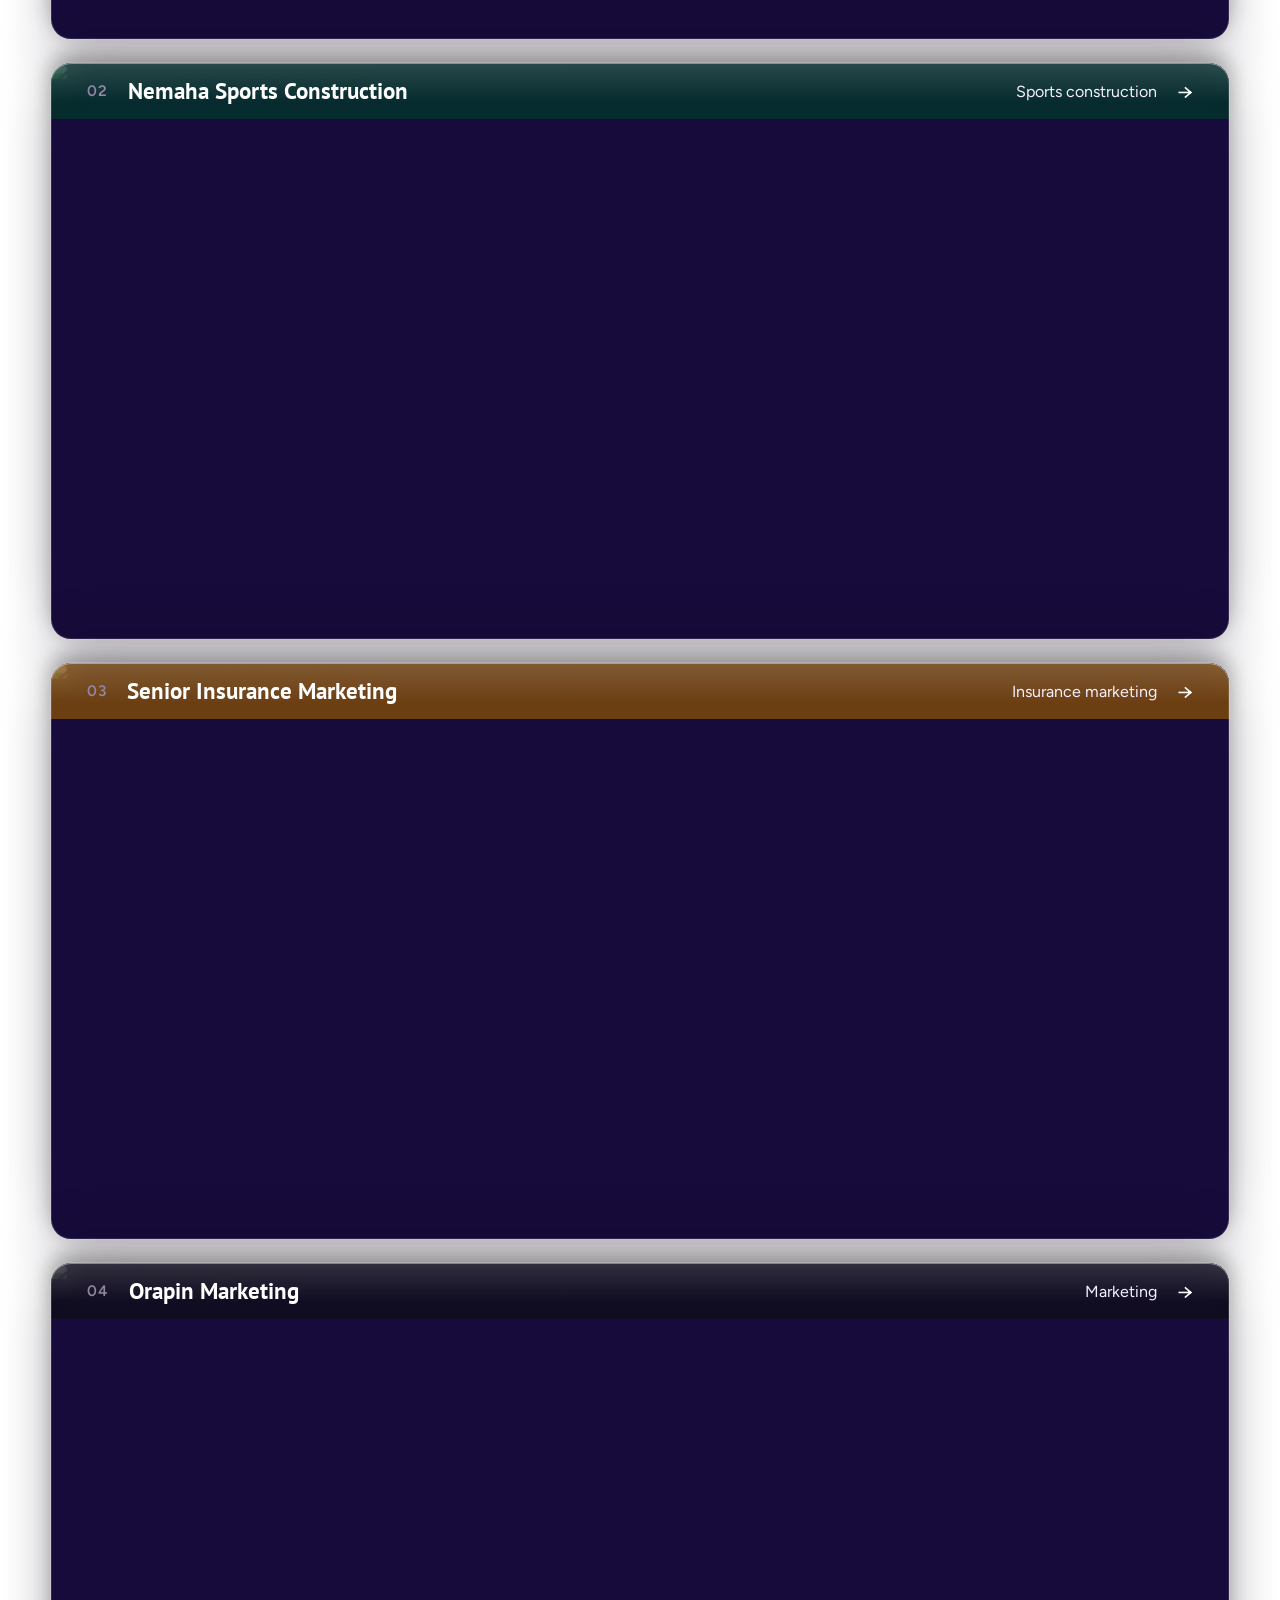
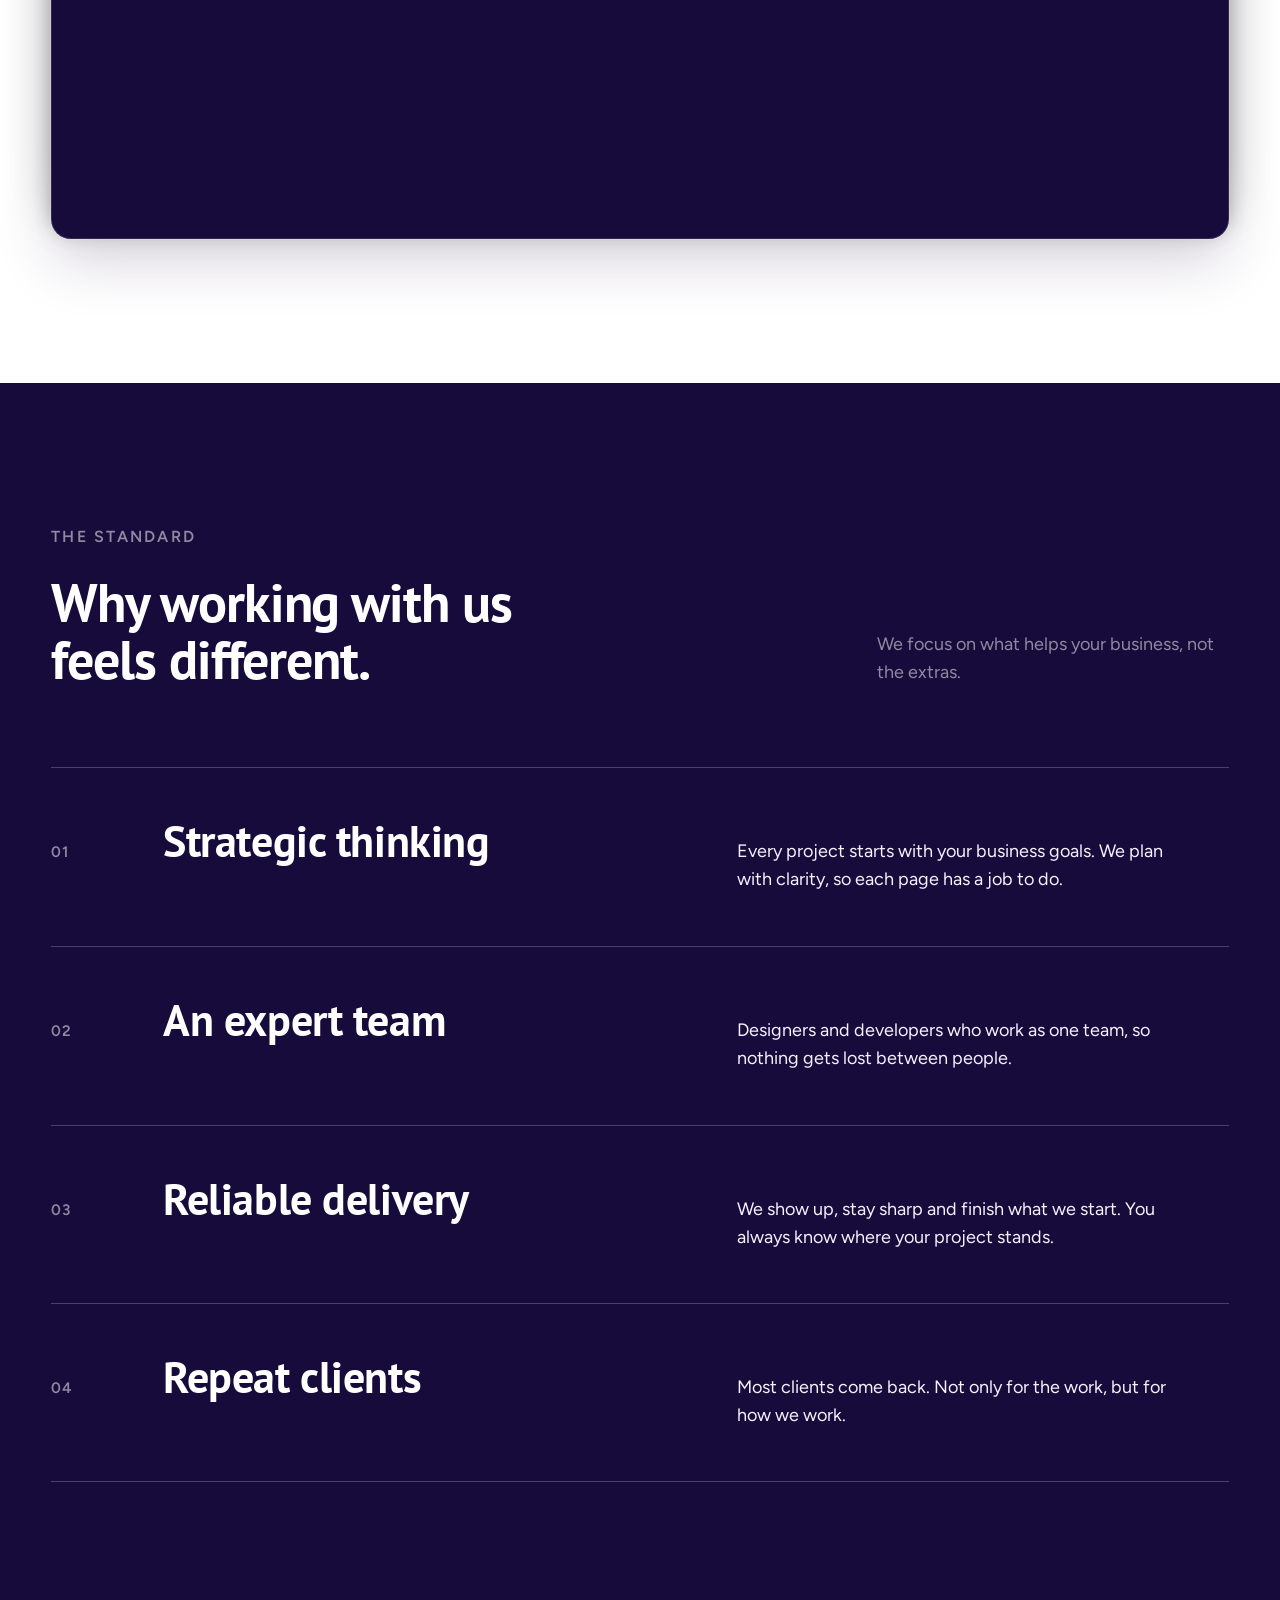
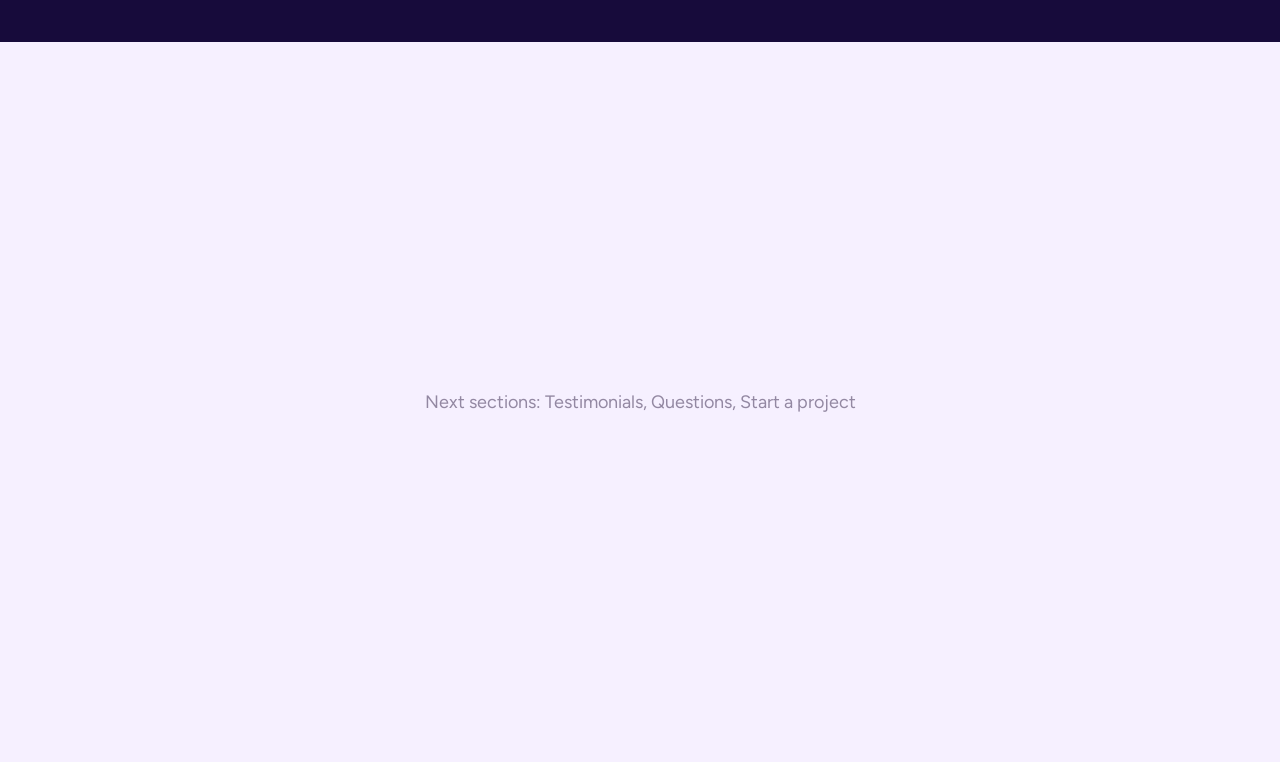
==== commit b62897cb: "case studies section" ====
--- a/index.html
+++ b/index.html
@@ -467,11 +467,107 @@
         </div>
       </section>
 
-      <!-- Placeholder so the page can scroll. Sections 6 to 10 go here. -->
-      <section class="next" id="work">
-        <p>
-          Next sections: Selected work (it will own #work)
-        </p>
+      <!-- 6. Selected work: cards stack as you scroll -->
+      <section class="work" id="work" aria-labelledby="work-title">
+        <div class="work__inner">
+          <p class="work__eyebrow">Selected work</p>
+          <header class="work__head">
+            <h2 id="work-title">Sites that do a job for their owners.</h2>
+            <a class="how__more" href="#work">See all work &rarr;</a>
+          </header>
+          <ol class="work__stack" id="workStack" style="--n: 4">
+            <li class="work__item" style="--i: 0; --tone: oklch(38% 0.09 150)">
+              <a class="work__card" href="https://www.convylab.com/case-study/the-cabin-golf-simulator-membership/" target="_blank" rel="noopener">
+                <span class="work__media"><img src="https://www.convylab.com/wp-content/uploads/2024/06/Golf-Club-portfolio.png" alt="The Cabin website" width="880" height="560" loading="lazy" /></span>
+                <span class="work__meta">
+                  <span class="work__num" aria-hidden="true">01</span>
+                  <span class="work__title">The Cabin</span>
+                  <span class="work__cat">Golf Simulator Membership</span>
+                  <span class="work__arrow" aria-hidden="true">&rarr;</span>
+                </span>
+                <span class="work__veil" aria-hidden="true"></span>
+              </a>
+            </li>
+            <li class="work__item" style="--i: 1; --tone: oklch(30% 0.07 165)">
+              <a class="work__card" href="https://www.convylab.com/case-study/nemaha-sports-construction/" target="_blank" rel="noopener">
+                <span class="work__media"><img src="https://www.convylab.com/wp-content/uploads/2024/06/Nemaha-Sports-portfolio.png" alt="Nemaha Sports Construction website" width="880" height="560" loading="lazy" /></span>
+                <span class="work__meta">
+                  <span class="work__num" aria-hidden="true">02</span>
+                  <span class="work__title">Nemaha Sports Construction</span>
+                  <span class="work__cat">Sports construction</span>
+                  <span class="work__arrow" aria-hidden="true">&rarr;</span>
+                </span>
+                <span class="work__veil" aria-hidden="true"></span>
+              </a>
+            </li>
+            <li class="work__item" style="--i: 2; --tone: oklch(50% 0.13 75)">
+              <a class="work__card" href="https://www.convylab.com/case-study/senior-insurance-marketing/" target="_blank" rel="noopener">
+                <span class="work__media"><img src="https://www.convylab.com/wp-content/uploads/2024/06/SIMKT-portfolio.png" alt="Senior Insurance Marketing website" width="880" height="560" loading="lazy" /></span>
+                <span class="work__meta">
+                  <span class="work__num" aria-hidden="true">03</span>
+                  <span class="work__title">Senior Insurance Marketing</span>
+                  <span class="work__cat">Insurance marketing</span>
+                  <span class="work__arrow" aria-hidden="true">&rarr;</span>
+                </span>
+                <span class="work__veil" aria-hidden="true"></span>
+              </a>
+            </li>
+            <li class="work__item" style="--i: 3; --tone: oklch(17% 0.01 280)">
+              <a class="work__card" href="https://www.convylab.com/case-study/orapin-marketing/" target="_blank" rel="noopener">
+                <span class="work__media"><img src="https://www.convylab.com/wp-content/uploads/2024/06/Orapin-Marketing-Portfolio.png" alt="Orapin Marketing website" width="880" height="560" loading="lazy" /></span>
+                <span class="work__meta">
+                  <span class="work__num" aria-hidden="true">04</span>
+                  <span class="work__title">Orapin Marketing</span>
+                  <span class="work__cat">Marketing</span>
+                  <span class="work__arrow" aria-hidden="true">&rarr;</span>
+                </span>
+                <span class="work__veil" aria-hidden="true"></span>
+              </a>
+            </li>
+          </ol>
+        </div>
+      </section>
+
+      <!-- 7. The standard: why working with us feels different -->
+      <section class="std" id="standard" aria-labelledby="std-title">
+        <div class="std__inner">
+          <p class="std__eyebrow">The standard</p>
+          <div class="std__head">
+            <h2 id="std-title">Why working with us feels different.</h2>
+            <p class="std__intro">We focus on what helps your business, not the extras.</p>
+          </div>
+          <ol class="std__list">
+            <li class="std__row">
+              <span class="std__line" aria-hidden="true"></span>
+              <span class="std__num" aria-hidden="true">01</span>
+              <h3>Strategic thinking</h3>
+              <p>Every project starts with your business goals. We plan with clarity, so each page has a job to do.</p>
+            </li>
+            <li class="std__row">
+              <span class="std__line" aria-hidden="true"></span>
+              <span class="std__num" aria-hidden="true">02</span>
+              <h3>An expert team</h3>
+              <p>Designers and developers who work as one team, so nothing gets lost between people.</p>
+            </li>
+            <li class="std__row">
+              <span class="std__line" aria-hidden="true"></span>
+              <span class="std__num" aria-hidden="true">03</span>
+              <h3>Reliable delivery</h3>
+              <p>We show up, stay sharp and finish what we start. You always know where your project stands.</p>
+            </li>
+            <li class="std__row">
+              <span class="std__line" aria-hidden="true"></span>
+              <span class="std__num" aria-hidden="true">04</span>
+              <h3>Repeat clients</h3>
+              <p>Most clients come back. Not only for the work, but for how we work.</p>
+            </li>
+          </ol>
+        </div>
+      </section>
+
+      <!-- Placeholder so the page can scroll. Sections 8 to 10 go here. -->
+      <section class="next">
+        <p>Next sections: Testimonials, Questions, Start a project</p>
       </section>
     </main>
 
--- a/src/css/style.css
+++ b/src/css/style.css
@@ -531,6 +531,331 @@
   color: var(--muted);
 }
 
+/* ---------- 12. Selected work: cards that stack ---------- */
+.work {
+  background: var(--white);
+  padding: 8rem 0 9rem;
+}
+
+.work__inner {
+  width: var(--wrap);
+  margin: 0 auto;
+}
+
+.work__eyebrow {
+  font-size: 1rem;
+  font-weight: 600;
+  letter-spacing: 0.14em;
+  text-transform: uppercase;
+  color: var(--accent);
+  margin-bottom: 1.75rem;
+}
+
+.work__head {
+  display: flex;
+  align-items: flex-end;
+  justify-content: space-between;
+  gap: 2rem;
+  margin-bottom: 4rem;
+}
+
+.work h2 {
+  font-family: var(--font-head);
+  font-weight: 700;
+  font-size: clamp(2.2rem, 3.6vw, 3.25rem);
+  line-height: 1.05;
+  letter-spacing: -0.02em;
+  color: var(--primary);
+  max-width: 18ch;
+}
+
+.work__stack {
+  list-style: none;
+  margin: 0;
+  padding: 0;
+  display: grid;
+  gap: 1.5rem;
+}
+
+.work__card {
+  display: block;
+  position: relative;
+  height: min(64svh, 40rem);
+  border-radius: 1.25rem;
+  overflow: hidden;
+  background: var(--secondary);
+  /* the first shadow falls upward onto the card behind, which is what makes it read as a stack */
+  box-shadow:
+    0 0 0 0.0625rem oklch(100% 0 0 / 0.16),     /* thin light outline, so a dark card still separates from a dark card */
+    0 -0.5rem 1.25rem oklch(0% 0 0 / 0.28),
+    0 -1.75rem 3.5rem oklch(0% 0 0 / 0.14),
+    0 1.5rem 3.5rem oklch(27.7% 0.087 308 / 0.18);
+  will-change: transform;
+}
+
+/* the photo fills the card; the title bar floats on top in the project's own colour */
+.work__media {
+  position: absolute;
+  inset: 0;
+  overflow: hidden;
+}
+
+.work__media img {
+  width: 100%;
+  height: 100%;
+  object-fit: cover;
+  object-position: center top;
+  display: block;
+}
+
+.work__meta {
+  position: absolute;
+  inset: 0 0 auto 0;
+  height: 3.5rem;
+  display: flex;
+  align-items: center;
+  gap: 1.25rem;
+  padding: 0 2.25rem;
+  color: var(--white);
+  background:
+    linear-gradient(to bottom, oklch(100% 0 0 / 0.14), oklch(100% 0 0 / 0) 70%),
+    color-mix(in oklch, var(--tone, var(--secondary)) 72%, transparent);
+  -webkit-backdrop-filter: blur(0.875rem) saturate(1.3);
+  backdrop-filter: blur(0.875rem) saturate(1.3);
+}
+
+.work__num {
+  font-weight: 600;
+  font-size: 0.95rem;
+  letter-spacing: 0.08em;
+  color: var(--muted);
+}
+
+.work__title {
+  font-family: var(--font-head);
+  font-weight: 700;
+  font-size: clamp(1.25rem, 1.8vw, 1.625rem);
+  line-height: 1;
+}
+
+.work__cat {
+  margin-left: auto;
+  font-size: 1rem;
+  color: var(--tint);
+}
+
+.work__arrow {
+  font-size: 1.375rem;
+  transition: transform 0.6s cubic-bezier(0.16, 1, 0.3, 1);
+}
+
+.work__card:hover .work__arrow {
+  transform: translateX(0.375rem);
+}
+
+/* a light rim drawn above the photo: dark shadows vanish on dark photos, a thin light edge does not */
+.work__card::after {
+  content: "";
+  position: absolute;
+  inset: 0;
+  border-radius: inherit;
+  box-shadow:
+    inset 0 0.0625rem 0 oklch(100% 0 0 / 0.34),
+    inset 0 0 0 0.0625rem oklch(100% 0 0 / 0.12);
+  pointer-events: none;
+  z-index: 2;
+}
+
+/* a soft dark layer that gets stronger as more cards cover this one */
+.work__veil {
+  position: absolute;
+  inset: 0;
+  background: var(--secondary);
+  opacity: 0;
+  pointer-events: none;
+}
+
+/* Desktop with motion: every card sticks near the top, the next one slides over it */
+.work {
+  --off: 4.25rem; /* how far each card sits below the one behind it */
+  --gap: 1.5rem;  /* space between cards before they stack */
+}
+
+/* Desktop with motion: every card sticks near the top and the next one slides over it.
+   Each card's bottom margin is longer the earlier it is, so when the last card reaches
+   its place the whole stack leaves together and the title bars never collapse onto each other. */
+.work.is-stacked .work__stack {
+  display: block;
+}
+
+.work.is-stacked .work__item {
+  position: sticky;
+  top: calc(var(--nav-h) + 0.5rem + var(--i) * var(--off));
+  margin-bottom: calc((var(--n) - 1 - var(--i)) * var(--off));
+  margin-top: calc(var(--gap) - (var(--n) - var(--i)) * var(--off));
+}
+
+.work.is-stacked .work__item:first-child {
+  margin-top: 0;
+}
+
+@media (max-height: 46rem) {
+  .work {
+    --off: 3.75rem;
+  }
+}
+
+@media (max-width: 56.25rem) {
+  .work {
+    padding: 6rem 0 6.5rem;
+  }
+
+  .work__head {
+    flex-direction: column;
+    align-items: flex-start;
+    gap: 1.25rem;
+    margin-bottom: 3rem;
+  }
+
+  .work__card {
+    height: 20rem;
+  }
+
+  .work__meta {
+    padding: 0 1.25rem;
+    gap: 0.75rem;
+  }
+
+  .work__cat,
+  .work__arrow {
+    display: none;
+  }
+}
+
+/* ---------- 13. The standard: why working with us feels different ---------- */
+.std {
+  background: var(--secondary);
+  color: var(--white);
+  padding: 9rem 0 10rem;
+}
+
+.std__inner {
+  width: var(--wrap);
+  margin: 0 auto;
+}
+
+.std__eyebrow {
+  font-size: 1rem;
+  font-weight: 600;
+  letter-spacing: 0.14em;
+  text-transform: uppercase;
+  color: var(--muted);
+  margin-bottom: 1.75rem;
+}
+
+.std__head {
+  display: flex;
+  align-items: flex-end;
+  justify-content: space-between;
+  gap: 3rem;
+  margin-bottom: 5rem;
+}
+
+.std h2 {
+  font-family: var(--font-head);
+  font-weight: 700;
+  font-size: clamp(2.2rem, 4.2vw, 4rem);
+  line-height: 1.05;
+  letter-spacing: -0.02em;
+  color: var(--white);
+  max-width: 16ch;
+}
+
+.std__intro {
+  max-width: 22rem;
+  font-size: 1.125rem;
+  line-height: 1.55;
+  color: var(--muted);
+}
+
+.std__list {
+  list-style: none;
+  margin: 0;
+  padding: 0;
+}
+
+.std__row {
+  position: relative;
+  display: grid;
+  grid-template-columns: 5rem 1.1fr 1fr;
+  align-items: baseline;
+  gap: 2rem;
+  padding: 3.25rem 0;
+}
+
+/* the hairline above each row draws itself from the left as the row arrives */
+.std__line {
+  position: absolute;
+  inset: 0 0 auto 0;
+  height: 0.0625rem;
+  background: oklch(100% 0 0 / 0.22);
+  transform-origin: left;
+}
+
+.std__row:last-child::after {
+  content: "";
+  position: absolute;
+  inset: auto 0 0 0;
+  height: 0.0625rem;
+  background: oklch(100% 0 0 / 0.22);
+}
+
+.std__num {
+  font-weight: 600;
+  font-size: 0.95rem;
+  letter-spacing: 0.08em;
+  color: var(--muted);
+}
+
+.std h3 {
+  font-family: var(--font-head);
+  font-weight: 700;
+  font-size: clamp(1.9rem, 3.4vw, 3.25rem);
+  line-height: 1.05;
+  letter-spacing: -0.01em;
+  color: var(--white);
+}
+
+.std__row p {
+  max-width: 28rem;
+  font-size: 1.125rem;
+  line-height: 1.55;
+  color: var(--tint);
+}
+
+@media (max-width: 56.25rem) {
+  .std {
+    padding: 6rem 0 6.5rem;
+  }
+
+  .std__head {
+    flex-direction: column;
+    align-items: flex-start;
+    gap: 1.25rem;
+    margin-bottom: 3rem;
+  }
+
+  .std__row {
+    grid-template-columns: 3rem 1fr;
+    gap: 0.75rem 1rem;
+    padding: 2.25rem 0;
+  }
+
+  .std__row p {
+    grid-column: 2;
+  }
+}
+
 /* ---------- 8. Small screens ---------- */
 @media (max-width: 68.75rem) {
   .stats {
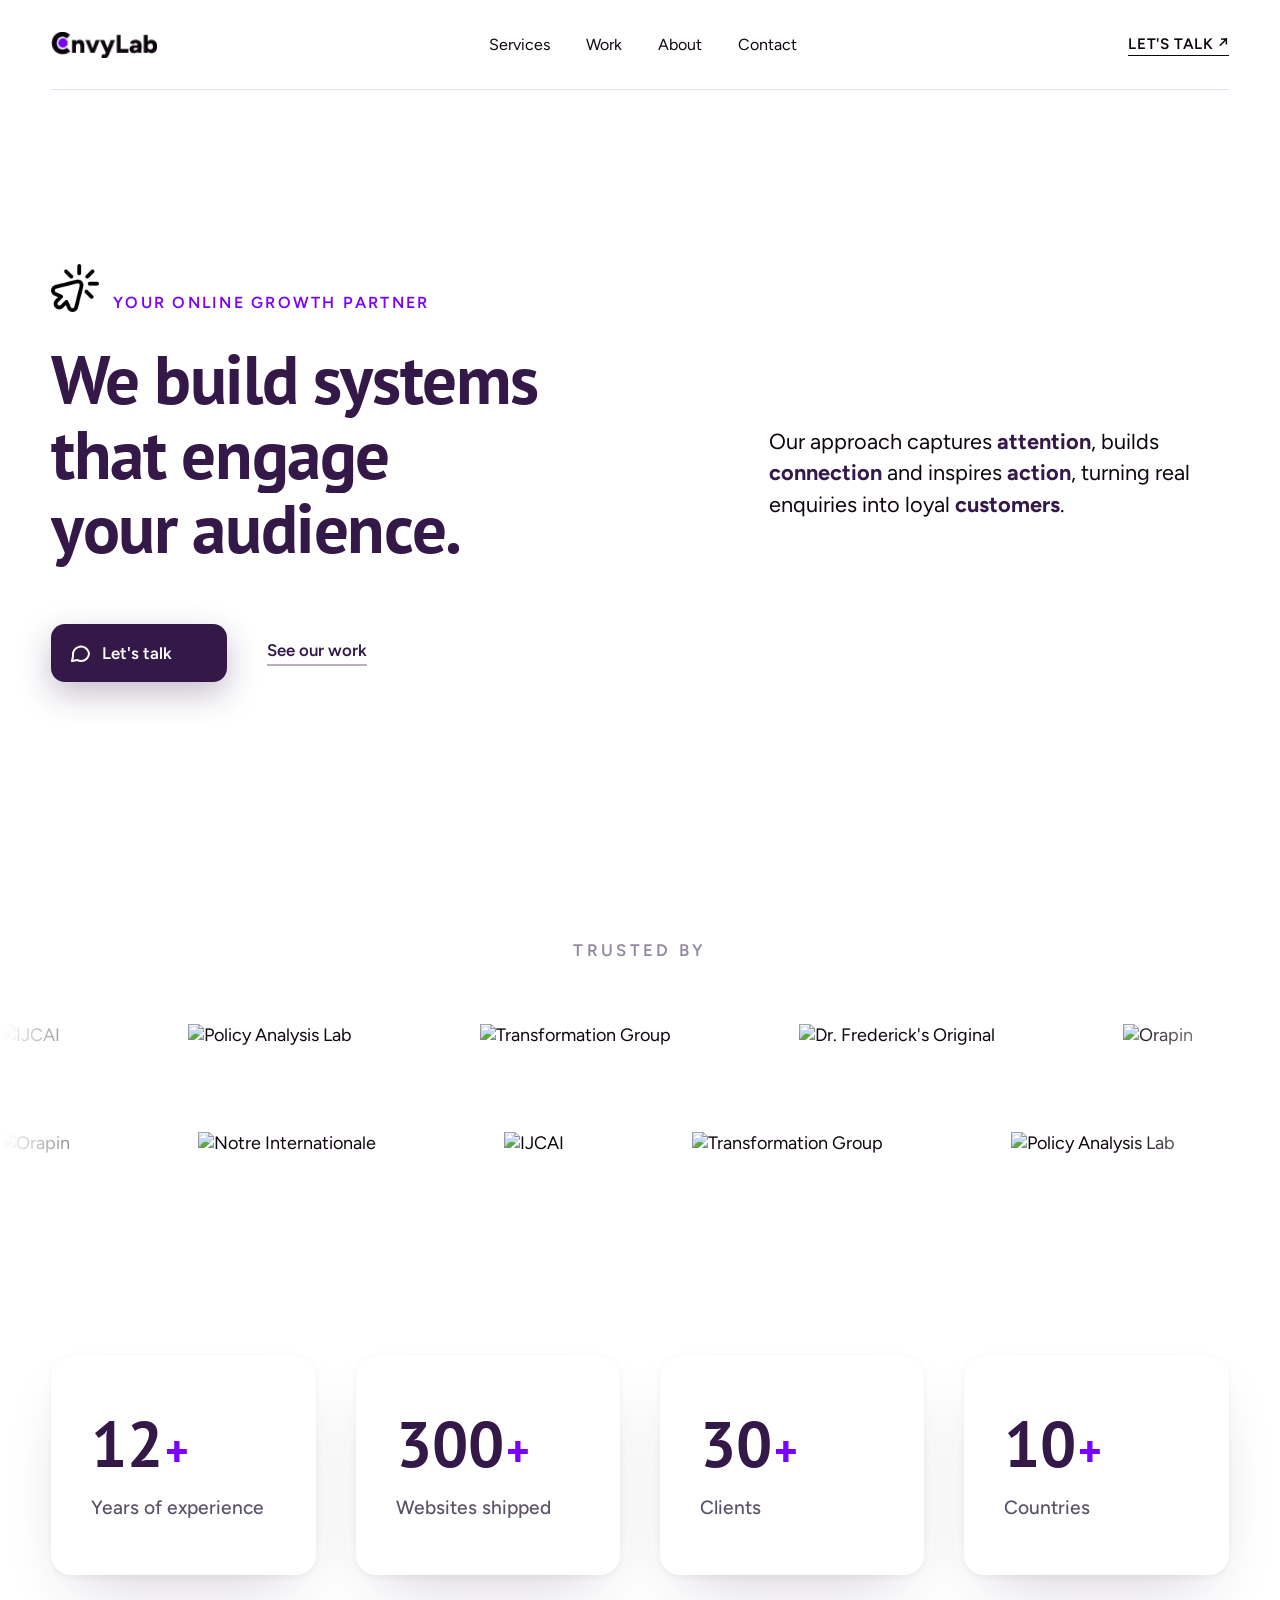
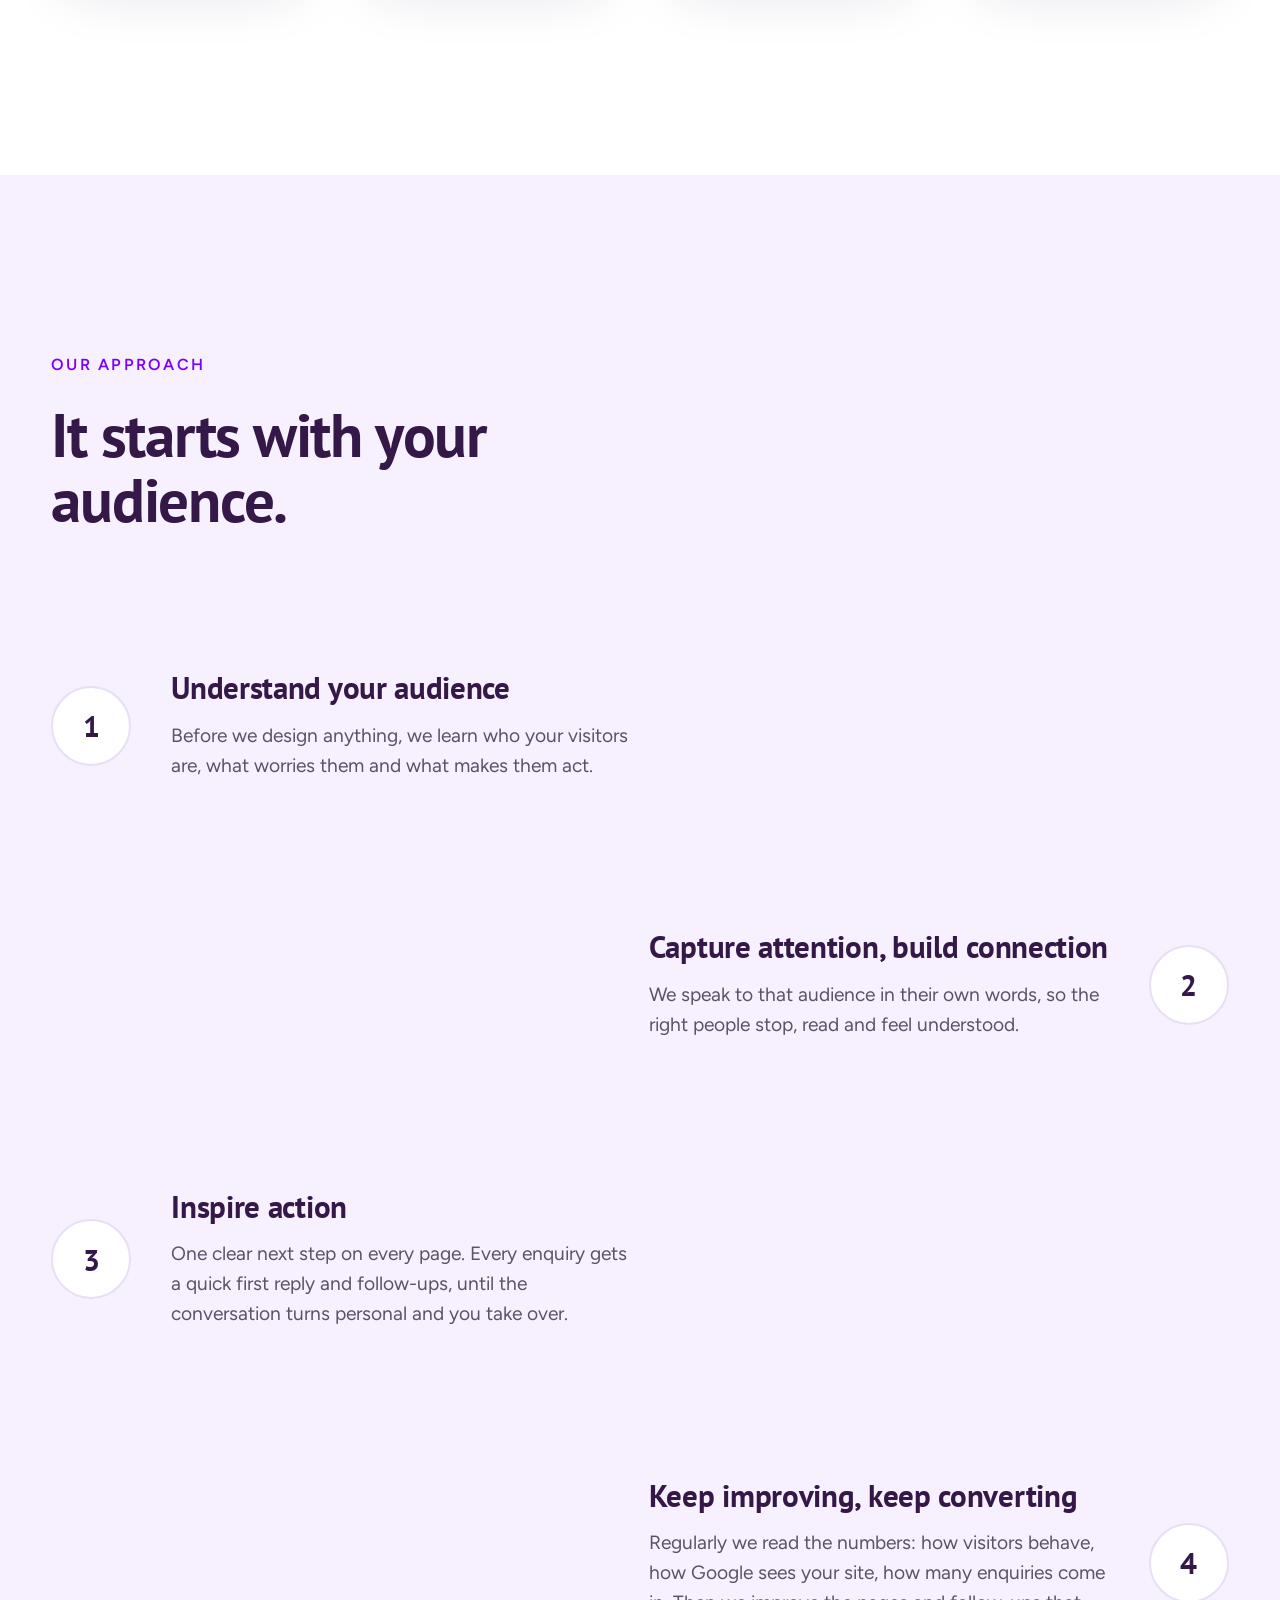
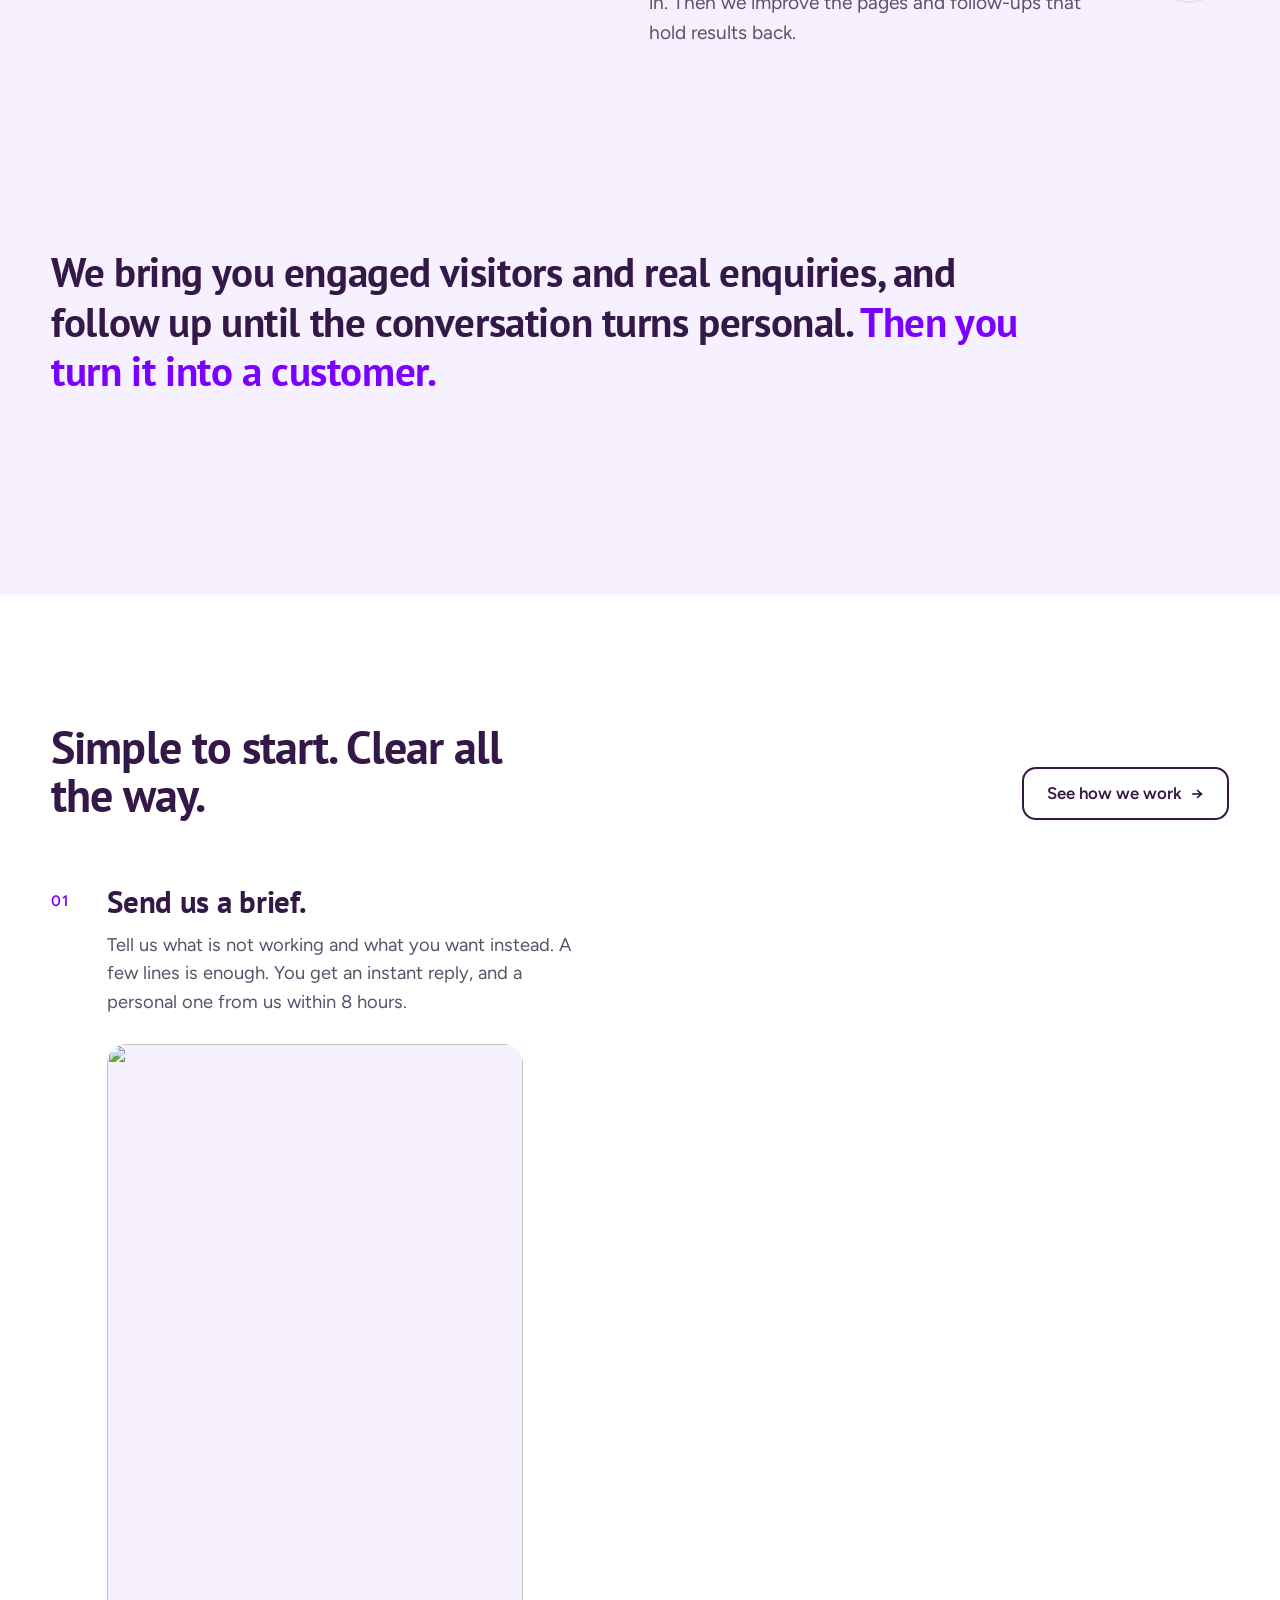
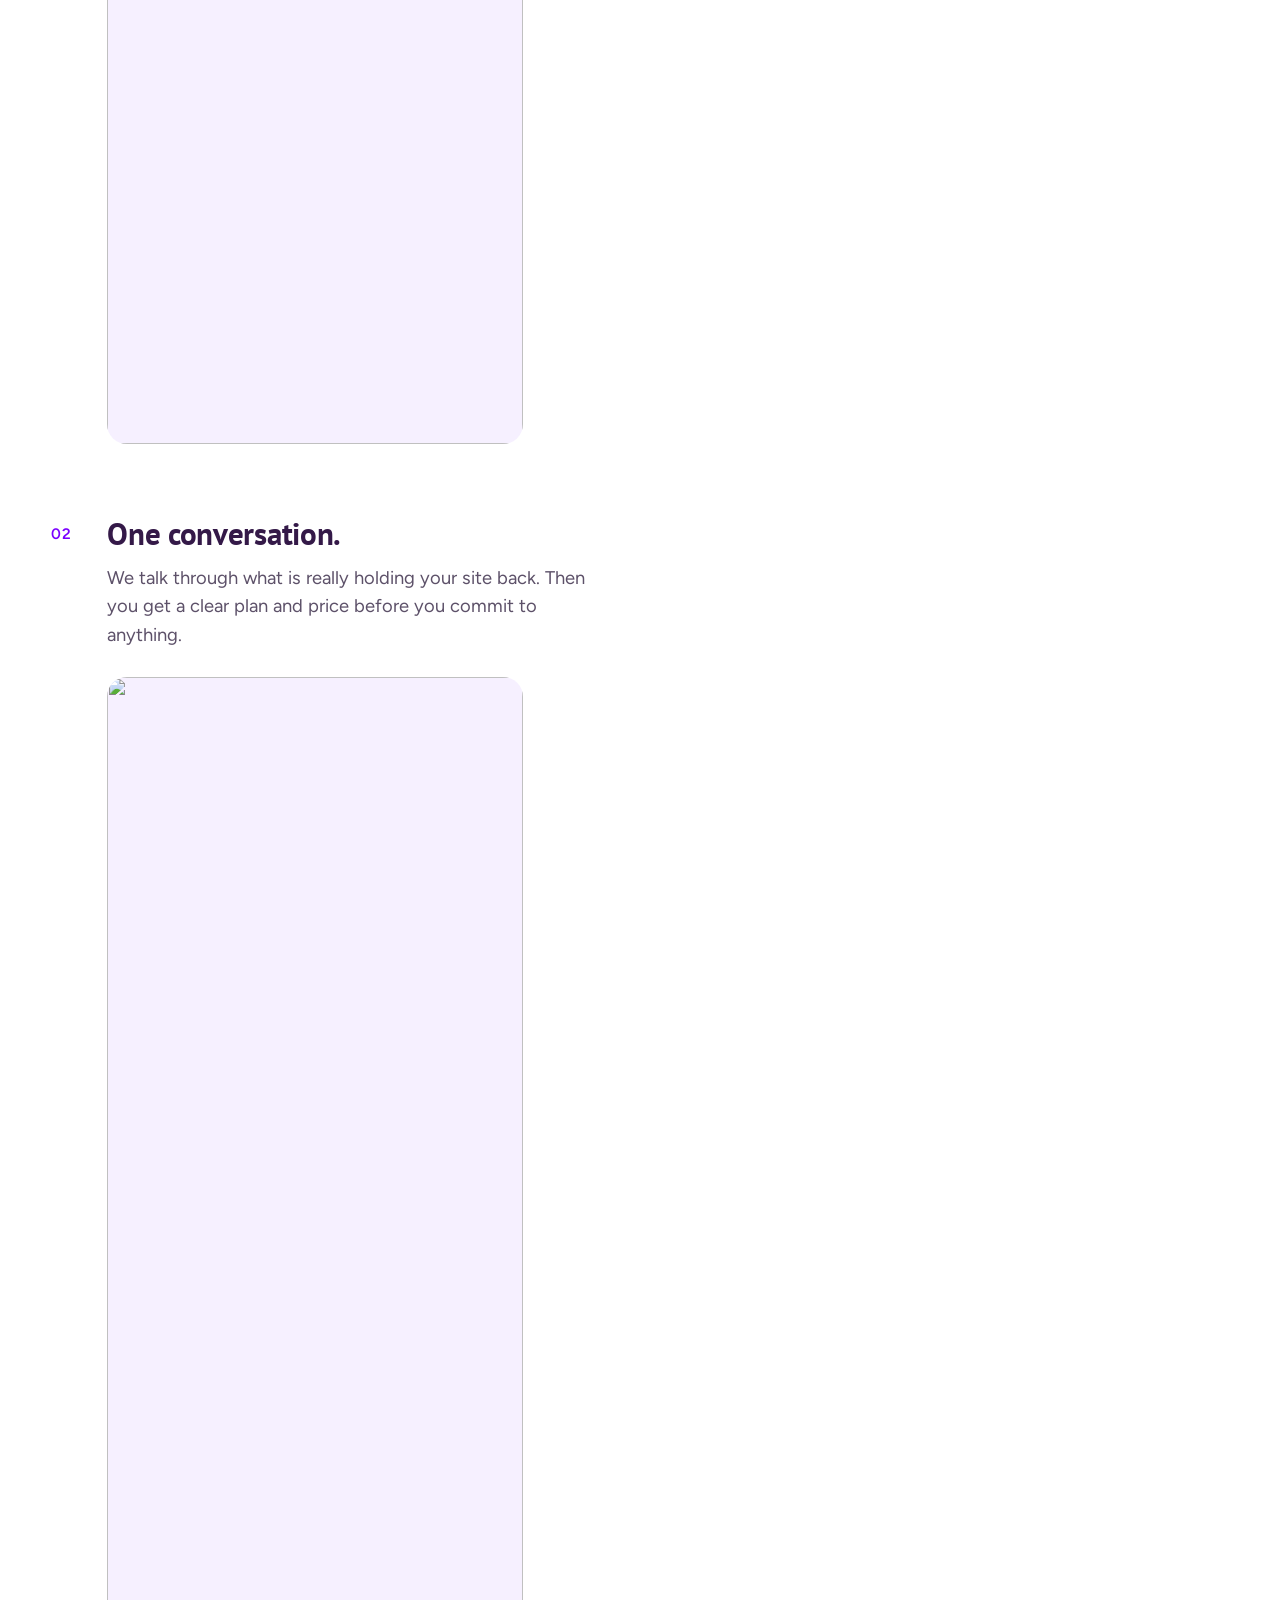
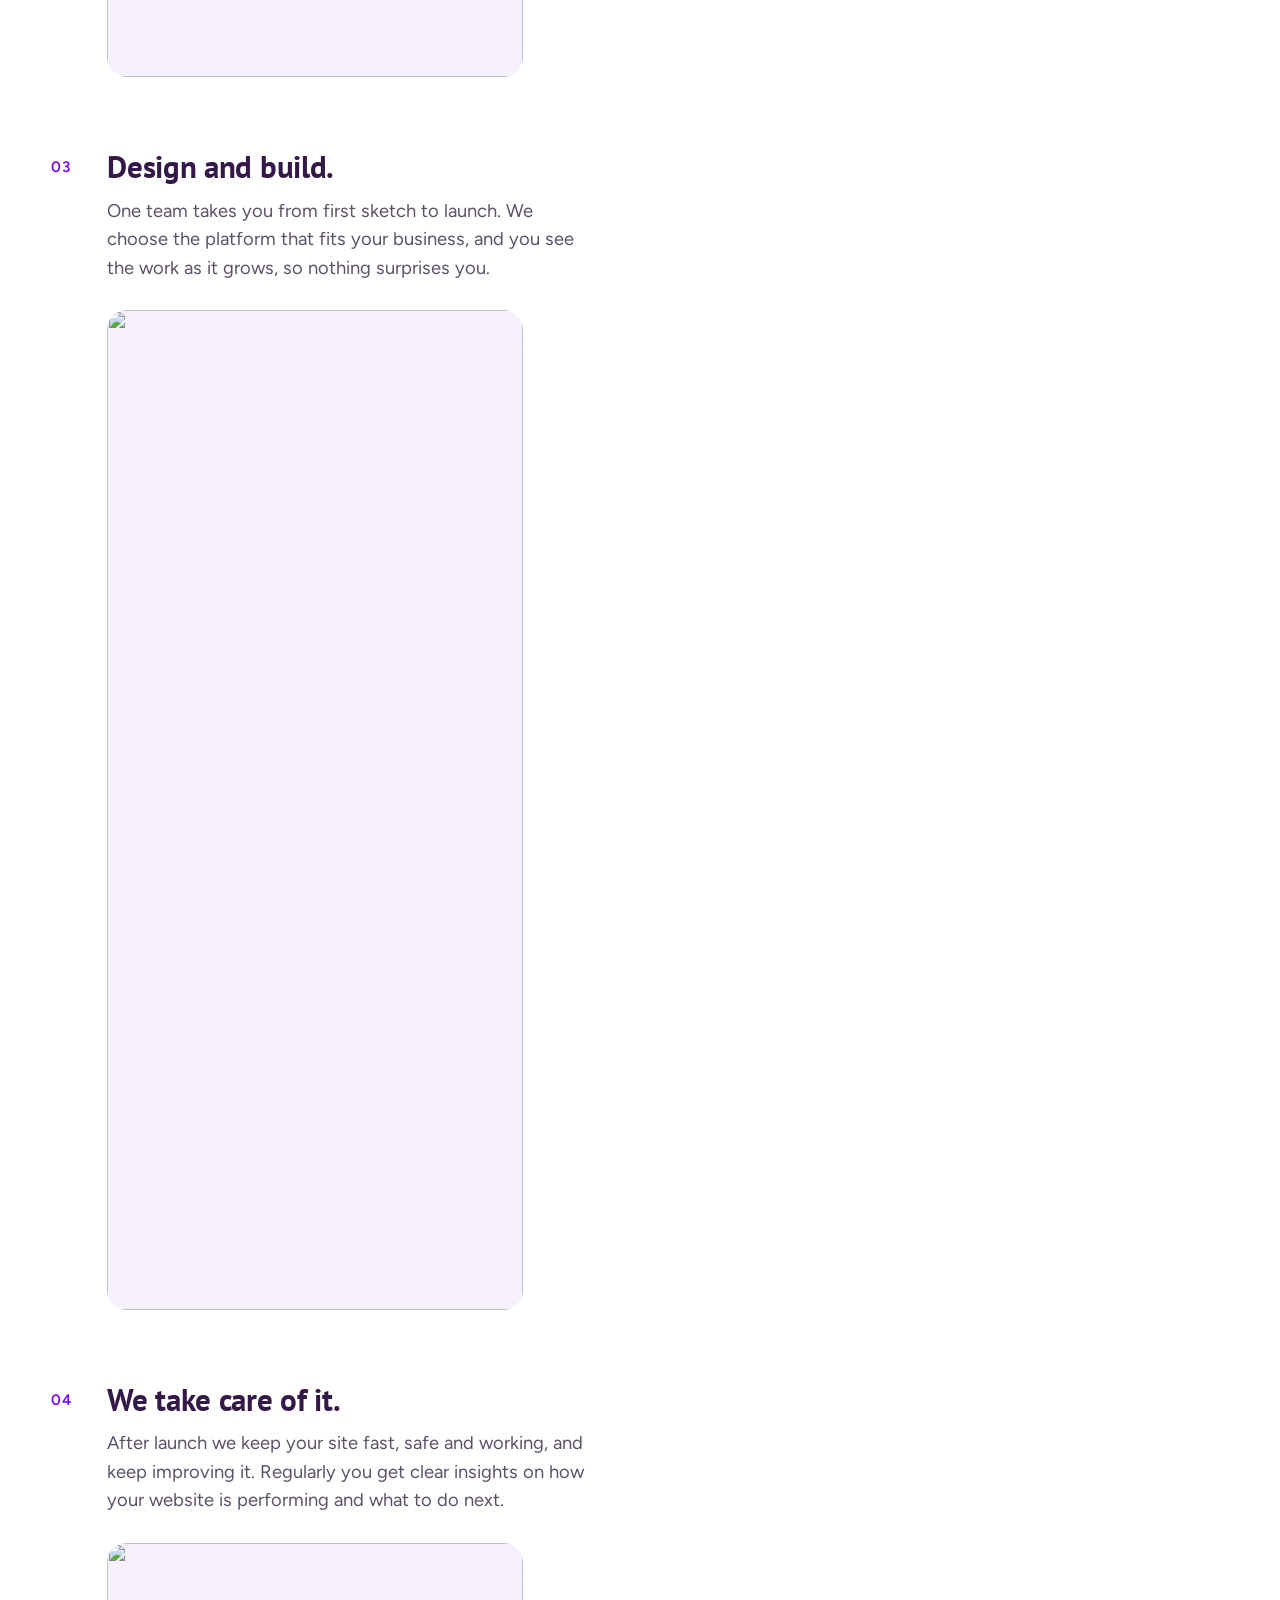
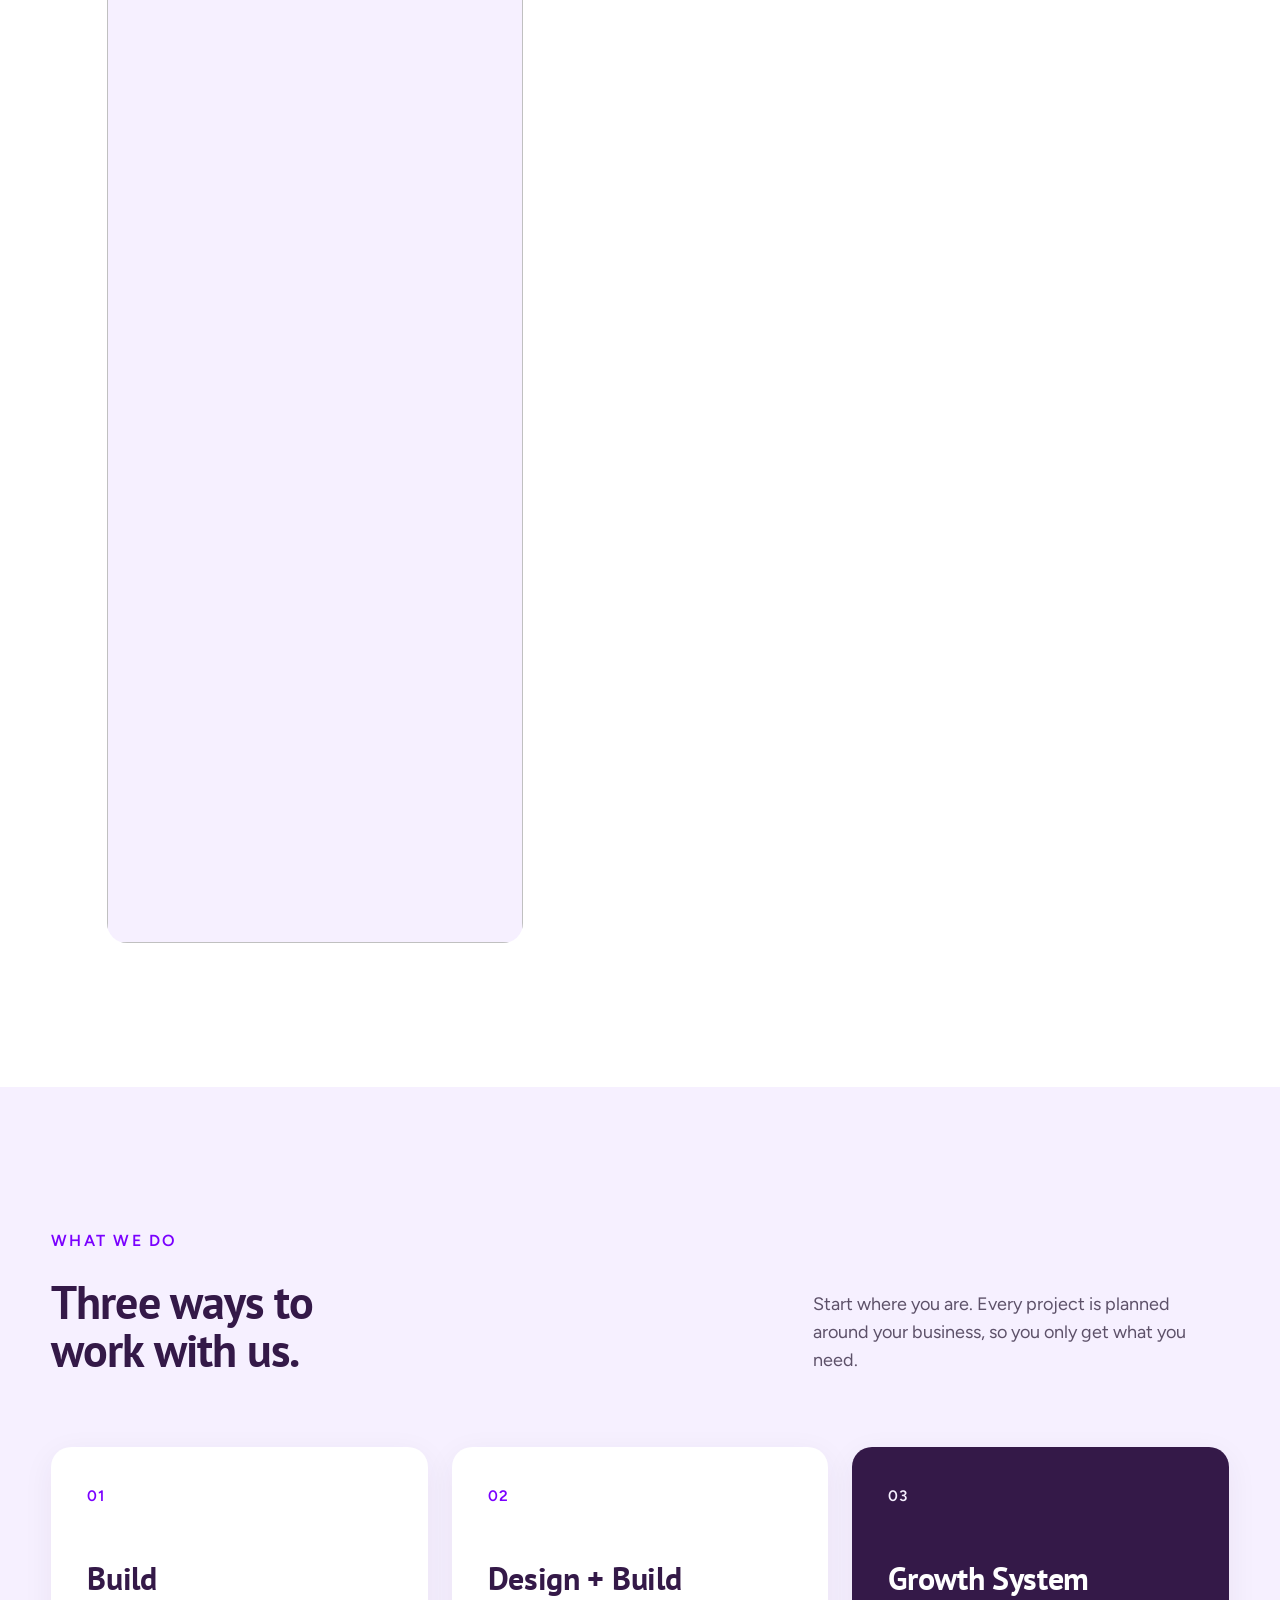
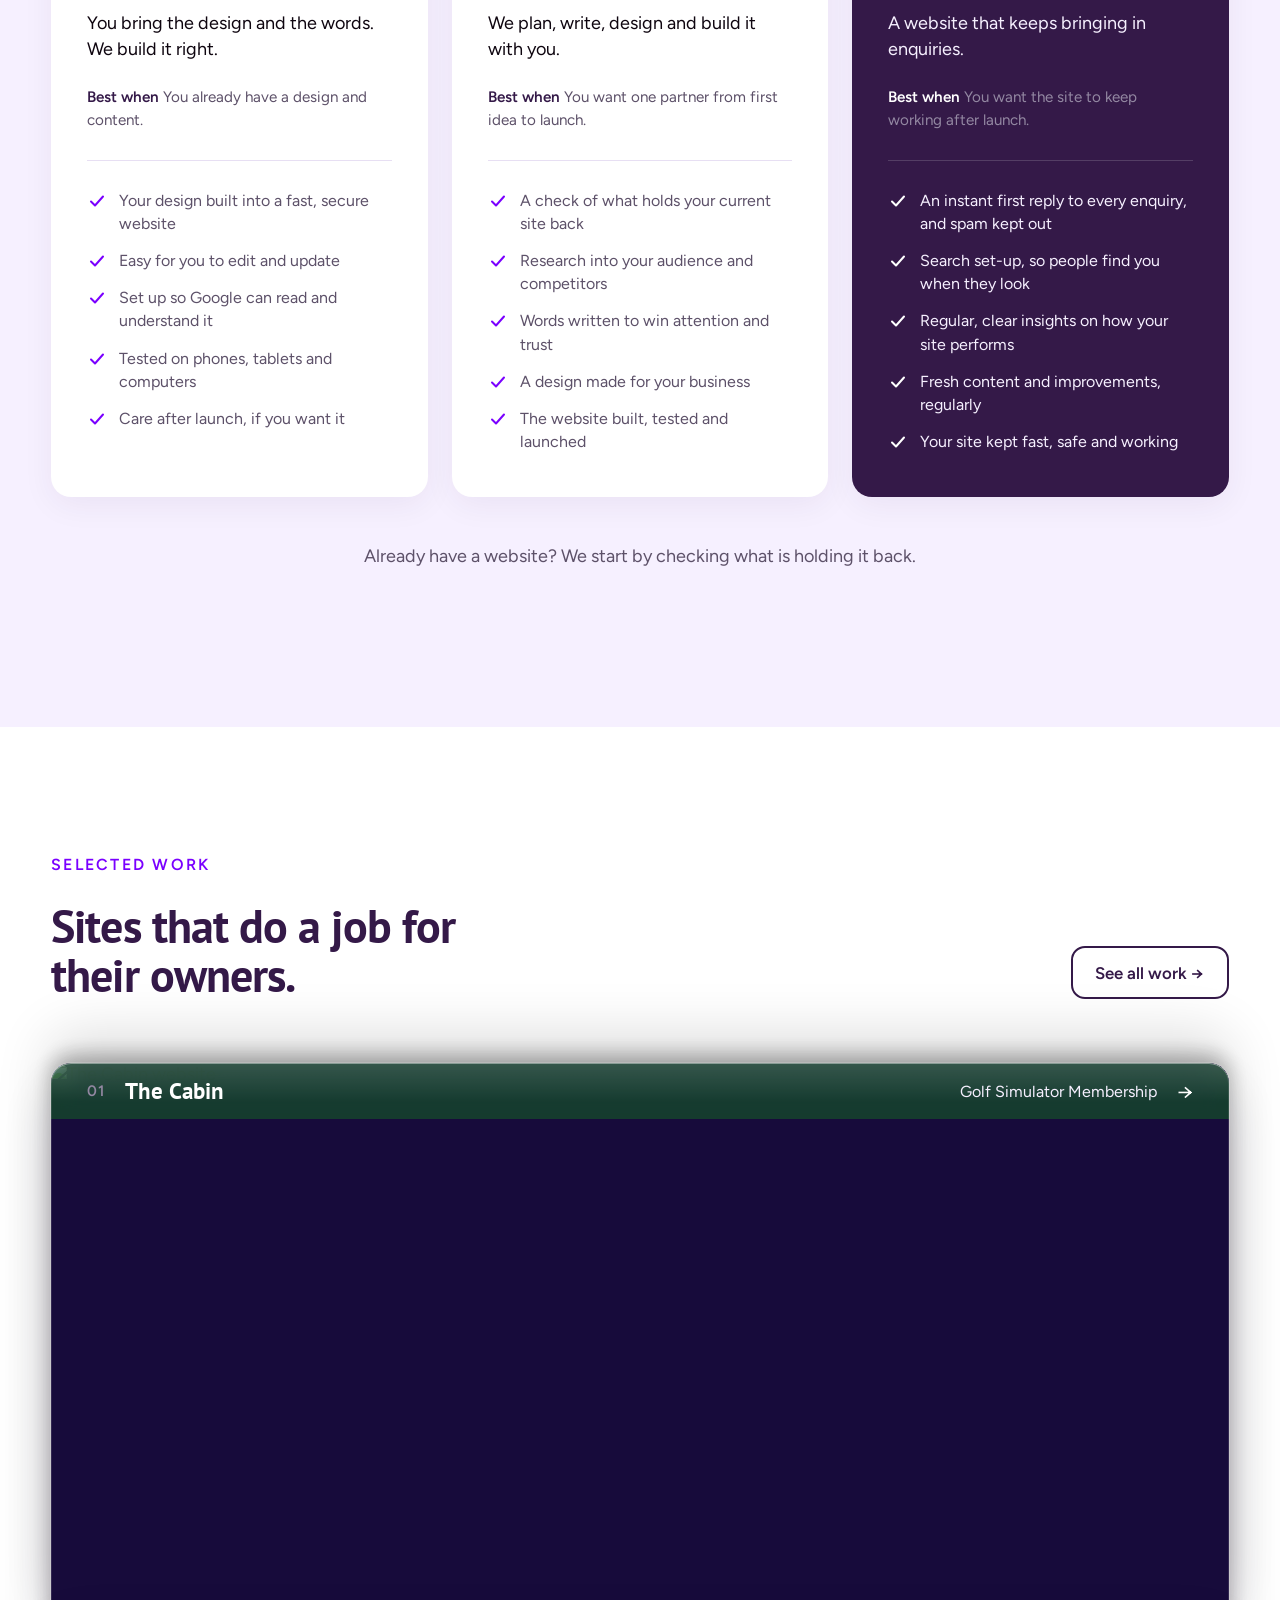
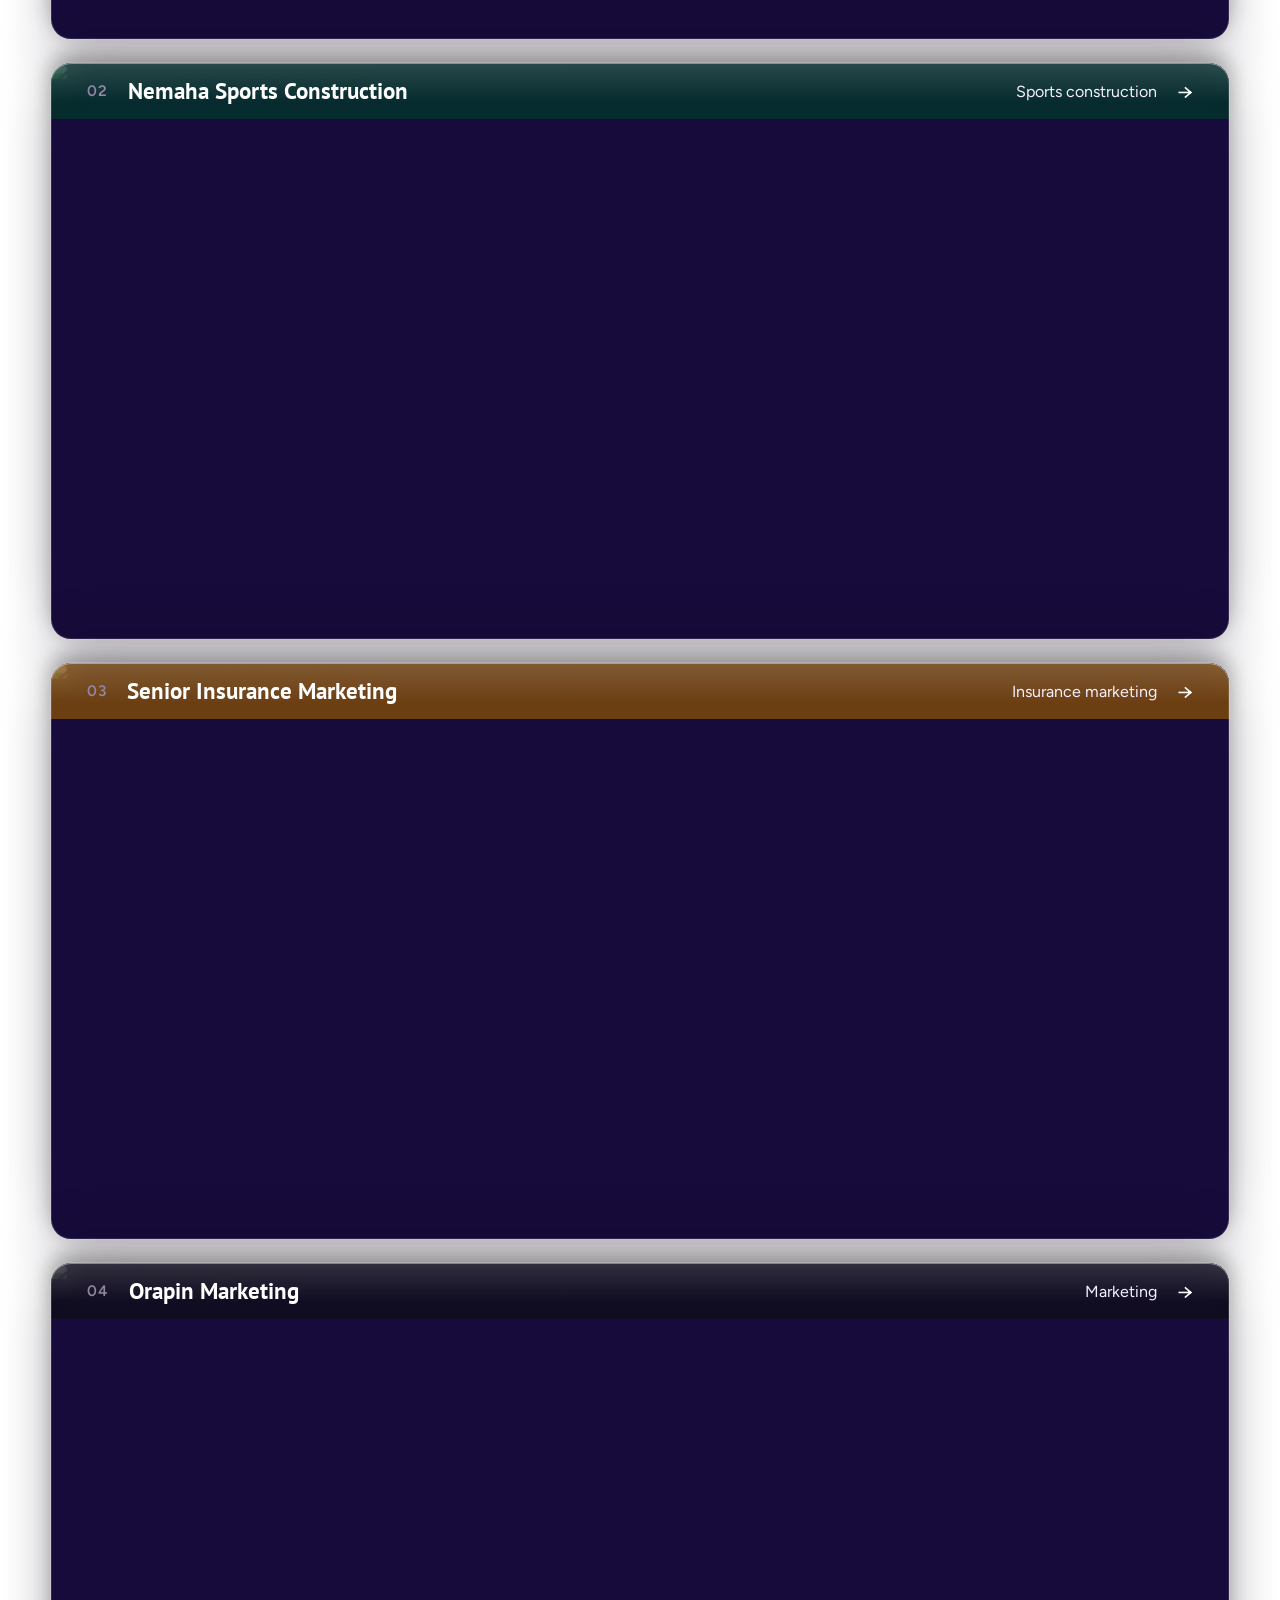
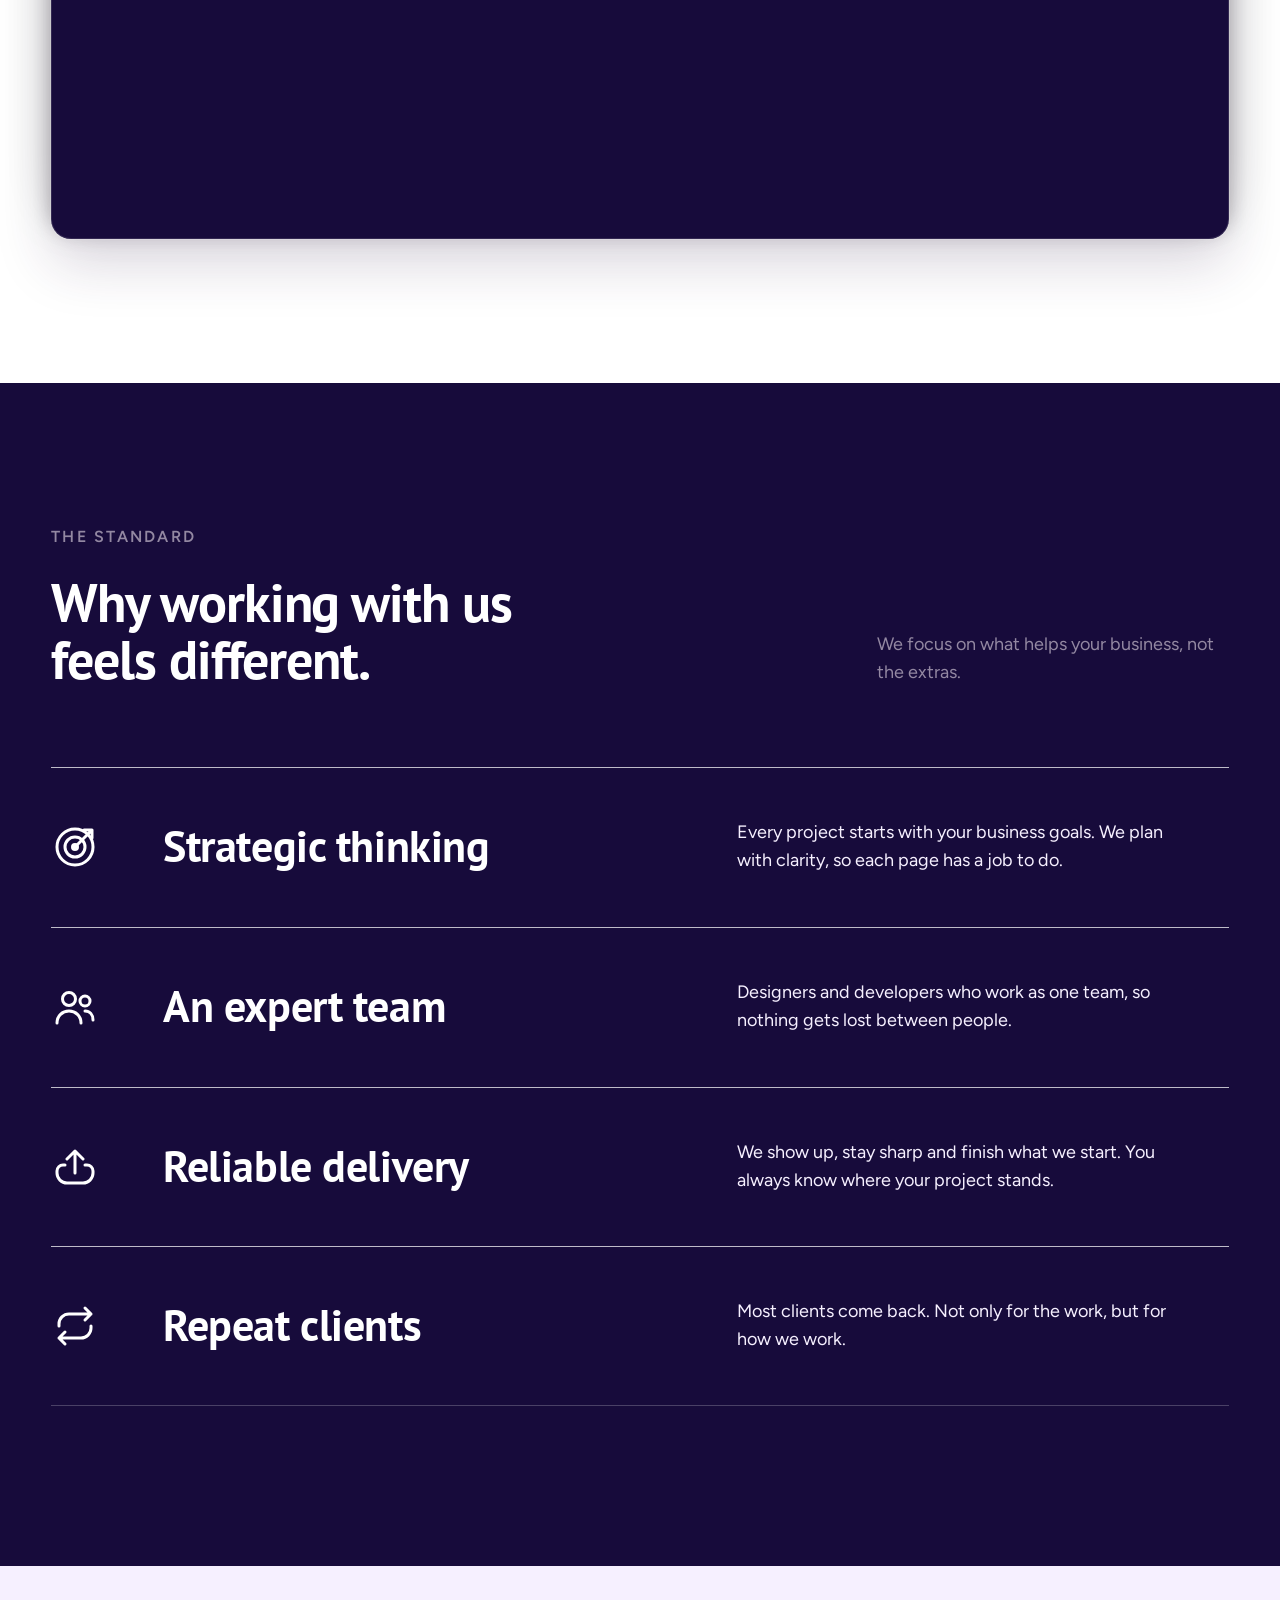
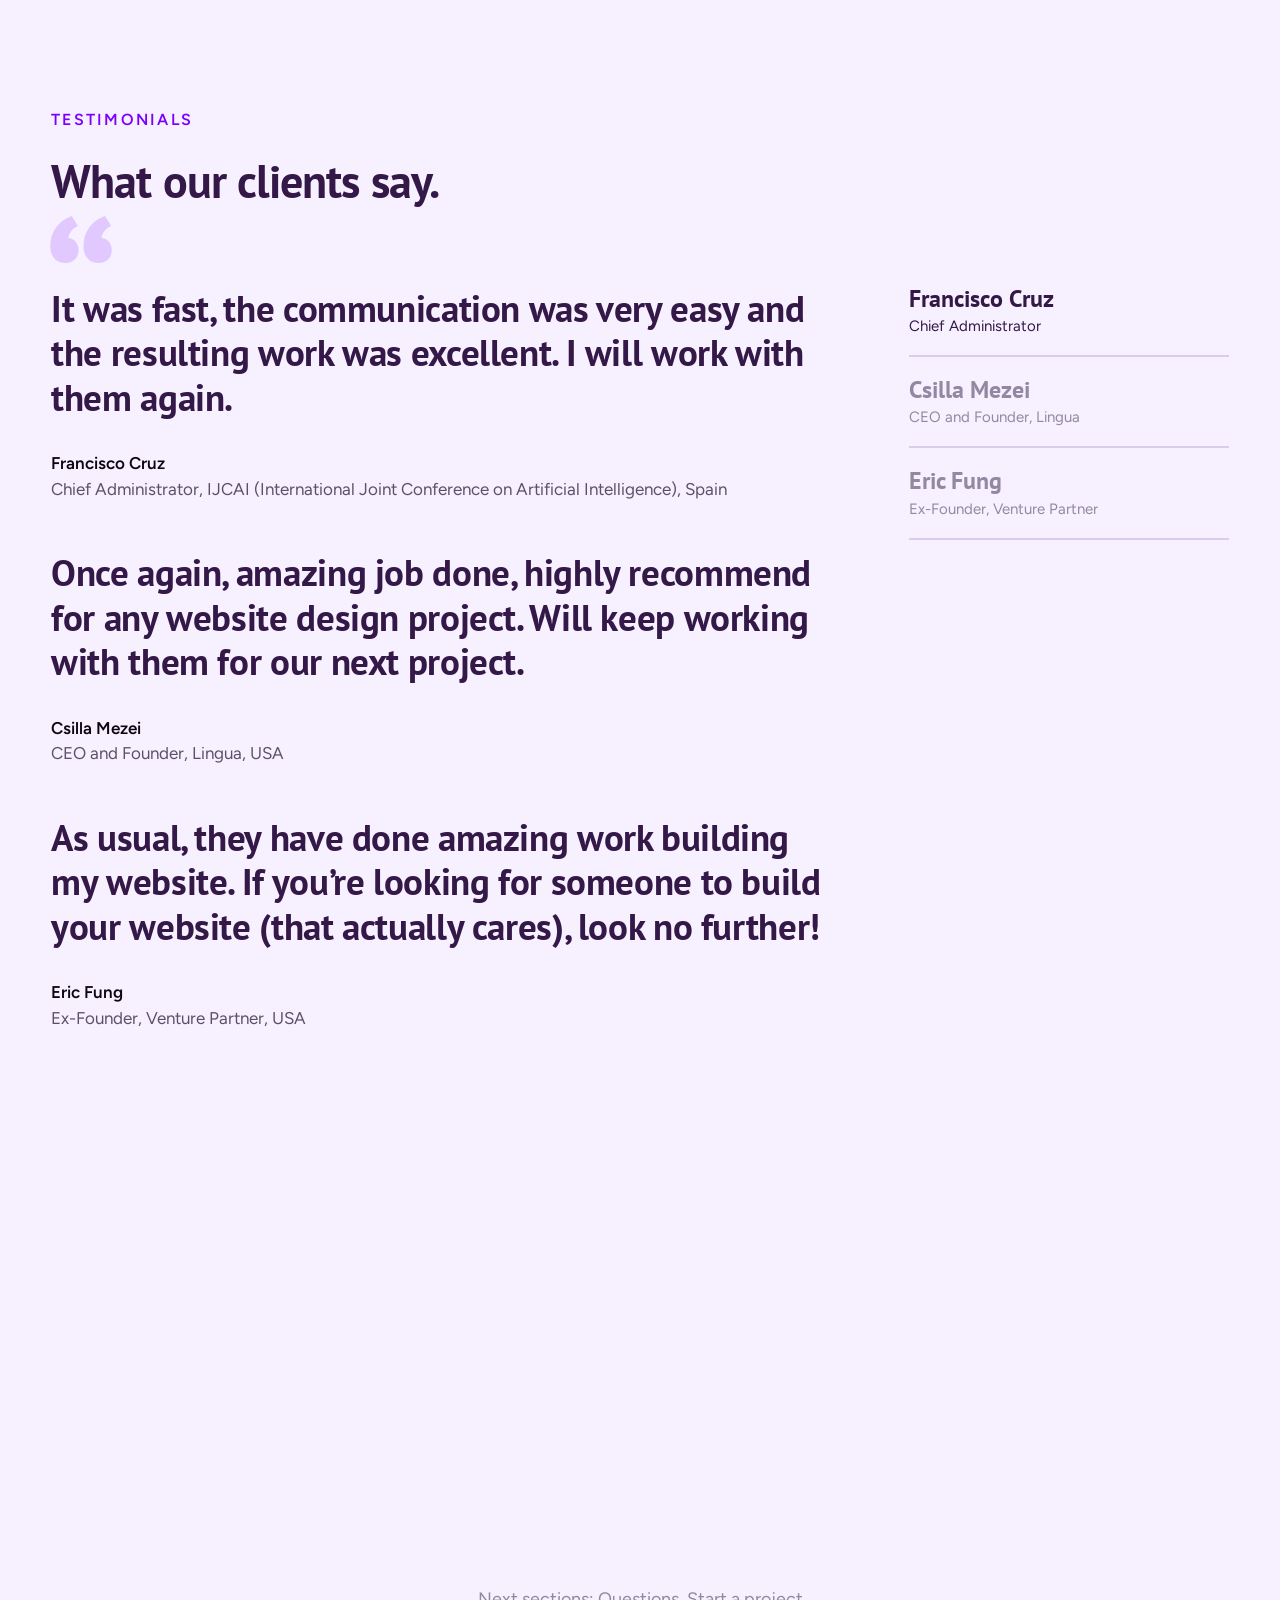
==== commit ee460864: "why working with us & testimonial" ====
--- a/index.html
+++ b/index.html
@@ -539,25 +539,25 @@
           <ol class="std__list">
             <li class="std__row">
               <span class="std__line" aria-hidden="true"></span>
-              <span class="std__num" aria-hidden="true">01</span>
+              <span class="std__icon" aria-hidden="true"><svg viewBox="0 0 24 24" fill="none" stroke="currentColor" stroke-width="1.5" stroke-linecap="round" stroke-linejoin="round"><circle cx="12" cy="12" r="9"/><circle cx="12" cy="12" r="5"/><circle cx="12" cy="12" r="1.25"/><path d="M12 12L20.5 3.5M16.5 3.5h4v4"/></svg></span>
               <h3>Strategic thinking</h3>
               <p>Every project starts with your business goals. We plan with clarity, so each page has a job to do.</p>
             </li>
             <li class="std__row">
               <span class="std__line" aria-hidden="true"></span>
-              <span class="std__num" aria-hidden="true">02</span>
+              <span class="std__icon" aria-hidden="true"><svg viewBox="0 0 24 24" fill="none" stroke="currentColor" stroke-width="1.5" stroke-linecap="round" stroke-linejoin="round"><circle cx="9" cy="8" r="3.25"/><path d="M3 20c0-3.6 2.7-6 6-6s6 2.4 6 6"/><circle cx="17" cy="9" r="2.5"/><path d="M17 14c2.4 0 4 1.8 4 4.5"/></svg></span>
               <h3>An expert team</h3>
               <p>Designers and developers who work as one team, so nothing gets lost between people.</p>
             </li>
             <li class="std__row">
               <span class="std__line" aria-hidden="true"></span>
-              <span class="std__num" aria-hidden="true">03</span>
+              <span class="std__icon" aria-hidden="true"><svg viewBox="0 0 24 24" fill="none" stroke="currentColor" stroke-width="1.5" stroke-linecap="round" stroke-linejoin="round"><path d="M12 15V4M8 8l4-4 4 4"/><path d="M7 11H6a3 3 0 0 0-3 3v1a5 5 0 0 0 5 5h8a5 5 0 0 0 5-5v-1a3 3 0 0 0-3-3h-1"/></svg></span>
               <h3>Reliable delivery</h3>
               <p>We show up, stay sharp and finish what we start. You always know where your project stands.</p>
             </li>
             <li class="std__row">
               <span class="std__line" aria-hidden="true"></span>
-              <span class="std__num" aria-hidden="true">04</span>
+              <span class="std__icon" aria-hidden="true"><svg viewBox="0 0 24 24" fill="none" stroke="currentColor" stroke-width="1.5" stroke-linecap="round" stroke-linejoin="round"><path d="M17 3l3 3-3 3M20 6H9a5 5 0 0 0-5 5v1M7 21l-3-3 3-3M4 18h11a5 5 0 0 0 5-5v-1"/></svg></span>
               <h3>Repeat clients</h3>
               <p>Most clients come back. Not only for the work, but for how we work.</p>
             </li>
@@ -565,9 +565,50 @@
         </div>
       </section>
 
-      <!-- Placeholder so the page can scroll. Sections 8 to 10 go here. -->
+      <!-- 8. Testimonials: one big quote at a time -->
+      <section class="quotes" id="testimonials" aria-labelledby="quotes-title">
+        <div class="quotes__inner">
+          <p class="quotes__eyebrow">Testimonials</p>
+          <h2 id="quotes-title">What our clients say.</h2>
+          <div class="quotes__stage" id="quotesStage">
+            <div class="quotes__panels">
+            <figure class="quotes__panel is-active" id="quote-0" role="tabpanel" aria-labelledby="quote-tab-0">
+              <blockquote><p>It was fast, the communication was very easy and the resulting work was excellent. I will work with them again.</p></blockquote>
+              <figcaption><b>Francisco Cruz</b> <span>Chief Administrator, IJCAI (International Joint Conference on Artificial Intelligence), Spain</span></figcaption>
+            </figure>
+            <figure class="quotes__panel" id="quote-1" role="tabpanel" aria-labelledby="quote-tab-1">
+              <blockquote><p>Once again, amazing job done, highly recommend for any website design project. Will keep working with them for our next project.</p></blockquote>
+              <figcaption><b>Csilla Mezei</b> <span>CEO and Founder, Lingua, USA</span></figcaption>
+            </figure>
+            <figure class="quotes__panel" id="quote-2" role="tabpanel" aria-labelledby="quote-tab-2">
+              <blockquote><p>As usual, they have done amazing work building my website. If you’re looking for someone to build your website (that actually cares), look no further!</p></blockquote>
+              <figcaption><b>Eric Fung</b> <span>Ex-Founder, Venture Partner, USA</span></figcaption>
+            </figure>
+            </div>
+            <div class="quotes__tabs" role="tablist" aria-label="Choose a testimonial">
+            <button class="quotes__tab is-active" id="quote-tab-0" role="tab" aria-selected="true" aria-controls="quote-0" type="button">
+              <span class="quotes__name">Francisco Cruz</span>
+              <span class="quotes__role">Chief Administrator</span>
+              <span class="quotes__bar" aria-hidden="true"><i></i></span>
+            </button>
+            <button class="quotes__tab" id="quote-tab-1" role="tab" aria-selected="false" aria-controls="quote-1" type="button">
+              <span class="quotes__name">Csilla Mezei</span>
+              <span class="quotes__role">CEO and Founder, Lingua</span>
+              <span class="quotes__bar" aria-hidden="true"><i></i></span>
+            </button>
+            <button class="quotes__tab" id="quote-tab-2" role="tab" aria-selected="false" aria-controls="quote-2" type="button">
+              <span class="quotes__name">Eric Fung</span>
+              <span class="quotes__role">Ex-Founder, Venture Partner</span>
+              <span class="quotes__bar" aria-hidden="true"><i></i></span>
+            </button>
+            </div>
+          </div>
+        </div>
+      </section>
+
+      <!-- Placeholder so the page can scroll. Sections 9 and 10 go here. -->
       <section class="next">
-        <p>Next sections: Testimonials, Questions, Start a project</p>
+        <p>Next sections: Questions, Start a project</p>
       </section>
     </main>
 
--- a/src/css/style.css
+++ b/src/css/style.css
@@ -788,7 +788,7 @@
   position: relative;
   display: grid;
   grid-template-columns: 5rem 1.1fr 1fr;
-  align-items: baseline;
+  align-items: center;
   gap: 2rem;
   padding: 3.25rem 0;
 }
@@ -798,7 +798,7 @@
   position: absolute;
   inset: 0 0 auto 0;
   height: 0.0625rem;
-  background: oklch(100% 0 0 / 0.22);
+  background: oklch(100% 0 0 / 0.72);
   transform-origin: left;
 }
 
@@ -810,11 +810,16 @@
   background: oklch(100% 0 0 / 0.22);
 }
 
-.std__num {
-  font-weight: 600;
-  font-size: 0.95rem;
-  letter-spacing: 0.08em;
-  color: var(--muted);
+.std__icon {
+  display: block;
+  color: var(--white);
+  align-self: center;
+}
+
+.std__icon svg {
+  display: block;
+  width: 3rem;
+  height: 3rem;
 }
 
 .std h3 {
@@ -849,10 +854,212 @@
     grid-template-columns: 3rem 1fr;
     gap: 0.75rem 1rem;
     padding: 2.25rem 0;
+    align-items: start;
   }
 
   .std__row p {
     grid-column: 2;
+  }
+}
+
+/* ---------- 14. Testimonials: one big quote at a time ---------- */
+.quotes {
+  background: var(--tint);
+  padding: 9rem 0 10rem;
+}
+
+.quotes__inner {
+  width: var(--wrap);
+  margin: 0 auto;
+}
+
+.quotes__eyebrow {
+  font-size: 1rem;
+  font-weight: 600;
+  letter-spacing: 0.14em;
+  text-transform: uppercase;
+  color: var(--accent);
+  margin-bottom: 1.75rem;
+}
+
+.quotes h2 {
+  font-family: var(--font-head);
+  font-weight: 700;
+  font-size: clamp(2.2rem, 3.6vw, 3.25rem);
+  line-height: 1.05;
+  letter-spacing: -0.02em;
+  color: var(--primary);
+  margin-bottom: 5rem;
+}
+
+.quotes__stage {
+  display: grid;
+  grid-template-columns: 1fr 20rem;
+  gap: 5rem;
+  align-items: start;
+}
+
+.quotes__panels {
+  position: relative;
+}
+
+/* a big quotation mark behind the text */
+.quotes__panels::before {
+  content: "\201C";
+  position: absolute;
+  top: -5.25rem;
+  left: -0.5rem;
+  font-family: var(--font-head);
+  font-weight: 700;
+  font-size: 12rem;
+  line-height: 1;
+  color: var(--accent);
+  opacity: 0.16;
+  pointer-events: none;
+}
+
+.quotes__panel {
+  position: relative;
+  margin: 0 0 3rem;
+}
+
+.quotes blockquote {
+  margin: 0;
+}
+
+.quotes blockquote p {
+  font-family: var(--font-head);
+  font-weight: 700;
+  font-size: clamp(1.75rem, 2.9vw, 2.75rem);
+  line-height: 1.2;
+  letter-spacing: -0.01em;
+  color: var(--primary);
+}
+
+.quotes figcaption {
+  margin-top: 2rem;
+  font-size: 1.0625rem;
+  line-height: 1.5;
+  color: var(--text-soft);
+}
+
+.quotes figcaption b {
+  display: block;
+  font-weight: 600;
+  color: var(--text);
+}
+
+.quotes__tabs {
+  display: grid;
+  gap: 1.25rem;
+}
+
+.quotes__tab {
+  position: relative;
+  display: grid;
+  gap: 0.25rem;
+  padding: 0 0 1.25rem;
+  text-align: left;
+  font: inherit;
+  color: var(--muted);
+  background: none;
+  border: 0;
+  cursor: pointer;
+  transition: color 0.6s cubic-bezier(0.16, 1, 0.3, 1);
+}
+
+.quotes__name {
+  font-family: var(--font-head);
+  font-weight: 700;
+  font-size: 1.5rem;
+  line-height: 1.1;
+}
+
+.quotes__role {
+  font-size: 0.9375rem;
+  line-height: 1.4;
+}
+
+.quotes__tab.is-active {
+  color: var(--primary);
+}
+
+.quotes__bar {
+  position: absolute;
+  inset: auto 0 0 0;
+  height: 0.125rem;
+  background: var(--track);
+  overflow: hidden;
+}
+
+.quotes__bar i {
+  display: block;
+  height: 100%;
+  background: var(--accent);
+  transform: scaleX(0);
+  transform-origin: left;
+}
+
+/* With scripts on, the panels sit on top of each other and only the active one shows.
+   Without scripts all three stay readable one after another. */
+.quotes.is-ready .quotes__panels {
+  display: grid;
+}
+
+.quotes.is-ready .quotes__panel {
+  grid-area: 1 / 1;
+  margin-bottom: 0;
+  visibility: hidden;
+  opacity: 0;
+}
+
+.quotes.is-ready .quotes__panel.is-active {
+  visibility: visible;
+  opacity: 1;
+}
+
+@media (hover: hover) and (pointer: fine) {
+  .quotes__tab:hover {
+    color: var(--primary);
+  }
+}
+
+@media (max-width: 68.75rem) {
+  .quotes__stage {
+    grid-template-columns: 1fr;
+    gap: 3rem;
+  }
+
+  .quotes__tabs {
+    grid-template-columns: repeat(3, 1fr);
+    gap: 1.5rem;
+  }
+}
+
+@media (max-width: 56.25rem) {
+  .quotes {
+    padding: 6rem 0 6.5rem;
+  }
+
+  .quotes h2 {
+    margin-bottom: 3rem;
+  }
+
+  .quotes__panels::before {
+    font-size: 8rem;
+    top: -3.5rem;
+  }
+
+  .quotes__tabs {
+    gap: 1rem;
+  }
+
+  .quotes__name {
+    font-size: 1.125rem;
+  }
+
+  .quotes__role {
+    display: none;
   }
 }
 
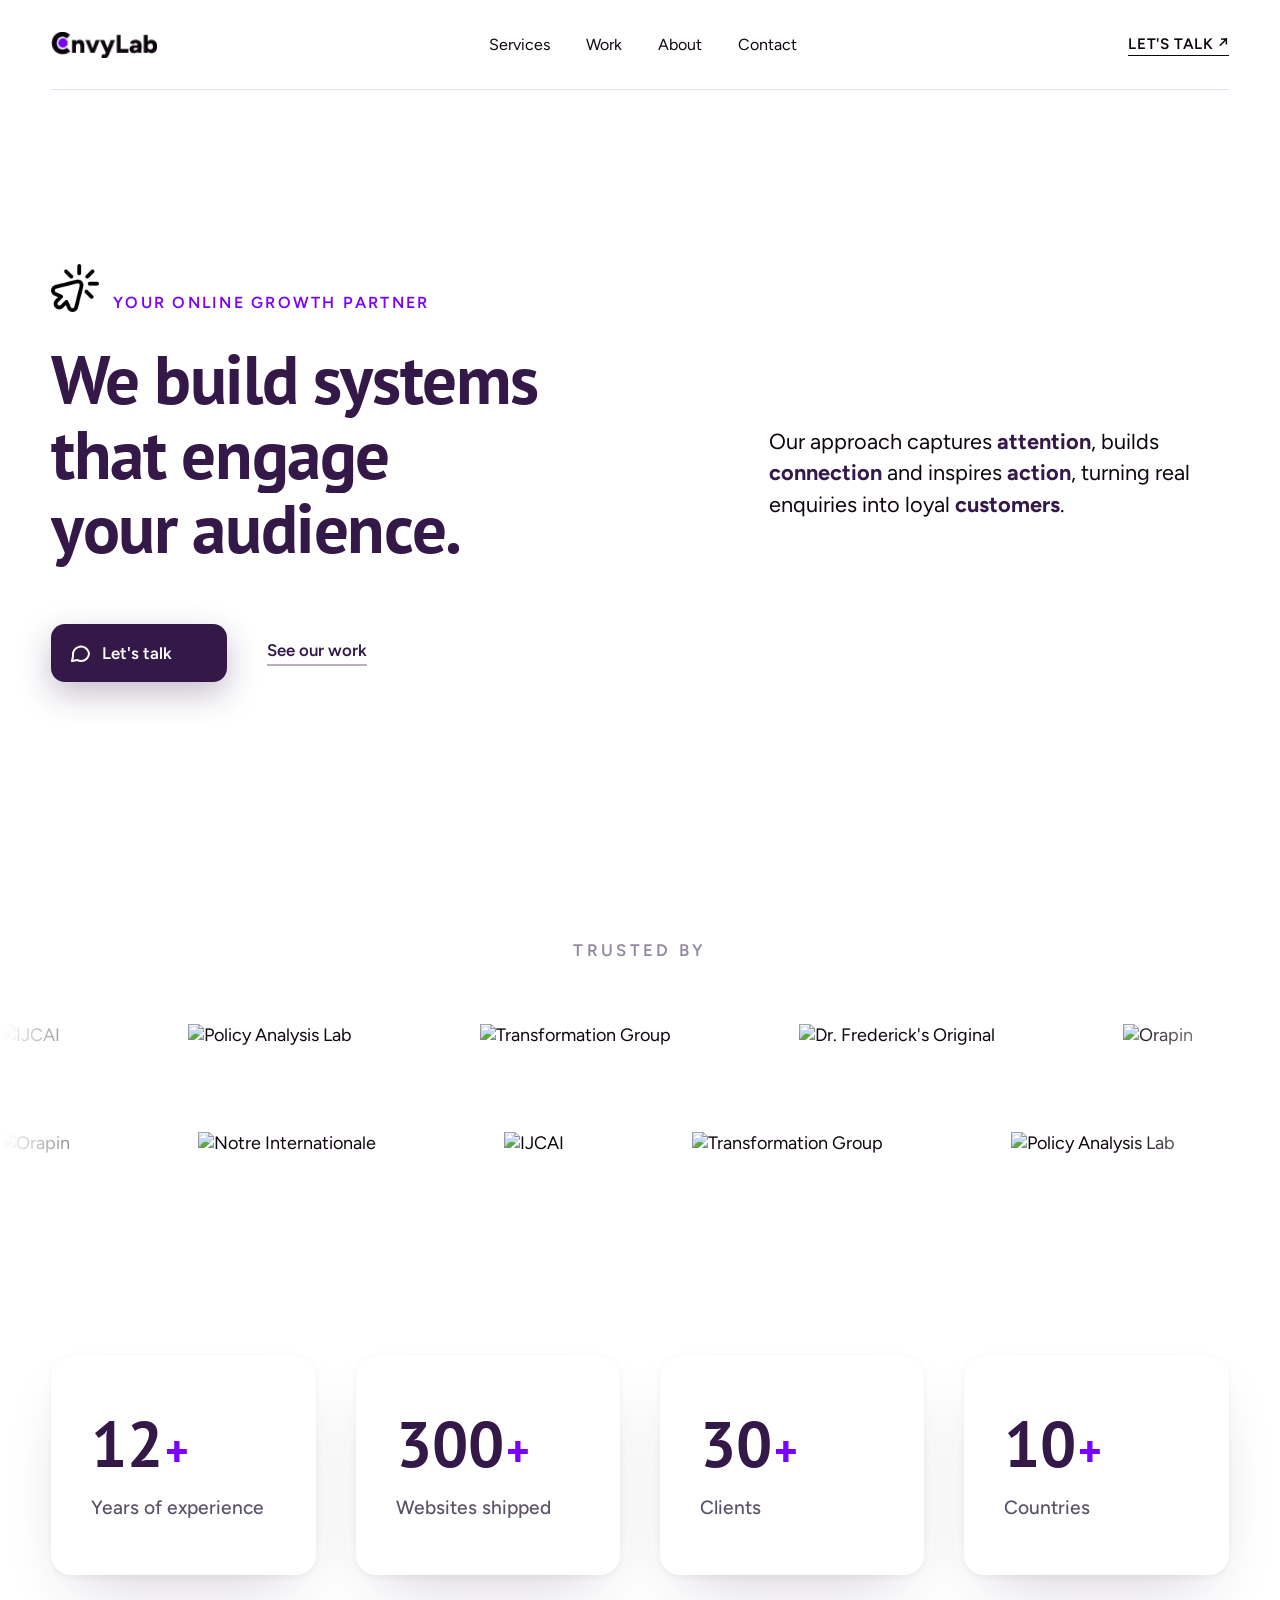
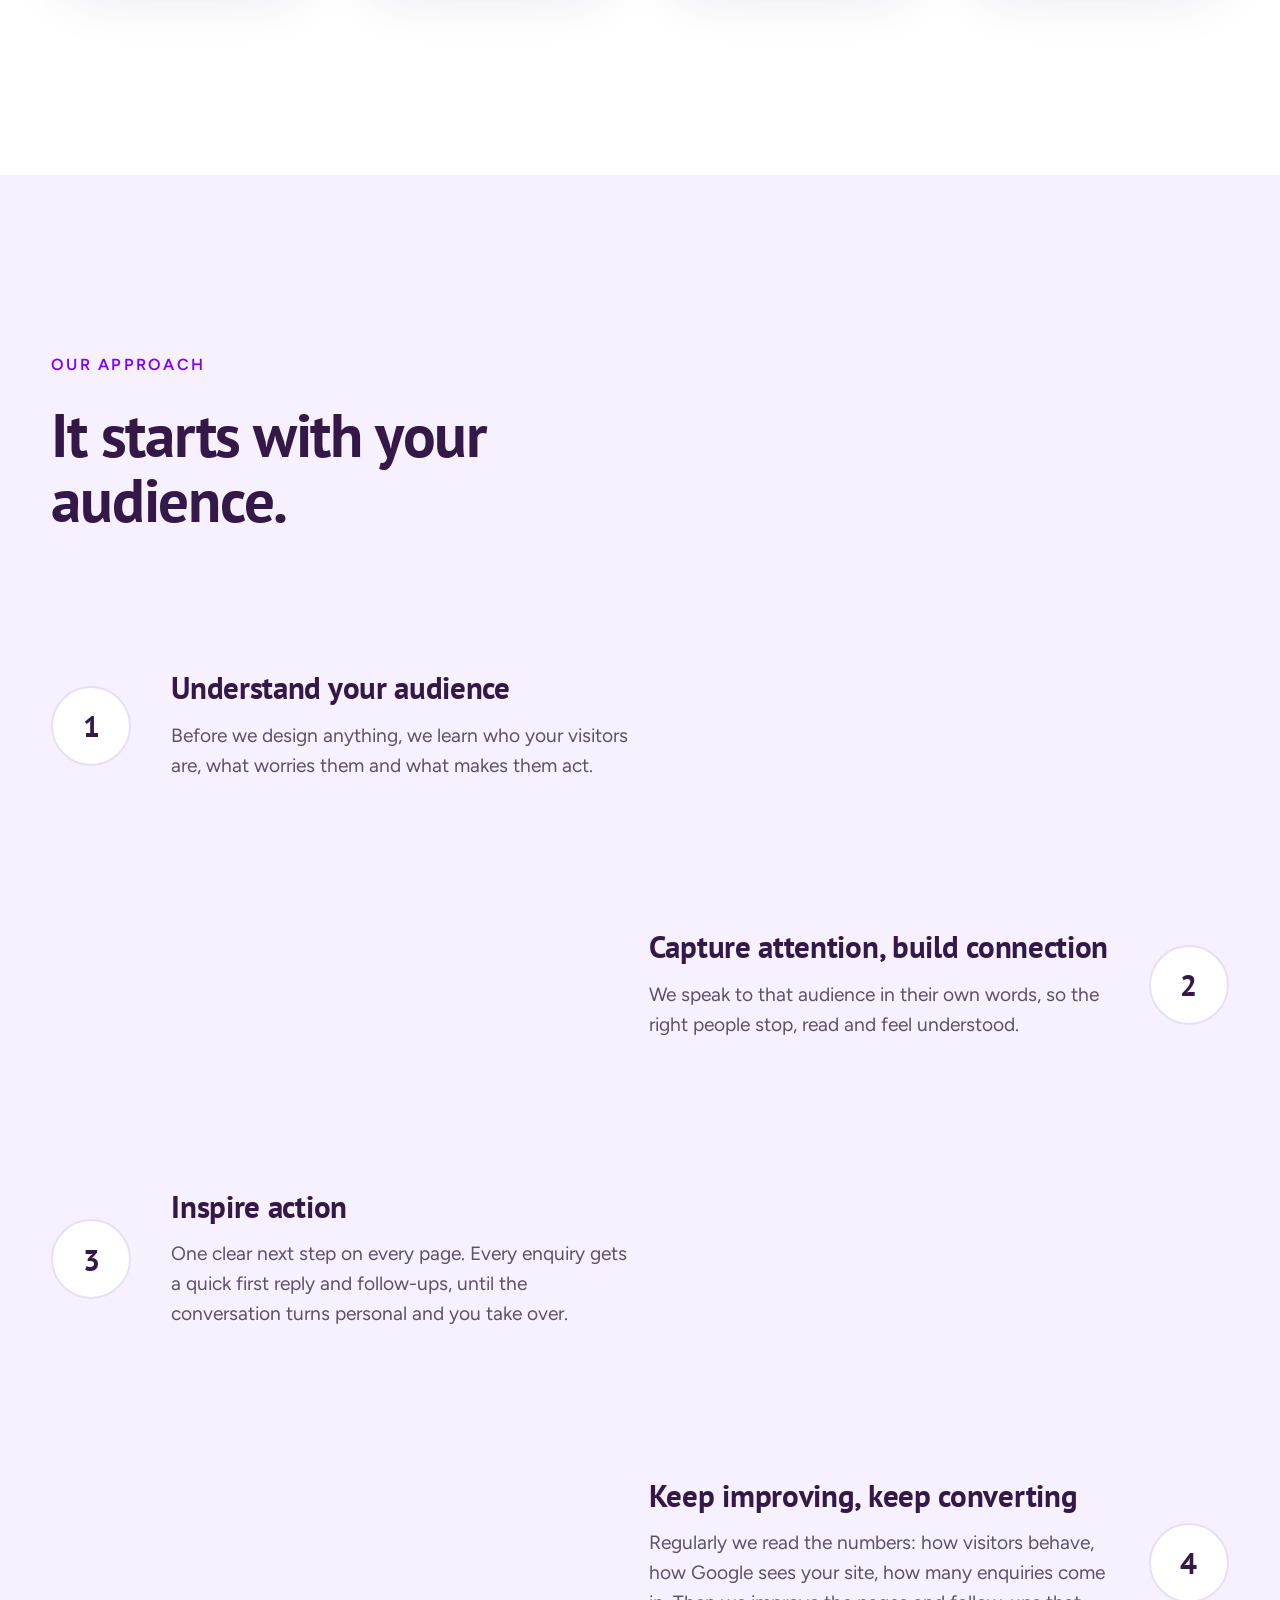
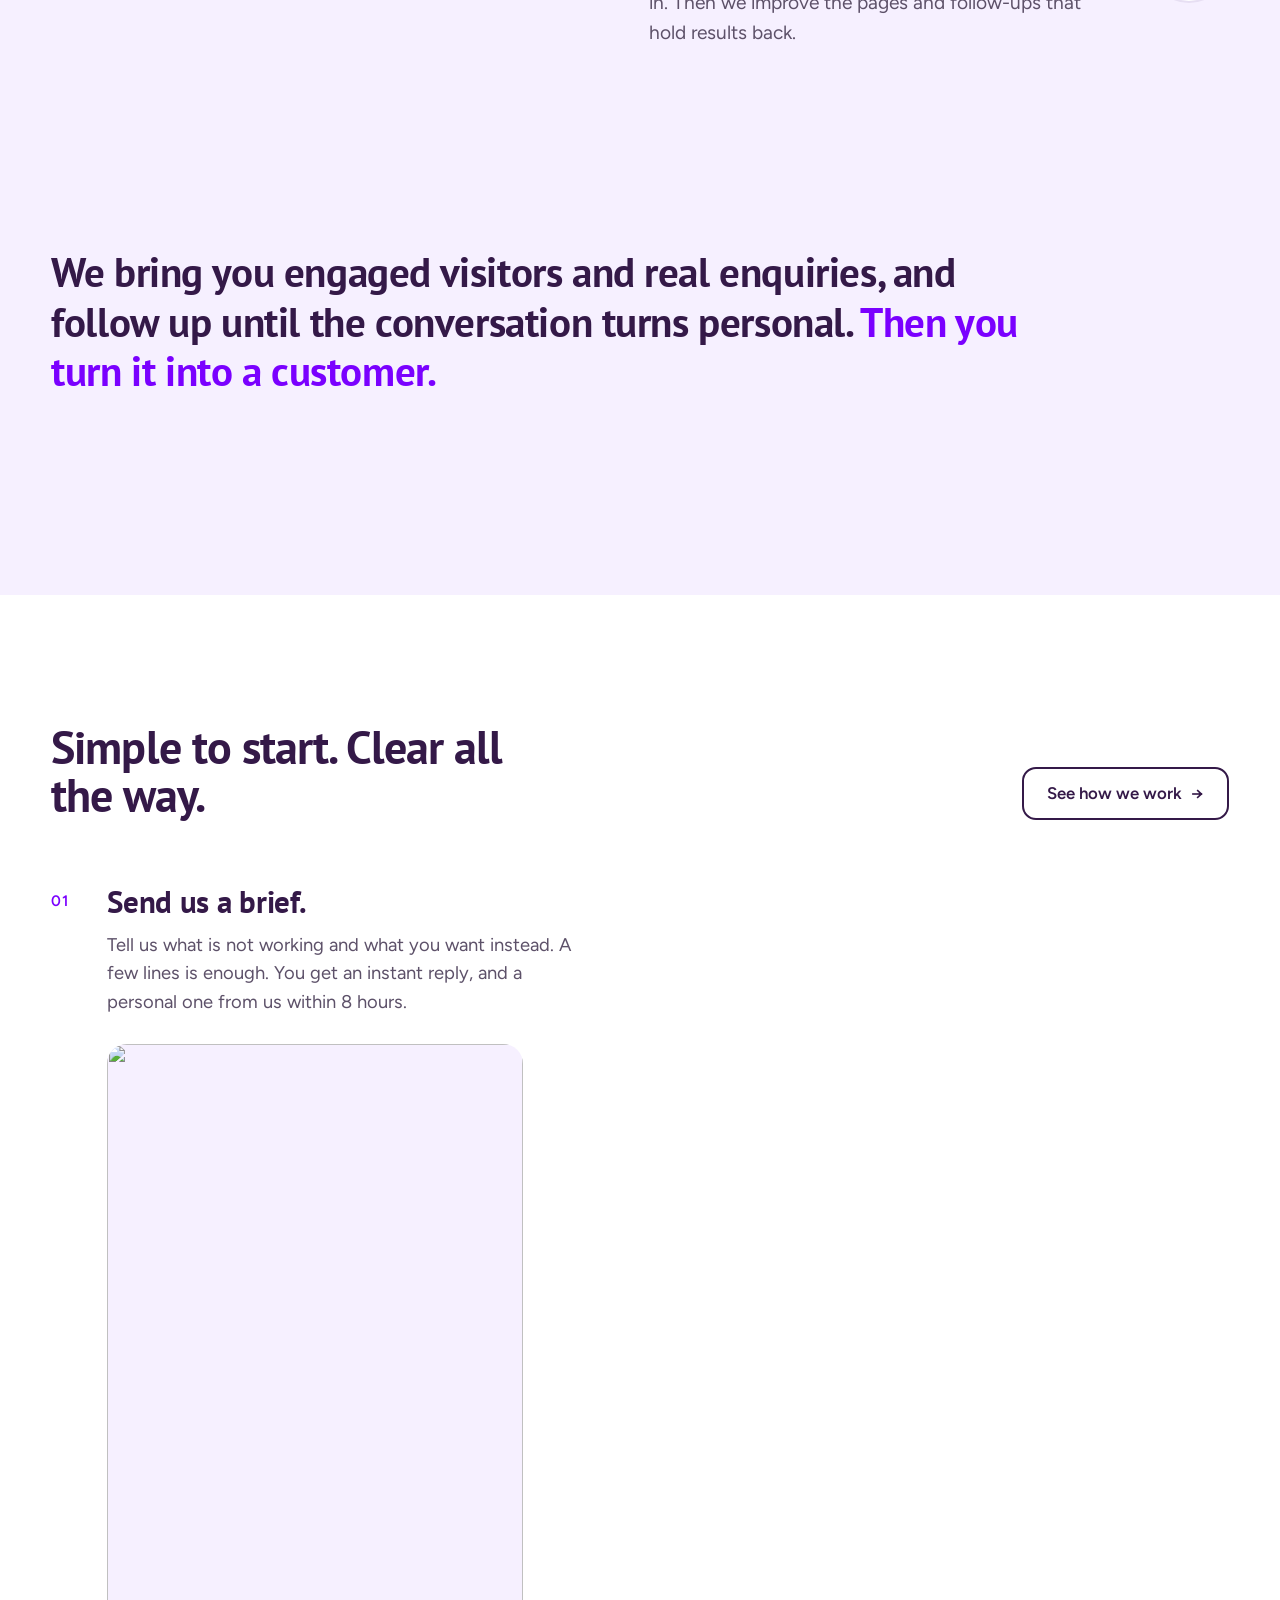
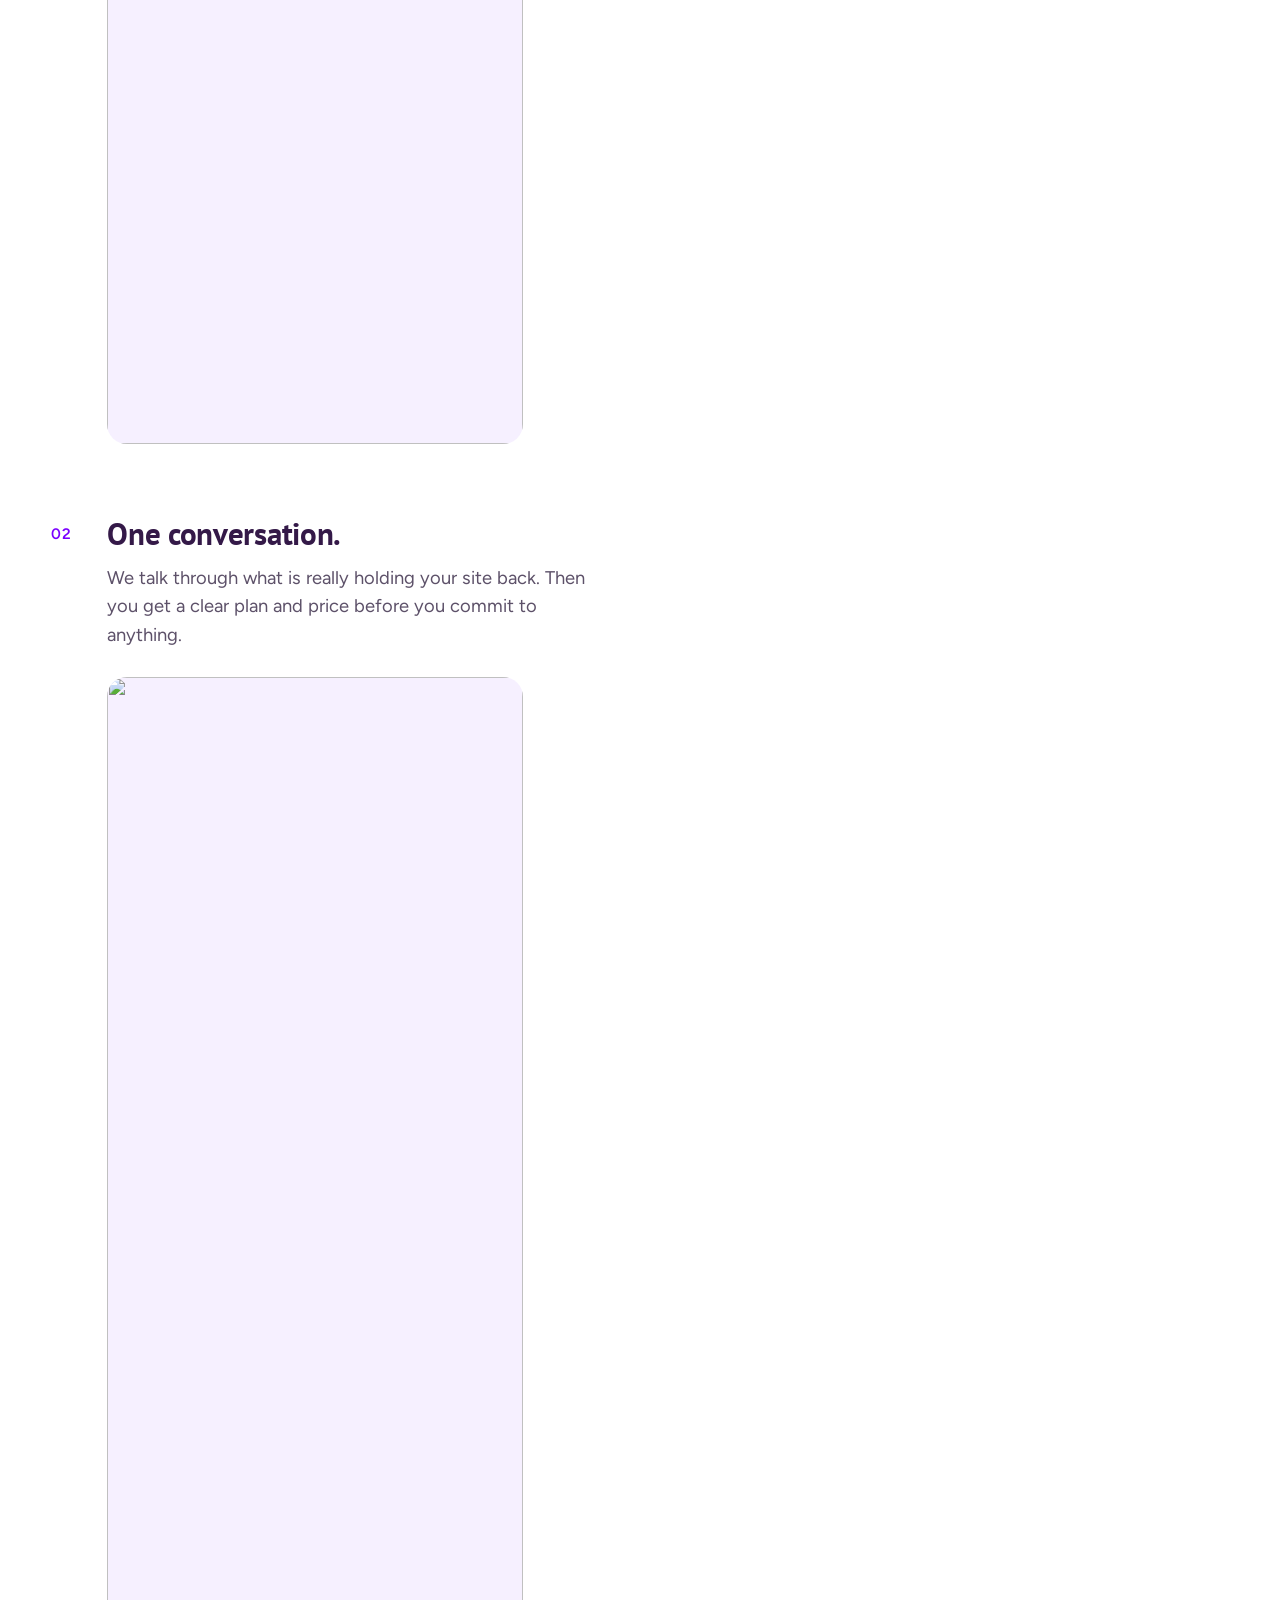
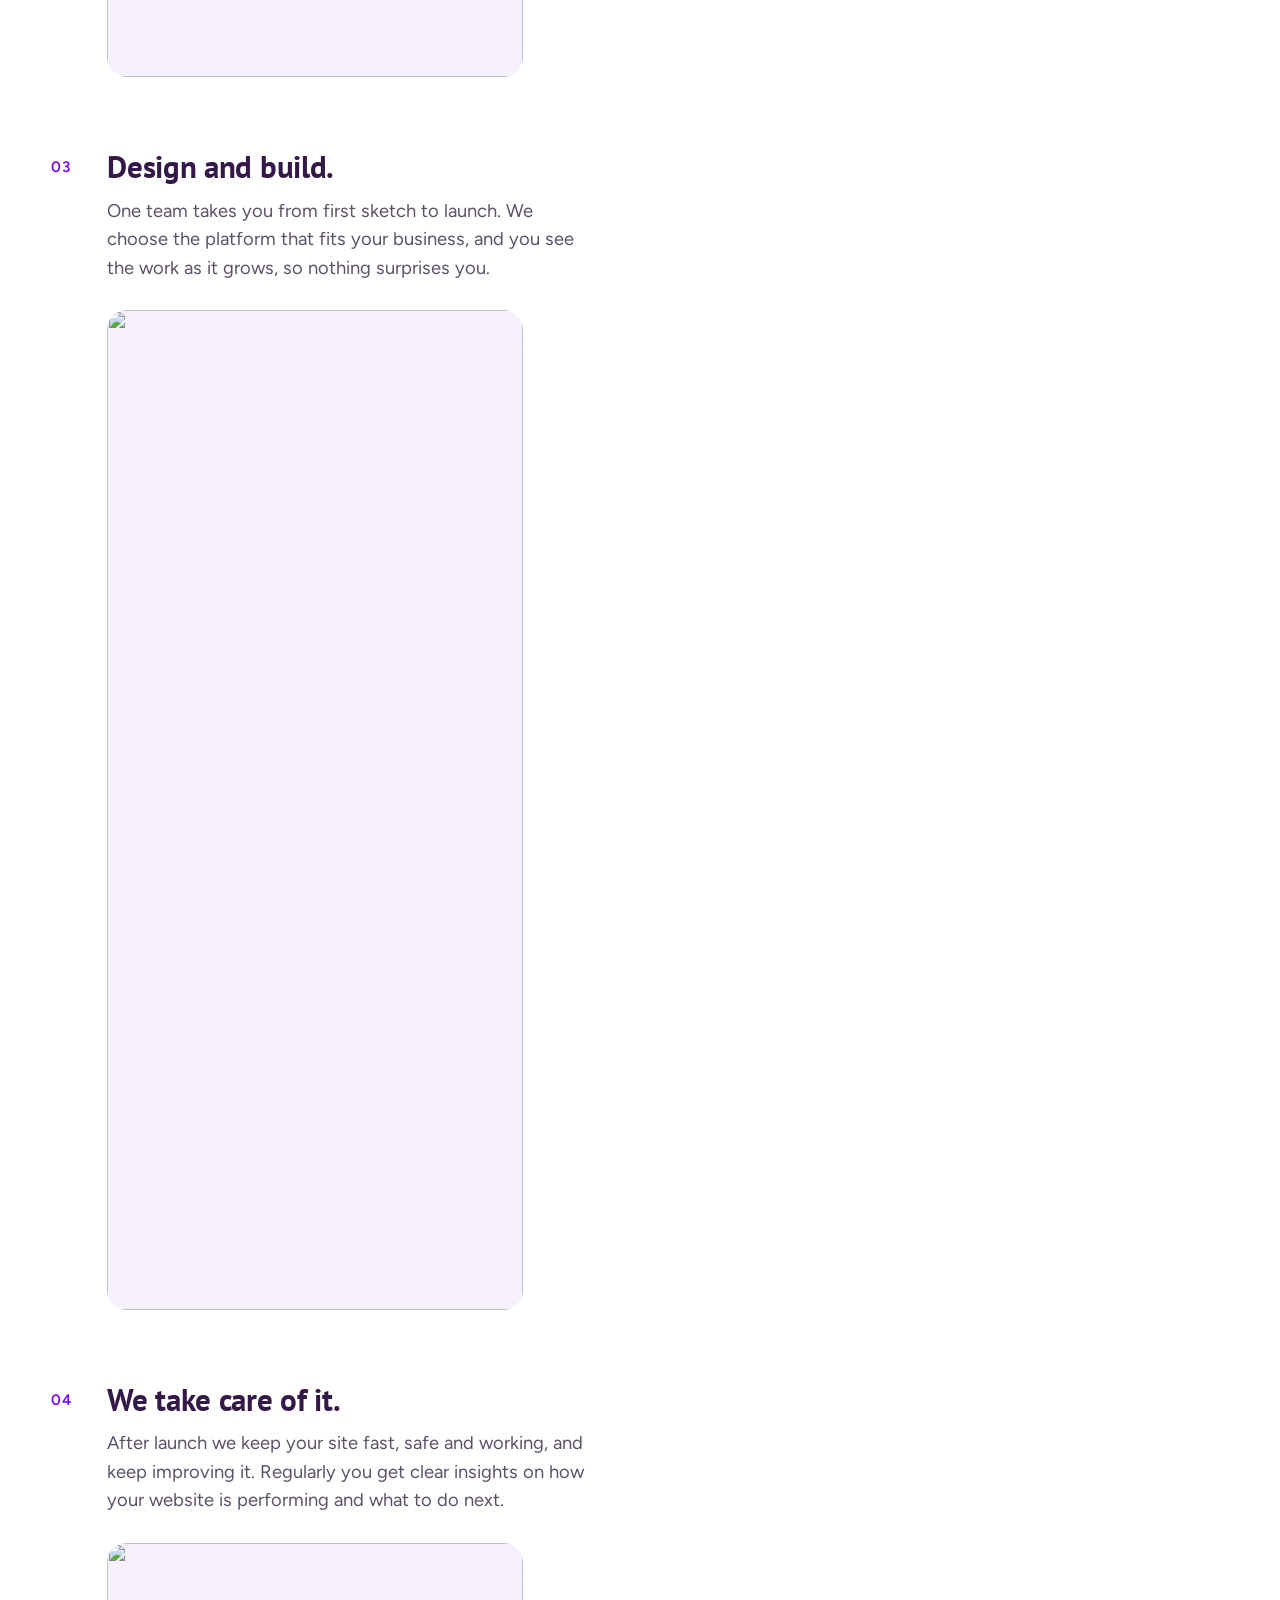
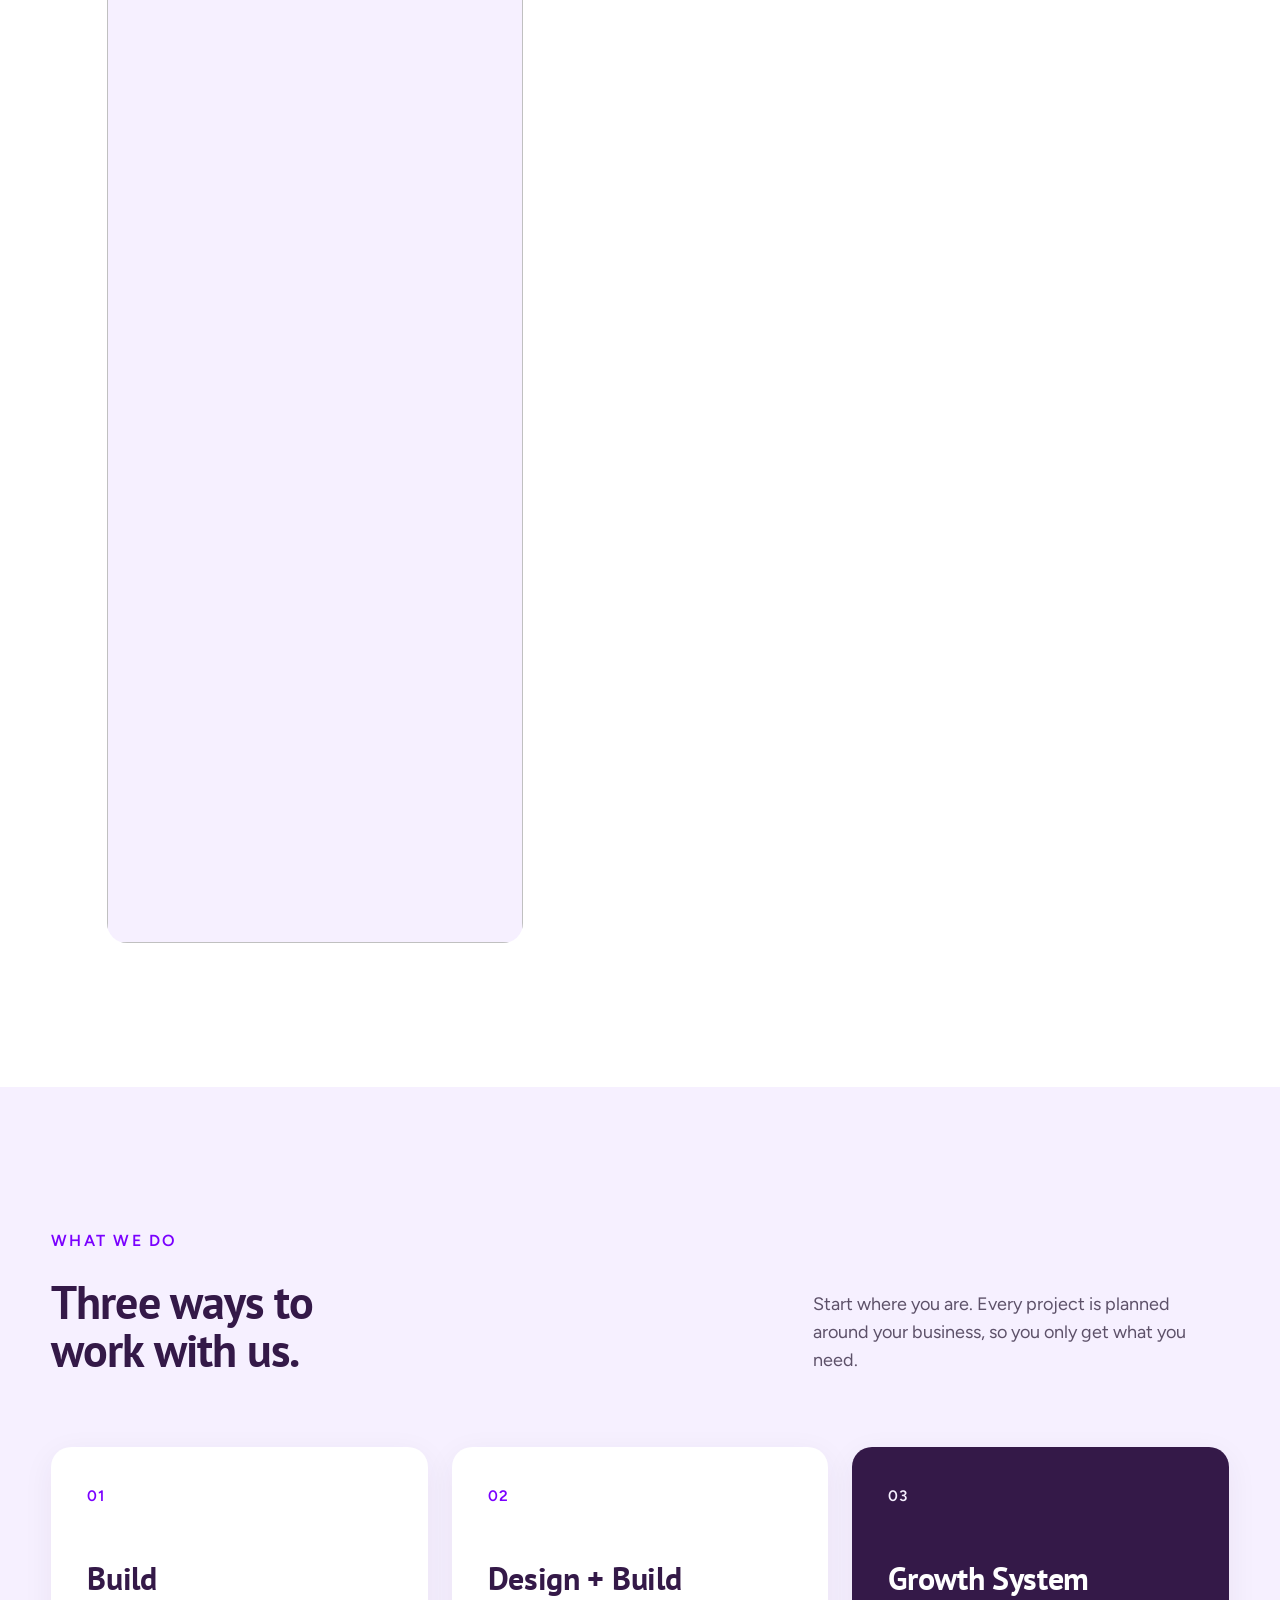
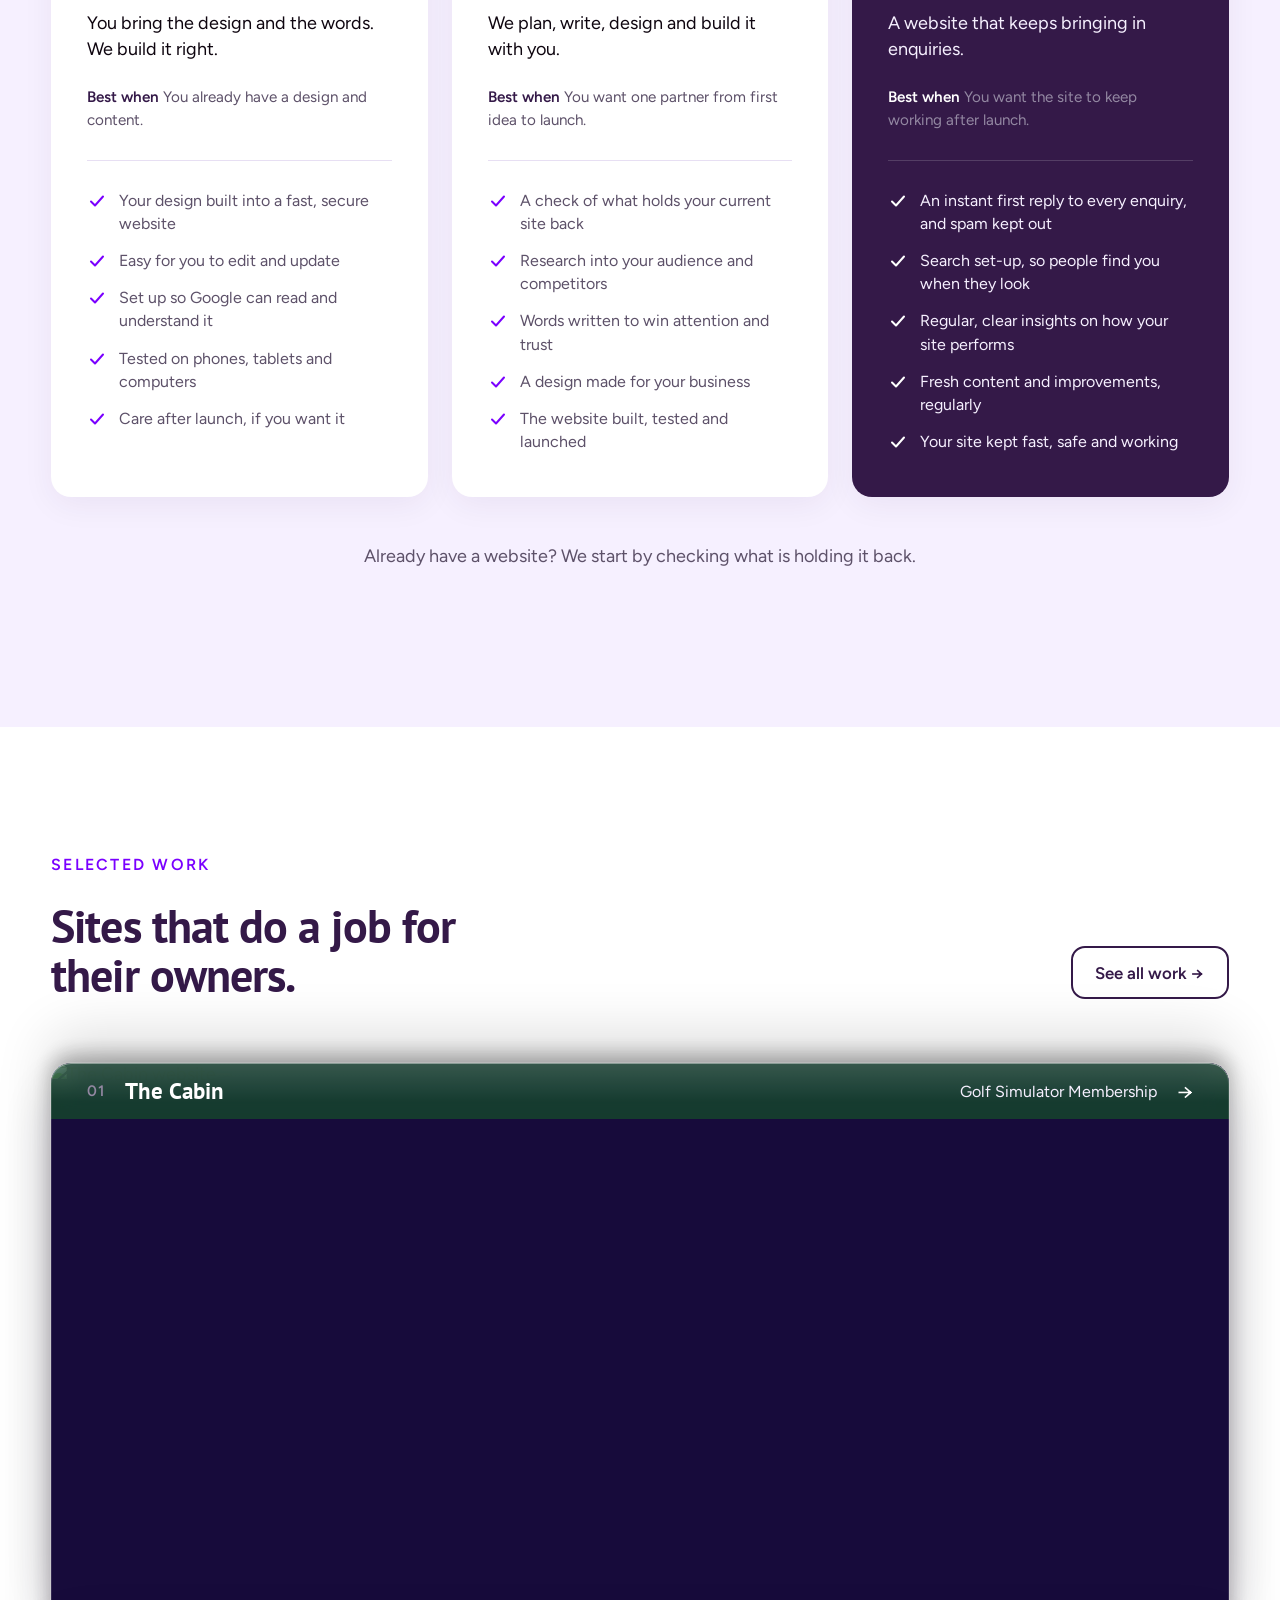
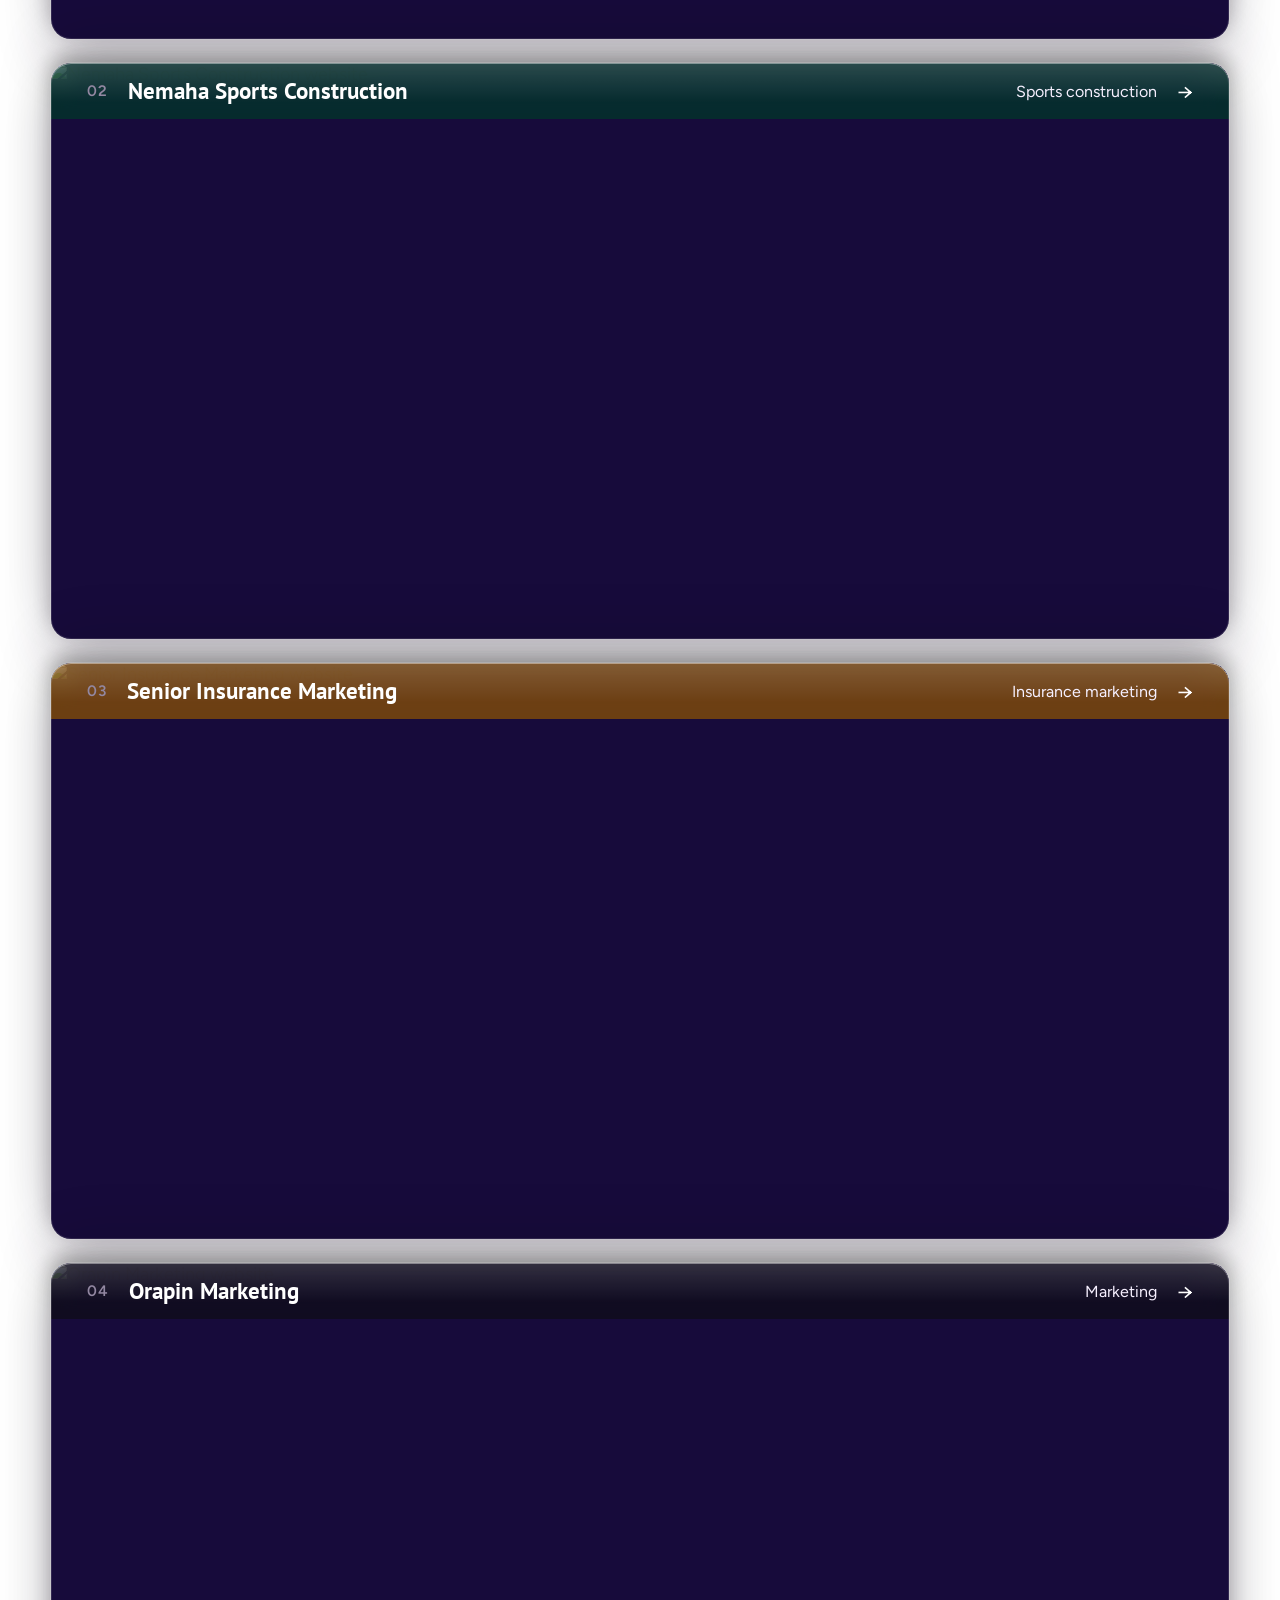
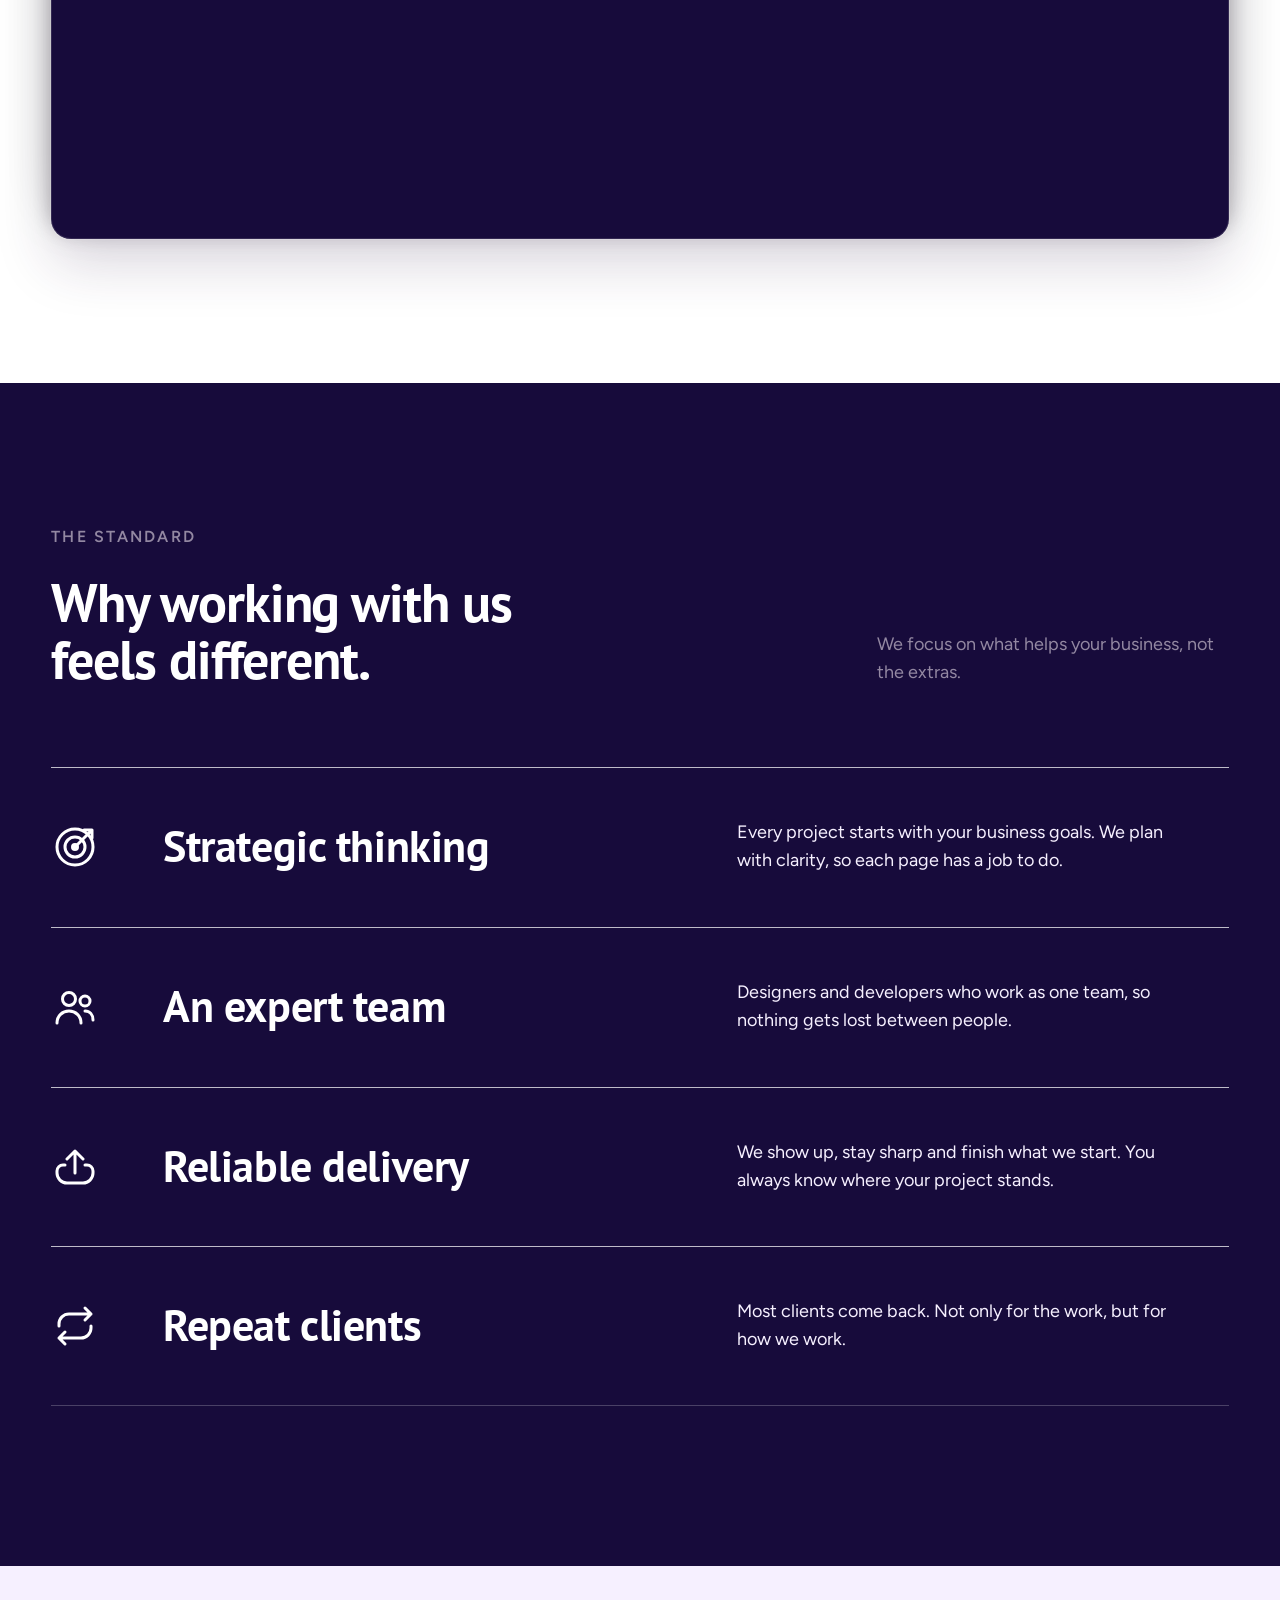
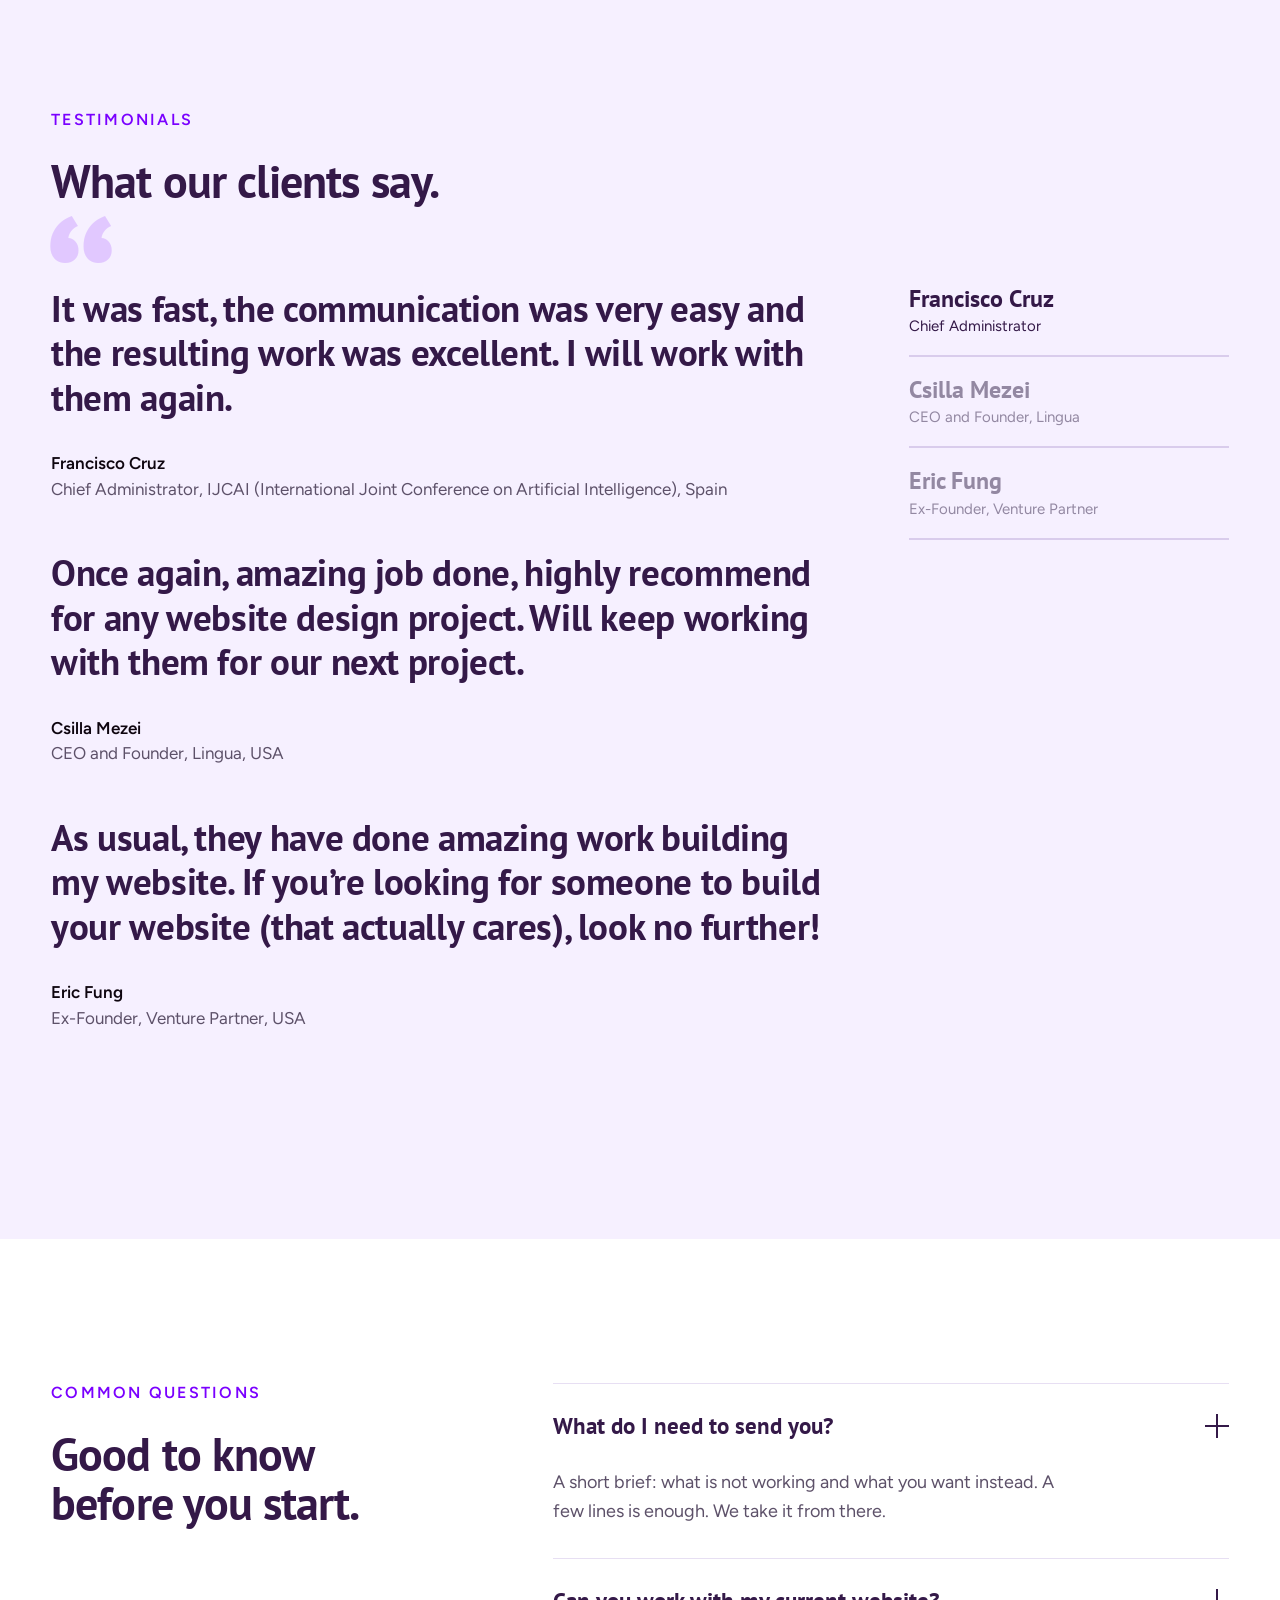
==== commit a6df13ec: "faq, start a project and footer" ====
--- a/index.html
+++ b/index.html
@@ -606,11 +606,116 @@
         </div>
       </section>
 
-      <!-- Placeholder so the page can scroll. Sections 9 and 10 go here. -->
-      <section class="next">
-        <p>Next sections: Questions, Start a project</p>
+      <!-- 9. Common questions -->
+      <section class="faq" id="questions" aria-labelledby="faq-title">
+        <div class="faq__inner">
+          <div class="faq__head">
+            <p class="faq__eyebrow">Common questions</p>
+            <h2 id="faq-title">Good to know before you start.</h2>
+          </div>
+          <ul class="faq__list">
+            <li class="faq__item">
+              <h3><button class="faq__q" type="button" aria-expanded="false" aria-controls="faq-a0" id="faq-q0"><span>What do I need to send you?</span><i class="faq__icon" aria-hidden="true"></i></button></h3>
+              <div class="faq__a" id="faq-a0" role="region" aria-labelledby="faq-q0"><p>A short brief: what is not working and what you want instead. A few lines is enough. We take it from there.</p></div>
+            </li>
+            <li class="faq__item">
+              <h3><button class="faq__q" type="button" aria-expanded="false" aria-controls="faq-a1" id="faq-q1"><span>Can you work with my current website?</span><i class="faq__icon" aria-hidden="true"></i></button></h3>
+              <div class="faq__a" id="faq-a1" role="region" aria-labelledby="faq-q1"><p>Yes. If you already have a site, we first check what is holding it back. Then we fix it, or rebuild it, whichever helps you more.</p></div>
+            </li>
+            <li class="faq__item">
+              <h3><button class="faq__q" type="button" aria-expanded="false" aria-controls="faq-a2" id="faq-q2"><span>How much will it cost?</span><i class="faq__icon" aria-hidden="true"></i></button></h3>
+              <div class="faq__a" id="faq-a2" role="region" aria-labelledby="faq-q2"><p>Every project is planned around your business, so there is no fixed list price. After one conversation you get a clear plan and price before you commit to anything.</p></div>
+            </li>
+            <li class="faq__item">
+              <h3><button class="faq__q" type="button" aria-expanded="false" aria-controls="faq-a3" id="faq-q3"><span>How long does a project take?</span><i class="faq__icon" aria-hidden="true"></i></button></h3>
+              <div class="faq__a" id="faq-a3" role="region" aria-labelledby="faq-q3"><p>It depends on the project. Some are small and quick, others take longer. You will know the plan before we start, and you see the work as it grows.</p></div>
+            </li>
+            <li class="faq__item">
+              <h3><button class="faq__q" type="button" aria-expanded="false" aria-controls="faq-a4" id="faq-q4"><span>Will this bring me more customers?</span><i class="faq__icon" aria-hidden="true"></i></button></h3>
+              <div class="faq__a" id="faq-a4" role="region" aria-labelledby="faq-q4"><p>We cannot promise customers, and nobody honestly can. We build the site and the follow-up that bring you engaged visitors and real enquiries. When the conversation turns personal, you take over and turn it into a customer.</p></div>
+            </li>
+            <li class="faq__item">
+              <h3><button class="faq__q" type="button" aria-expanded="false" aria-controls="faq-a5" id="faq-q5"><span>Which platform will you use?</span><i class="faq__icon" aria-hidden="true"></i></button></h3>
+              <div class="faq__a" id="faq-a5" role="region" aria-labelledby="faq-q5"><p>The one that fits your business and the next few years. You do not need to know the technical side. We explain our choice in plain words before we build.</p></div>
+            </li>
+          </ul>
+        </div>
+      </section>
+
+      <!-- 10. Start a project -->
+      <section class="start" id="start" aria-labelledby="start-title">
+        <div class="start__inner">
+          <div class="start__grid">
+            <h2 id="start-title">Start a project.</h2>
+            <div class="start__photos">
+              <figure class="start__fig">
+                <div class="start__photo"><img src="src/assets/Munna-Chowdhury.webp" alt="Munna" width="300" height="375" loading="lazy" /></div>
+                <figcaption>Munna</figcaption>
+              </figure>
+              <figure class="start__fig start__fig--low">
+                <div class="start__photo"><img class="start__img--sharif" src="src/assets/md-sharif-uddin.webp" alt="Sharif" width="1000" height="1000" loading="lazy" /></div>
+                <figcaption>Sharif</figcaption>
+              </figure>
+            </div>
+            <div class="start__side">
+              <p class="start__contact">
+                <a class="start__mail" href="mailto:contact@convylab.com">contact@convylab.com</a>
+                Working with teams worldwide.
+              </p>
+              <div class="start__bottom">
+                <p class="start__lead">We read every message and reply as soon as we can.</p>
+                <div class="start__actions">
+                  <div class="cta cta--static">
+                    <button class="cta__open" id="startBtn" type="button" aria-haspopup="dialog">
+                      <svg width="24" height="24" viewBox="0 0 24 24" fill="none" stroke="currentColor" stroke-width="2" stroke-linecap="round" stroke-linejoin="round" aria-hidden="true"><path d="M21 12a8 8 0 0 1-11.6 7.1L4 20l1-4.6A8 8 0 1 1 21 12z" /></svg>
+                      <span class="cta__label">Book a call</span>
+                    </button>
+                  </div>
+                  <a class="start__link" href="#">Get in touch</a>
+                </div>
+              </div>
+            </div>
+          </div>
+        </div>
       </section>
     </main>
+
+    <!-- Footer -->
+    <footer class="foot" id="footer">
+      <div class="foot__inner">
+        <div class="foot__top">
+          <div class="foot__brand">
+            <img src="src/assets/convylab-logo.webp" alt="ConvyLab" width="102" height="25" />
+            <p>We build systems that engage your audience.</p>
+          </div>
+          <nav class="foot__col" aria-label="Pages">
+            <h2>Pages</h2>
+            <ul>
+              <li><a href="#services">Services</a></li>
+              <li><a href="#work">Work</a></li>
+              <li><a href="#how">How we work</a></li>
+              <li><a href="#">About</a></li>
+              <li><a href="#">Contact</a></li>
+            </ul>
+          </nav>
+          <nav class="foot__col" aria-label="Legal">
+            <h2>Legal</h2>
+            <ul>
+              <li><a href="#">Privacy Policy</a></li>
+              <li><a href="#">Terms and Conditions</a></li>
+            </ul>
+          </nav>
+          <nav class="foot__col" aria-label="Follow us">
+            <h2>Follow</h2>
+            <ul>
+              <li><a href="#" rel="noopener">LinkedIn</a></li>
+            </ul>
+          </nav>
+        </div>
+        <p class="foot__word" aria-hidden="true">ConvyLab</p>
+        <p class="foot__legal">&copy; 2026 convylab.com. All rights reserved.</p>
+      </div>
+    </footer>
 
     <!-- Dims the page while the form is open -->
     <div class="scrim" id="scrim"></div>
--- a/src/css/style.css
+++ b/src/css/style.css
@@ -1063,6 +1063,436 @@
   }
 }
 
+/* ---------- 15. Common questions ---------- */
+.faq {
+  background: var(--white);
+  padding: 9rem 0 10rem;
+}
+
+.faq__inner {
+  width: var(--wrap);
+  margin: 0 auto;
+  display: grid;
+  grid-template-columns: 1fr 1.6fr;
+  gap: 5rem;
+  align-items: start;
+}
+
+.faq__head {
+  position: sticky;
+  top: calc(var(--nav-h) + 2rem);
+}
+
+.faq__eyebrow {
+  font-size: 1rem;
+  font-weight: 600;
+  letter-spacing: 0.14em;
+  text-transform: uppercase;
+  color: var(--accent);
+  margin-bottom: 1.75rem;
+}
+
+.faq h2 {
+  font-family: var(--font-head);
+  font-weight: 700;
+  font-size: clamp(2.2rem, 3.6vw, 3.25rem);
+  line-height: 1.05;
+  letter-spacing: -0.02em;
+  color: var(--primary);
+  max-width: 12ch;
+}
+
+.faq__list {
+  list-style: none;
+  margin: 0;
+  padding: 0;
+  border-top: 1px solid var(--line);
+}
+
+.faq__item {
+  border-bottom: 1px solid var(--line);
+}
+
+.faq__q {
+  width: 100%;
+  display: flex;
+  align-items: center;
+  justify-content: space-between;
+  gap: 2rem;
+  padding: 1.75rem 0;
+  text-align: left;
+  font-family: var(--font-head);
+  font-weight: 700;
+  font-size: clamp(1.25rem, 1.8vw, 1.625rem);
+  line-height: 1.2;
+  color: var(--primary);
+  background: none;
+  border: 0;
+  cursor: pointer;
+  transition: color 0.4s;
+}
+
+.faq__q:hover,
+.faq__q[aria-expanded="true"] {
+  color: var(--accent);
+}
+
+/* a plus that turns into a minus */
+.faq__icon {
+  position: relative;
+  flex: none;
+  width: 1.5rem;
+  height: 1.5rem;
+}
+
+.faq__icon::before,
+.faq__icon::after {
+  content: "";
+  position: absolute;
+  inset: 50% 0 auto 0;
+  height: 0.125rem;
+  margin-top: -0.0625rem;
+  background: currentColor;
+  transition: transform 0.6s cubic-bezier(0.16, 1, 0.3, 1);
+}
+
+.faq__icon::after {
+  transform: rotate(90deg);
+}
+
+.faq__q[aria-expanded="true"] .faq__icon::after {
+  transform: rotate(0deg);
+}
+
+.faq__a {
+  overflow: hidden;
+}
+
+/* the script closes the answers when the page loads; without it they all stay open */
+
+.faq__a p {
+  max-width: 36rem;
+  padding: 0 3.5rem 2rem 0;
+  font-size: 1.125rem;
+  line-height: 1.6;
+  color: var(--text-soft);
+}
+
+@media (max-width: 56.25rem) {
+  .faq {
+    padding: 6rem 0 6.5rem;
+  }
+
+  .faq__inner {
+    grid-template-columns: 1fr;
+    gap: 2.5rem;
+  }
+
+  .faq__head {
+    position: static;
+  }
+}
+
+/* ---------- 16. Start a project ---------- */
+.start {
+  background: var(--tint);
+  padding: 9rem 0 10rem;
+}
+
+.start__inner {
+  width: var(--wrap);
+  margin: 0 auto;
+}
+
+/* a staircase: the heading starts top left, the photos step down, and the text and button
+   settle at the bottom right, level with the lower photo */
+.start__grid {
+  display: grid;
+  grid-template-columns: 1.15fr 1fr;
+  grid-template-rows: auto 1fr;
+  column-gap: 5rem;
+  row-gap: 4rem;
+}
+
+.start h2 {
+  grid-column: 1 / -1;
+  font-family: var(--font-head);
+  font-weight: 700;
+  font-size: clamp(3rem, 8vw, 7.5rem);
+  line-height: 0.95;
+  letter-spacing: -0.03em;
+  color: var(--primary);
+}
+
+.start__photos {
+  display: grid;
+  grid-template-columns: 1fr 1fr;
+  gap: 1.25rem;
+  align-items: start;
+}
+
+.start__fig {
+  margin: 0;
+}
+
+.start__fig--low {
+  margin-top: 3.5rem;
+}
+
+.start__photo {
+  position: relative;
+  aspect-ratio: 4 / 5;
+  border-radius: 1.25rem;
+  overflow: hidden;
+  background: var(--track);
+}
+
+.start__photo img {
+  position: absolute;
+  inset: 0;
+  width: 100%;
+  height: 100%;
+  object-fit: cover;
+  object-position: center top;
+}
+
+.start__img--sharif {
+  object-position: 50% 25%;
+}
+
+.start figcaption {
+  margin-top: 0.875rem;
+  font-size: 1rem;
+  font-weight: 600;
+  color: var(--primary);
+}
+
+.start__side {
+  display: flex;
+  flex-direction: column;
+  justify-content: space-between;
+  align-items: flex-start;
+  gap: 3rem;
+  padding: 3.5rem 0 2.75rem; /* the top lines up with the lower photo */
+}
+
+.start__contact {
+  font-size: 1.0625rem;
+  line-height: 1.6;
+  color: var(--text-soft);
+}
+
+.start__mail {
+  display: block;
+  color: var(--primary);
+  font-weight: 600;
+  transition: color 0.3s ease;
+}
+
+@media (hover: hover) and (pointer: fine) {
+  .start__mail:hover {
+    color: var(--accent);
+  }
+}
+
+.start__bottom {
+  display: grid;
+  gap: 2.5rem;
+}
+
+.start__lead {
+  max-width: 28rem;
+  font-family: var(--font-head);
+  font-weight: 700;
+  font-size: clamp(1.75rem, 2.8vw, 2.625rem);
+  line-height: 1.15;
+  letter-spacing: -0.01em;
+  color: var(--primary);
+}
+
+.start__actions {
+  display: flex;
+  align-items: center;
+  flex-wrap: wrap;
+  gap: 1.5rem 2.5rem;
+}
+
+/* "Get in touch": a faint line sits under it; on hover an accent line grows across from the
+   left, and when the pointer leaves it runs off to the right */
+.start__link {
+  position: relative;
+  padding-bottom: 0.375rem;
+  font-size: 1.125rem;
+  font-weight: 600;
+  color: var(--primary);
+}
+
+.start__link::before,
+.start__link::after {
+  content: "";
+  position: absolute;
+  inset: auto 0 0 0;
+  height: 0.125rem;
+}
+
+.start__link::before {
+  background: var(--track);
+}
+
+.start__link::after {
+  background: var(--accent);
+  transform: scaleX(0);
+  transform-origin: right;
+  transition: transform 0.7s cubic-bezier(0.65, 0, 0.35, 1);
+}
+
+@media (hover: hover) and (pointer: fine) {
+  .start__link:hover::after {
+    transform: scaleX(1);
+    transform-origin: left;
+  }
+}
+
+/* the same button as the hero, but it stays where it is. It opens the one form. */
+.cta--static {
+  background: var(--primary);
+}
+
+@media (max-width: 56.25rem) {
+  .start {
+    padding: 6rem 0 6.5rem;
+  }
+
+  .start__grid {
+    grid-template-columns: 1fr;
+    grid-template-rows: none;
+    row-gap: 2rem;
+  }
+
+  .start__side {
+    gap: 1.75rem;
+    padding: 0;
+  }
+}
+
+/* ---------- 17. Footer ---------- */
+.foot {
+  background: var(--secondary);
+  color: var(--white);
+  padding: 6rem 0 2rem;
+  overflow: hidden;
+}
+
+.foot__inner {
+  width: var(--wrap);
+  margin: 0 auto;
+}
+
+.foot__top {
+  display: grid;
+  grid-template-columns: 1.6fr 1fr 1fr 1fr;
+  gap: 3rem;
+}
+
+.foot__brand img {
+  display: block;
+  height: 1.75rem;
+  width: auto;
+  filter: brightness(0) invert(1); /* the logo in white */
+  margin-bottom: 1.5rem;
+}
+
+.foot__brand p {
+  max-width: 18rem;
+  font-size: 1.125rem;
+  line-height: 1.5;
+  color: var(--muted);
+}
+
+.foot h2 {
+  font-size: 0.875rem;
+  font-weight: 600;
+  letter-spacing: 0.14em;
+  text-transform: uppercase;
+  color: var(--muted);
+  margin-bottom: 1.5rem;
+}
+
+.foot ul {
+  list-style: none;
+  margin: 0;
+  padding: 0;
+  display: grid;
+  gap: 0.875rem;
+}
+
+.foot a {
+  position: relative;
+  display: inline-block;
+  font-size: 1.0625rem;
+  color: var(--tint);
+}
+
+/* the underline grows from the left on hover, like the hero link */
+.foot a::after {
+  content: "";
+  position: absolute;
+  inset: auto 0 -0.1875rem 0;
+  height: 0.0625rem;
+  background: var(--white);
+  transform: scaleX(0);
+  transform-origin: right;
+  transition: transform 0.7s cubic-bezier(0.65, 0, 0.35, 1);
+}
+
+@media (hover: hover) and (pointer: fine) {
+  .foot a:hover::after {
+    transform: scaleX(1);
+    transform-origin: left;
+  }
+}
+
+/* a very large wordmark across the bottom, cut off by the edge like Good Fella's closing */
+.foot__word {
+  margin-top: 3rem;
+  font-family: var(--font-head);
+  font-weight: 700;
+  font-size: clamp(4.25rem, 18.4vw, 17rem);
+  line-height: 1;
+  letter-spacing: -0.04em;
+  text-align: center;
+  white-space: nowrap;
+  color: oklch(100% 0 0 / 0.08);
+  user-select: none;
+}
+
+.foot__legal {
+  margin-top: 2rem;
+  padding-top: 1.5rem;
+  border-top: 1px solid oklch(100% 0 0 / 0.14);
+  font-size: 0.9375rem;
+  color: var(--muted);
+}
+
+@media (max-width: 56.25rem) {
+  .foot {
+    padding: 4.5rem 0 1.5rem;
+  }
+
+  .foot__top {
+    grid-template-columns: 1fr 1fr;
+    gap: 2.5rem 1.5rem;
+  }
+
+  .foot__brand {
+    grid-column: 1 / -1;
+  }
+
+  .foot__word {
+    margin-top: 3rem;
+  }
+}
+
 /* ---------- 8. Small screens ---------- */
 @media (max-width: 68.75rem) {
   .stats {
